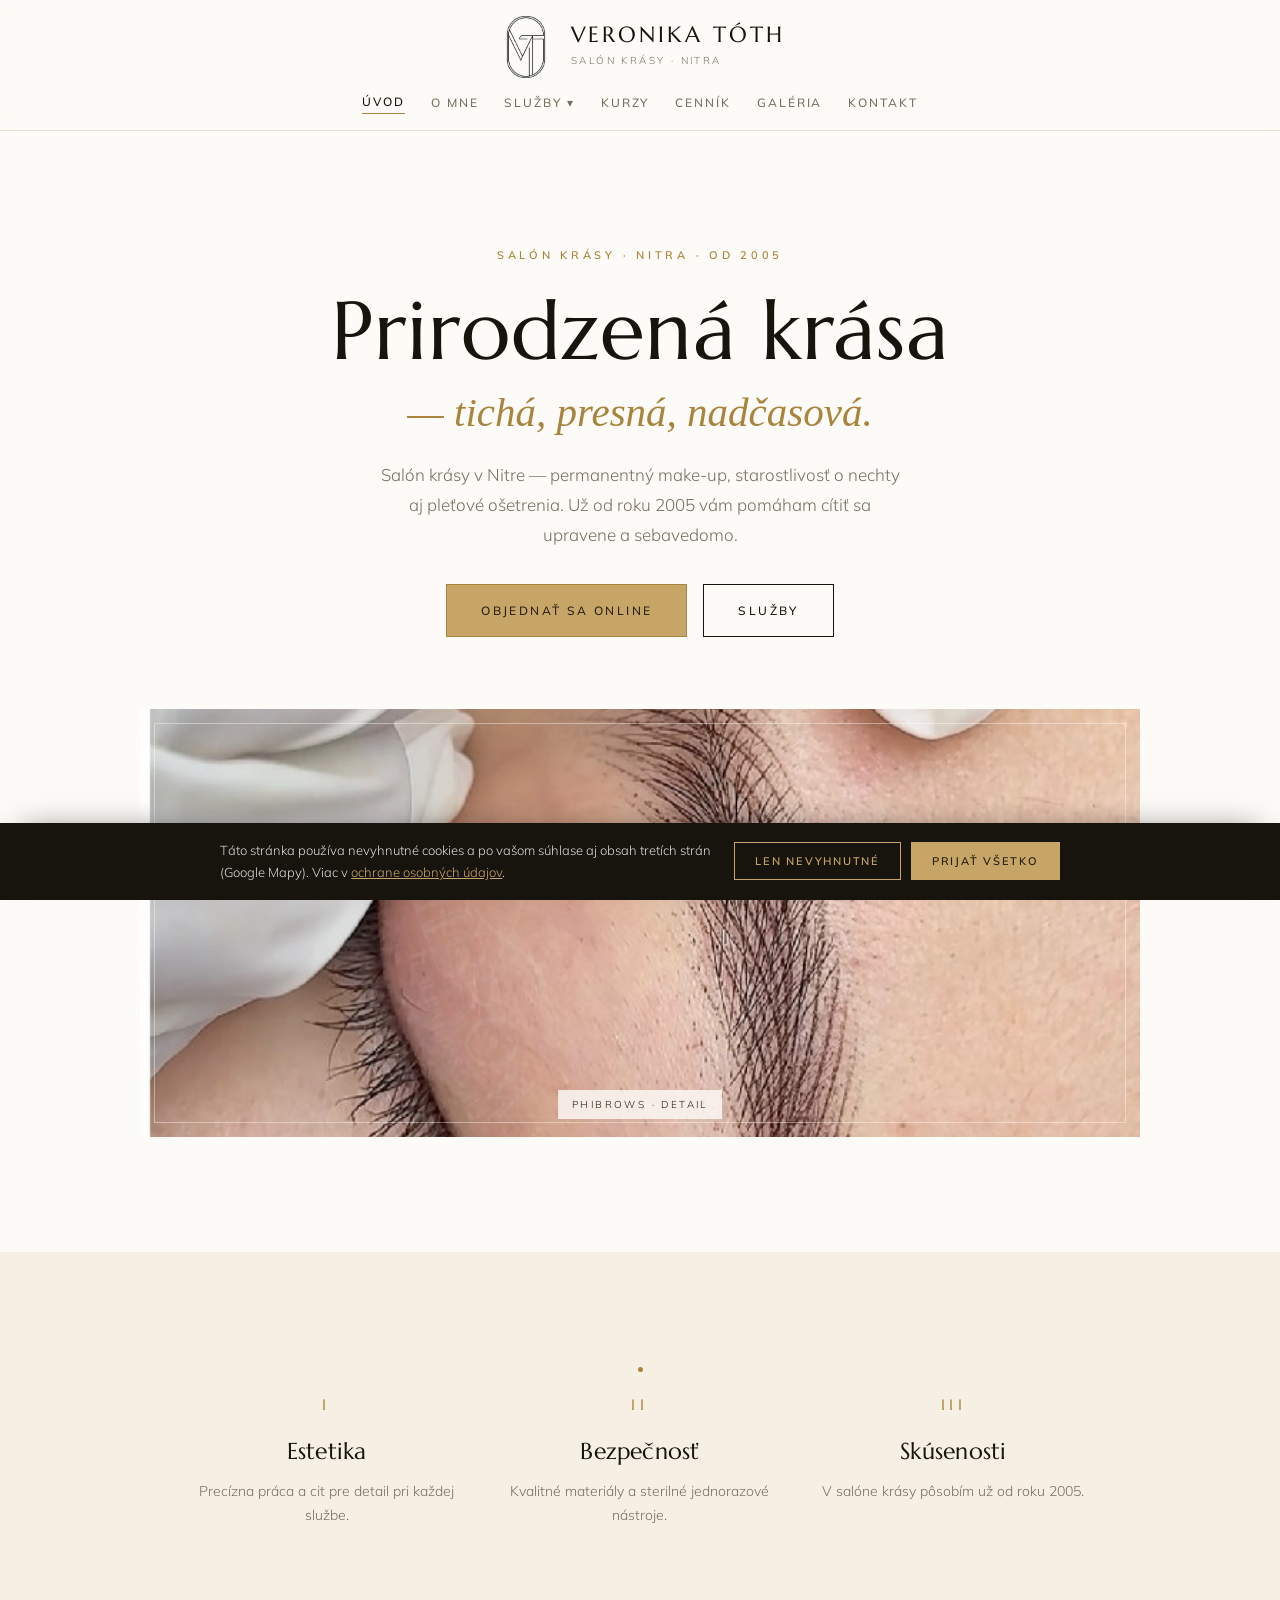
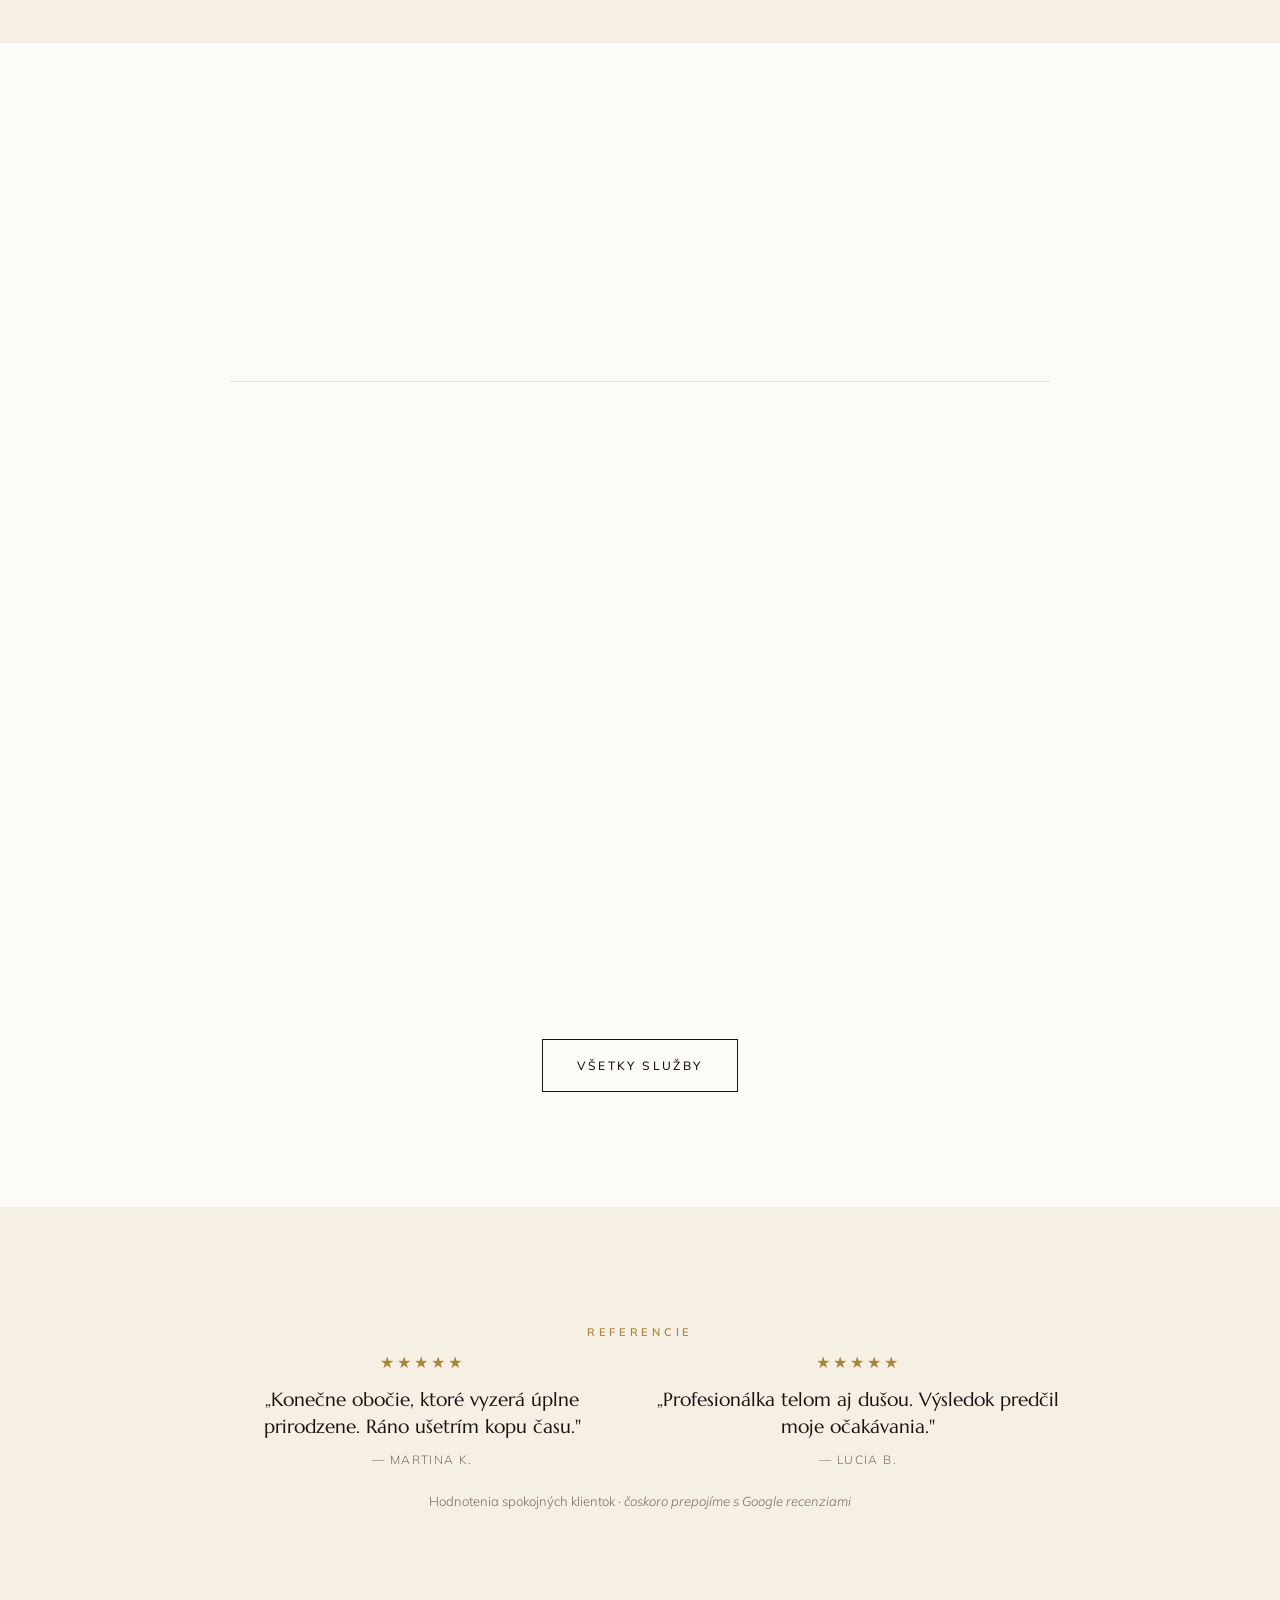
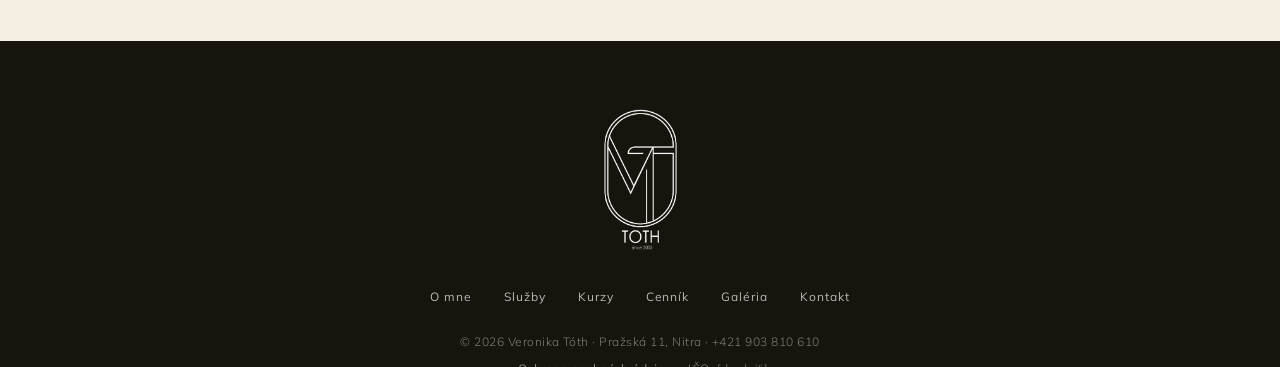
==== navrh-2/index.html @ bb024e8f "Hlavicka: menej citlive zmensovanie (prah 140px + hysterezia 80px) Co-Authored-By: Claude Opus 4.8 <" ====
<html lang="sk">
<meta charset="utf-8">
<meta name="viewport" content="width=device-width, initial-scale=1, viewport-fit=cover">
<title>Veronika Tóth — salón krásy Nitra</title>
<meta name="description" content="Salón krásy v Nitre — permanentný make-up, manikúra, pedikúra, laserové a pleťové ošetrenia. Od roku 2005. Online rezervácia.">
<link rel="icon" href="data:image/svg+xml,%3Csvg xmlns='http://www.w3.org/2000/svg' viewBox='0 0 32 32'%3E%3Crect width='32' height='32' rx='7' fill='%2317130D'/%3E%3Ctext x='16' y='22' font-family='Georgia,serif' font-size='15' fill='%23C7A567' text-anchor='middle'%3EVT%3C/text%3E%3C/svg%3E">
<meta property="og:type" content="website">
<meta property="og:title" content="Veronika Tóth — salón krásy Nitra">
<meta property="og:description" content="Salón krásy v Nitre — permanentný make-up, nechty, laserové a pleťové ošetrenia. Od roku 2005.">
<meta property="og:image" content="https://janpochyly-coder.github.io/veronika-toth-web/navrh-2/images/hero.jpg">
<meta property="og:url" content="https://janpochyly-coder.github.io/veronika-toth-web/navrh-2/">
<meta name="twitter:card" content="summary_large_image">
<link rel="preconnect" href="https://fonts.googleapis.com">
<link rel="preconnect" href="https://fonts.gstatic.com" crossorigin>
<link rel="stylesheet" href="https://fonts.googleapis.com/css2?family=Marcellus&family=Mulish:wght@300;400;500;600&display=swap">

<style>
  :root {
    --bg:      #FDFBF7;
    --white:   #FFFFFF;
    --beige:   #F5EFE4;
    --beige-2: #ECE2D0;
    --ink:     #17130D;
    --muted:   #786F60;
    --line:    #E7DECE;
    --gold:    #A9843C;
    --gold-2:  #C7A567;

    --display: "Marcellus", Georgia, serif;
    --body: "Mulish", "Helvetica Neue", Arial, sans-serif;
    --wrap: 1120px;
    --gutter: clamp(20px, 5vw, 60px);
  }
  * { box-sizing: border-box; }
  [hidden] { display: none !important; }
  body { margin:0; background: var(--bg); color: var(--ink); font-family: var(--body); font-weight: 300; font-size: 16px; line-height: 1.75; -webkit-font-smoothing: antialiased; }
  h1,h2,h3 { font-family: var(--display); font-weight: 400; margin: 0; text-wrap: balance; letter-spacing: .01em; }
  a { color: inherit; text-decoration: none; }
  .wrap { max-width: var(--wrap); margin-inline: auto; padding-inline: var(--gutter); }

  .kicker { font-family: var(--body); font-size: 11px; font-weight: 600; letter-spacing: .34em; text-transform: uppercase; color: var(--gold); }
  .dot { display:inline-block; width:5px; height:5px; border-radius:50%; background: var(--gold); margin: 0 auto 20px; }

  /* nav */
  header.nav { position: sticky; top: env(safe-area-inset-top,0px); z-index: 50; background: color-mix(in srgb, var(--bg) 90%, transparent); backdrop-filter: blur(10px); border-bottom: 1px solid var(--line); }
  .nav-inner { padding-block: 16px; display:flex; flex-direction:column; align-items:center; gap: 12px; }
  .brand { display:flex; align-items:center; justify-content:center; gap:14px; cursor:pointer; }
  .brand-txt { text-align:left; }
  .brand-txt .bn { font-family:var(--display); font-size:22px; letter-spacing:.14em; text-transform:uppercase; line-height:1; display:block; }
  .brand-txt .bs { font-size:10px; letter-spacing:.24em; text-transform:uppercase; color:var(--muted); margin-top:6px; display:block; }
  /* zmenšenie hlavičky pri scrolle */
  .nav-inner { transition: padding .25s ease, gap .25s ease; }
  .brand .logo-mark { transition: height .25s ease; }
  .brand-txt .bn { transition: font-size .25s ease; }
  header.nav.shrink .nav-inner { padding-block: 9px; gap: 4px; }
  header.nav.shrink .brand .logo-mark { height: 38px; }
  header.nav.shrink .brand-txt .bn { font-size: 17px; }
  header.nav.shrink .brand-txt .bs { display: none; }
  .brand .name { font-family: var(--display); font-size: 24px; letter-spacing: .18em; text-transform: uppercase; line-height:1; }
  .brand .sub { font-size: 10px; letter-spacing: .38em; text-transform: uppercase; color: var(--muted); margin-top: 7px; }
  nav.links { display:flex; align-items:center; gap: 26px; flex-wrap:wrap; justify-content:center; }
  nav.links button { background:none; border:0; cursor:pointer; font-family: var(--body); font-size: 12px; font-weight: 500; letter-spacing: .16em; text-transform: uppercase; color: var(--muted); padding: 4px 0; transition: color .25s; }
  nav.links button:hover, nav.links button.active { color: var(--ink); }
  nav.links button.active { border-bottom: 1px solid var(--gold); }
  .menu-toggle { display:none; position:absolute; right: var(--gutter); top: 18px; background:none; border:0; cursor:pointer; color: var(--ink); }

  main{display:block;}
  .view{display:none; animation: fade .5s ease both;}
  .view.active{display:block;}
  @keyframes fade{from{opacity:0}to{opacity:1}}
  @media (prefers-reduced-motion: reduce){ .view{animation:none} * { scroll-behavior:auto !important } }

  section { padding-block: clamp(64px, 9vw, 120px); text-align:center; }
  .section-beige { background: var(--beige); }

  .btn { display:inline-flex; align-items:center; justify-content:center; gap:10px; font-family: var(--body); font-size: 12px; letter-spacing: .2em; text-transform: uppercase; font-weight: 500; padding: 15px 34px; cursor:pointer; border: 1px solid var(--ink); color: var(--ink); background: transparent; border-radius: 0; transition: background .25s, color .25s; }
  .btn:hover { background: var(--ink); color: var(--bg); }
  .btn.gold { border-color: var(--gold); color: #2a2010; background: var(--gold-2); }
  .btn.gold:hover { background: var(--gold); color:#fff; }

  .hero .kicker { display:block; margin-bottom: 22px; }
  .hero h1 { font-size: clamp(42px, 7vw, 82px); line-height: 1.08; }
  .hero h1 span { display:block; font-style: italic; font-family: Georgia, serif; color: var(--gold); font-size: .5em; margin-top: 14px; letter-spacing: 0; text-transform: none; }
  .hero p { font-size: 17px; color: var(--muted); max-width: 52ch; margin: 26px auto 34px; }
  .hero-actions { display:flex; gap: 16px; justify-content:center; flex-wrap:wrap; }

  .frame { position: relative; overflow:hidden; }
  .frame::after { content:""; position:absolute; inset:14px; border:1px solid rgba(255,255,255,.4); pointer-events:none; }
  .ph { background: linear-gradient(160deg, var(--beige-2) 0%, var(--gold-2) 130%); position:relative; }
  .ph.wide{aspect-ratio:16/9} .ph.square{aspect-ratio:1/1} .ph.tall{aspect-ratio:3/4} .ph.pano{aspect-ratio:21/9}
  .ph .lab { position:absolute; left:50%; bottom:18px; transform:translateX(-50%); font-size:10px; letter-spacing:.24em; text-transform:uppercase; color:#241b0d; background: color-mix(in srgb, var(--bg) 82%, transparent); padding:6px 14px; }
  .hero-img { margin-top: clamp(40px,6vw,72px); }

  /* reálne fotky v rámoch */
  .ph img { position:absolute; inset:0; width:100%; height:100%; object-fit:cover; display:block; image-orientation: from-image; transition: transform .8s cubic-bezier(.2,.7,.2,1); }
  .frame:hover .ph img { transform: scale(1.05); }

  /* logo v hlavičke */
  .brand .logo-mark { height:62px; width:auto; display:block; }
  @media (max-width:600px){ .brand .logo-mark{ height:52px; } .brand-txt .bn{ font-size:19px; } }

  /* jemné animácie */
  .js .reveal { opacity:0; transform: translateY(18px); transition: opacity .7s ease, transform .7s cubic-bezier(.2,.7,.2,1); }
  .js .reveal.in { opacity:1; transform:none; }
  @media (prefers-reduced-motion: reduce){
    .js .reveal { opacity:1 !important; transform:none !important; transition:none !important; }
    .ph img { transition:none; } .frame:hover .ph img { transform:none; }
  }

  .head { max-width: 640px; margin: 0 auto clamp(38px,5vw,58px); }
  .head h2 { font-size: clamp(32px,5vw,52px); line-height:1.1; margin-top: 16px; }
  .head p { color: var(--muted); margin: 16px auto 0; max-width: 52ch; }

  /* pillars */
  .pillars { display:grid; grid-template-columns:repeat(3,1fr); gap: 40px; max-width: 900px; margin: 0 auto; }
  .pillar .n { font-family: var(--display); color: var(--gold); font-size: 15px; letter-spacing: .3em; }
  .pillar h3 { font-size: 23px; margin: 12px 0 8px; }
  .pillar p { color: var(--muted); font-size: 14px; margin:0; }

  /* services list */
  .svc-list { max-width: 820px; margin: 0 auto; text-align:left; border-top:1px solid var(--line); }
  .svc { display:grid; grid-template-columns: auto 1fr auto; gap: 24px; align-items:center; padding: 30px 4px; border-bottom:1px solid var(--line); }
  .svc .no { font-family: var(--display); color: var(--gold); font-size: 18px; }
  .svc h3 { font-size: 26px; }
  .svc p { margin: 6px 0 0; color: var(--muted); font-size: 14px; max-width: 46ch; }
  .svc .tag { font-size: 11px; letter-spacing:.14em; text-transform:uppercase; color: var(--muted); border:1px solid var(--line); padding: 6px 12px; white-space:nowrap; }
  .svc-more { max-width:820px; margin: 22px auto 0; text-align:left; color: var(--muted); font-size:14px; letter-spacing:.02em; }
  .svc-more strong { color: var(--ink); font-weight:600; }
  /* služby – rozbaľovacie kategórie */
  .svc-acc { max-width:840px; margin:0 auto; text-align:left; border-top:1px solid var(--line); }
  details.cat { border-bottom:1px solid var(--line); }
  details.cat > summary { list-style:none; cursor:pointer; display:flex; align-items:baseline; gap:12px; padding:26px 4px; }
  details.cat > summary::-webkit-details-marker { display:none; }
  .cat-h { display:flex; align-items:baseline; gap:14px; flex-wrap:wrap; }
  .cat-name { font-family:var(--display); font-size:26px; }
  .cat-tag { font-size:11px; letter-spacing:.14em; text-transform:uppercase; color:var(--gold); }
  details.cat > summary::after { content:"+"; margin-left:auto; color:var(--gold); font-size:26px; line-height:1; font-family:var(--body); }
  details.cat[open] > summary::after { content:"–"; }
  .cat-body { padding:0 4px 24px; }
  .cat-item { padding:14px 0; border-top:1px dashed var(--line); }
  .cat-item:first-child { border-top:0; }
  .ci-head { display:flex; justify-content:space-between; align-items:baseline; gap:16px; }
  .ci-head h4 { font-family:var(--display); font-weight:500; font-size:19px; margin:0; }
  .ci-price { font-family:var(--display); color:var(--gold); font-variant-numeric:tabular-nums; white-space:nowrap; }
  .cat-item p { margin:6px 0 0; color:var(--muted); font-size:14px; max-width:62ch; }
  /* služby – editoriálne bloky */
  .svc-feat { display:grid; grid-template-columns:0.85fr 1fr; gap:clamp(28px,5vw,60px); align-items:center; max-width:1000px; margin:0 auto; }
  .svc-feat + .svc-feat { margin-top:clamp(44px,7vw,84px); }
  .svc-feat.rev .svc-feat-img { order:2; }
  .svc-feat-txt { text-align:left; }
  .svc-feat-txt .kicker { display:block; margin-bottom:10px; }
  .svc-feat-txt h3 { font-size:clamp(28px,4vw,40px); margin-bottom:14px; }
  .svc-feat-txt .lead2 { color:var(--muted); margin:0; font-size:16px; }
  details.more { margin-top:16px; }
  details.more > summary { list-style:none; cursor:pointer; color:var(--gold); font-size:12px; letter-spacing:.16em; text-transform:uppercase; font-weight:500; display:inline-flex; align-items:center; gap:8px; }
  details.more > summary::-webkit-details-marker { display:none; }
  details.more > summary::after { content:"→"; }
  details.more[open] > summary { color:var(--muted); }
  details.more[open] > summary::after { content:"↑"; }
  details.more .more-body { margin-top:14px; }
  details.more .more-body p { color:var(--muted); font-size:14px; line-height:1.7; margin:0 0 10px; }
  details.more .more-body strong { color:var(--ink); font-weight:600; }
  @media (max-width:820px){ .svc-feat{ grid-template-columns:1fr; } .svc-feat.rev .svc-feat-img{ order:0; } .svc-feat-txt{ text-align:center; } details.more > summary{ justify-content:center; } }
  /* služby – ikonový zoznam */
  .vlist{max-width:840px;margin:0 auto;text-align:left;border-top:1px solid var(--line);}
  .vrow{display:flex;gap:22px;padding:28px 4px;border-bottom:1px solid var(--line);align-items:flex-start;}
  .vrow .ic{flex:none;width:56px;height:56px;border:1px solid var(--line);border-radius:50%;display:grid;place-items:center;color:var(--gold);}
  .vrow .ic svg{width:26px;height:26px;}
  .vrow .tx{flex:1;}
  .vrow .rowh{display:flex;align-items:baseline;gap:12px;flex-wrap:wrap;}
  .vrow h3{font-size:24px;}
  .vrow .tag{font-size:11px;letter-spacing:.14em;text-transform:uppercase;color:var(--gold);}
  .vrow .lead2{color:var(--muted);font-size:15px;margin:6px 0 0;max-width:60ch;}
  /* služby – ikonové karty */
  .vgrid{display:grid;grid-template-columns:repeat(3,1fr);gap:18px;}
  .vcard{border:1px solid var(--line);background:#fff;padding:32px 26px;text-align:center;display:flex;flex-direction:column;align-items:center;transition:border-color .3s,transform .3s;}
  .vcard:hover{border-color:var(--gold);transform:translateY(-3px);}
  .vcard .ic{width:62px;height:62px;border:1px solid var(--line);border-radius:50%;display:grid;place-items:center;margin:0 auto 18px;color:var(--gold);}
  .vcard .ic svg{width:28px;height:28px;}
  .vcard h3{font-size:23px;}
  .vcard .tag{display:block;font-size:11px;letter-spacing:.14em;text-transform:uppercase;color:var(--gold);margin:6px 0 12px;}
  .vcard .lead2{color:var(--muted);font-size:14px;margin:0;}
  .vcard details.more>summary{justify-content:center;}
  .vcard details.more .more-body p{text-align:left;}
  @media (max-width:820px){ .vgrid{grid-template-columns:repeat(2,1fr);} }
  @media (max-width:560px){ .vgrid{grid-template-columns:1fr;} .vrow{gap:16px;} .vrow .ic{width:48px;height:48px;} }
  /* submenu v navigácii */
  .has-sub{position:relative;display:inline-flex;}
  .sub-toggle{background:none;border:0;cursor:pointer;font-family:var(--body);font-size:12px;font-weight:500;letter-spacing:.16em;text-transform:uppercase;color:var(--muted);padding:4px 0;transition:color .25s;}
  .sub-toggle:hover,.sub-toggle.active{color:var(--ink);}
  .has-sub .submenu{display:none;position:absolute;top:calc(100% + 6px);left:50%;transform:translateX(-50%);flex-direction:column;background:var(--bg);border:1px solid var(--line);padding:6px 0;min-width:150px;z-index:70;box-shadow:0 14px 34px -20px rgba(120,90,30,.5);}
  .has-sub:hover .submenu,.has-sub:focus-within .submenu{display:flex;}
  .has-sub .submenu button{background:none;border:0;cursor:pointer;font-family:var(--body);font-size:12px;letter-spacing:.14em;text-transform:uppercase;color:var(--muted);padding:9px 18px;white-space:nowrap;text-align:center;transition:color .2s,background .2s;}
  .has-sub .submenu button:hover,.has-sub .submenu button.active{color:var(--ink);background:var(--beige);}
  @media (max-width:820px){
    .has-sub{display:block;width:100%;}
    .has-sub .submenu{display:flex;position:static;transform:none;border:0;box-shadow:none;padding:2px 0 2px 16px;min-width:0;background:none;align-items:flex-start;}
    .has-sub .submenu button{padding:8px 0;font-size:15px;text-align:left;letter-spacing:.08em;}
    .sub-toggle{font-size:16px;padding:8px 0;}
  }

  /* about */
  .about { max-width: 720px; margin: 0 auto; }
  .about .q { font-family: var(--display); font-size: clamp(24px,3.5vw,32px); line-height:1.4; }
  .about p { color: var(--muted); margin: 22px auto 0; max-width: 58ch; }
  .sig { font-family: Georgia, serif; font-style:italic; font-size: 24px; color: var(--gold); margin-top: 28px; }

  /* price */
  .price { max-width: 760px; margin: 0 auto; text-align:left; }
  .price-group { margin-top: 40px; }
  .price-group:first-child { margin-top: 0; }
  .price-group > h3 { font-size: 15px; letter-spacing:.24em; text-transform:uppercase; color: var(--gold); font-family: var(--body); font-weight:600; padding-bottom: 6px; }
  .prow { display:flex; justify-content:space-between; align-items:baseline; gap: 20px; padding: 18px 0; border-bottom: 1px solid var(--line); }
  .prow:first-of-type{border-top:1px solid var(--line);}
  .prow .l { font-family: var(--display); font-size: 20px; }
  .prow .l small { display:block; font-family: var(--body); font-size: 12.5px; color: var(--muted); letter-spacing:.02em; margin-top:2px; }
  .prow .r { font-family: var(--display); font-size: 20px; color: var(--gold); white-space:nowrap; font-variant-numeric: tabular-nums; }
  .pnote { color: var(--muted); font-size: 13px; margin-top: 22px; }

  /* gallery */
  .gal { display:grid; grid-template-columns: repeat(3,1fr); gap: 12px; }

  /* refs */
  .refs { display:grid; grid-template-columns: repeat(3,1fr); gap: 28px; max-width: 1000px; margin: 0 auto; }
  .ref { padding: 8px; }
  .ref .stars { color: var(--gold); letter-spacing: 3px; }
  .ref blockquote { font-family: var(--display); font-size: 19px; line-height:1.5; margin: 16px 0; }
  .ref .who { font-size: 13px; letter-spacing:.1em; text-transform:uppercase; color: var(--muted); }
  .g-badge { max-width: 520px; margin: 44px auto 0; padding: 22px; border:1px solid var(--line); background: var(--white); }
  .g-badge .stars { color: var(--gold); letter-spacing:3px; font-size:18px; }
  .g-badge p { color: var(--muted); font-size:13px; margin: 8px 0 0; }
  /* kompaktný pásik recenzií */
  .rmini { display:grid; grid-template-columns:repeat(2,1fr); gap:32px; max-width:840px; margin:0 auto; }
  .rmini .rq { text-align:center; }
  .rmini .rq .stars { color:var(--gold); letter-spacing:3px; }
  .rmini .rq p { font-family:var(--display); font-size:19px; line-height:1.45; margin:10px 0 8px; }
  .rmini .rq span { font-size:12px; letter-spacing:.12em; text-transform:uppercase; color:var(--muted); }
  @media (max-width:820px){ .rmini{ grid-template-columns:1fr; gap:26px; } }

  /* kurzy */
  .kurzy-grid { display:grid; grid-template-columns: repeat(2,1fr); gap: 28px; max-width: 900px; margin: 0 auto; text-align:left; }
  .kbox { border:1px solid var(--line); background: var(--white); padding: 30px; }
  .kbox h3 { font-size: 22px; margin-bottom: 10px; }
  .kbox p { color: var(--muted); font-size: 14px; margin:0; }
  .kbox ul { color: var(--muted); font-size: 14px; margin: 10px 0 0; padding-left: 18px; }
  .kbox ul li { margin: 4px 0; }

  /* faq */
  .faq { max-width: 760px; margin: 0 auto; text-align:left; }
  details.q { border-bottom: 1px solid var(--line); }
  details.q summary { list-style:none; cursor:pointer; padding: 20px 0; font-family: var(--display); font-size: 20px; display:flex; justify-content:space-between; align-items:center; gap:16px; }
  details.q summary::-webkit-details-marker { display:none; }
  details.q summary::after { content:"+"; color: var(--gold); font-size: 24px; font-family: var(--body); transition: transform .2s; }
  details.q[open] summary::after { content:"–"; }
  details.q p { color: var(--muted); font-size: 15px; margin: 0 0 22px; max-width: 62ch; }

  /* aftercare */
  .care { max-width: 820px; margin: clamp(48px,7vw,80px) auto 0; text-align:left; }
  .care > h3 { font-size: clamp(26px,4vw,36px); text-align:center; margin-bottom: 34px; }
  .care-list { display:grid; grid-template-columns: repeat(2,1fr); gap: 22px; }
  .care-step { display:flex; gap:16px; }
  .care-step .cn { font-family: var(--display); color: var(--gold); font-size: 22px; flex:none; width: 34px; }
  .care-step p { margin:0; color: var(--muted); font-size: 14px; }
  .care-step strong { color: var(--ink); font-weight:600; display:block; font-size:15px; margin-bottom:2px; }

  /* contact */
  .contact { max-width: 900px; margin: 0 auto; display:grid; grid-template-columns: 1fr 1fr; gap: 48px; text-align:left; }
  .cinfo .r { padding: 16px 0; border-bottom:1px solid var(--line); }
  .cinfo .r:first-child{border-top:1px solid var(--line);}
  .cinfo .k { font-size: 10px; letter-spacing:.24em; text-transform:uppercase; color: var(--gold); }
  .cinfo .v { font-size: 17px; margin-top: 4px; }
  .cinfo .v small { display:block; color: var(--muted); font-size:14px; }
  .cinfo .book { margin-top: 24px; }
  .map-embed { margin-top: clamp(32px,5vw,48px); border:1px solid var(--line); }
  .map-embed iframe { display:block; width:100%; height:380px; border:0; }
  @media (max-width:600px){ .map-embed iframe{ height:300px; } }
  .map-embed{position:relative;}
  .map-ph{background:linear-gradient(160deg,var(--beige-2),var(--gold-2));min-height:300px;display:flex;flex-direction:column;align-items:center;justify-content:center;gap:14px;text-align:center;padding:24px;}
  .map-ph p{margin:0;color:#2a2010;font-size:14px;max-width:42ch;}
  .map-ph a{color:#2a2010;text-decoration:underline;}
  /* právna stránka */
  .legal{max-width:760px;margin:0 auto;text-align:left;}
  .legal h3{font-size:22px;margin:28px 0 8px;font-family:var(--display);}
  .legal p,.legal li{color:var(--muted);font-size:15px;}
  .legal ul{padding-left:20px;margin:6px 0;}
  .legal ul li{margin:4px 0;}
  .legal a{color:var(--gold);text-decoration:underline;}
  .legal .note{background:var(--beige);border:1px solid var(--line);padding:14px 16px;font-size:13px;color:var(--muted);margin:0 0 8px;}
  /* cookie lišta */
  .cookiebar{position:fixed;left:0;right:0;bottom:0;z-index:200;background:var(--ink);color:var(--bg);padding:16px clamp(16px,4vw,40px);padding-bottom:calc(16px + env(safe-area-inset-bottom,0px));display:flex;gap:18px;align-items:center;justify-content:center;flex-wrap:wrap;box-shadow:0 -12px 34px -22px rgba(0,0,0,.6);}
  .cookiebar p{margin:0;font-size:13px;max-width:62ch;color:rgba(255,255,255,.85);}
  .cookiebar a{color:var(--gold-2);text-decoration:underline;cursor:pointer;}
  .cookiebar .cb-actions{display:flex;gap:10px;flex-wrap:wrap;}
  .cookiebar button{cursor:pointer;font-family:var(--body);font-size:11px;letter-spacing:.16em;text-transform:uppercase;font-weight:600;padding:11px 20px;border:1px solid var(--gold-2);background:none;color:var(--gold-2);}
  .cookiebar button.acc{background:var(--gold-2);color:#2a2010;}
  form { display:grid; gap: 14px; }
  form label { font-size: 10px; letter-spacing:.2em; text-transform:uppercase; color: var(--muted); }
  form input, form textarea { width:100%; background: var(--white); border:1px solid var(--line); padding: 12px 14px; font-family: var(--body); font-size: 15px; color: var(--ink); border-radius:0; }
  form input:focus, form textarea:focus { outline: 1px solid var(--gold); border-color: transparent; }

  footer { background: var(--ink); color: var(--bg); text-align:center; padding-block: 56px 34px; }
  footer .name { font-family: var(--display); letter-spacing:.2em; text-transform:uppercase; font-size: 20px; }
  footer .sub { font-size: 11px; letter-spacing:.3em; text-transform:uppercase; color: rgba(255,255,255,.5); margin-top: 8px; }
  .foot-logo { height: clamp(120px, 18vw, 165px); width:auto; display:block; margin:0 auto; cursor:pointer; }
  footer nav { display:flex; gap: 20px; justify-content:center; flex-wrap:wrap; margin: 26px 0; }
  footer nav button { background:none;border:0;color:rgba(255,255,255,.7);cursor:pointer;font-family:var(--body);font-size:12px;letter-spacing:.08em; }
  footer nav button:hover{color:var(--gold-2);}
  footer .fb { font-size: 12px; color: rgba(255,255,255,.45); letter-spacing:.04em; }

  .back { position: fixed; left: 16px; bottom: calc(16px + env(safe-area-inset-bottom,0px)); z-index: 60; background: var(--ink); color: var(--bg); font-size:11px; letter-spacing:.14em; text-transform:uppercase; padding: 10px 16px; border-radius:100px; opacity:.85; }
  .back:hover{opacity:1;}

  @media (max-width: 820px) {
    nav.links { display:none; }
    nav.links.open { display:flex; flex-direction:column; gap:12px; }
    .menu-toggle { display:block; }
    .pillars, .gal, .refs, .contact, .kurzy-grid, .care-list { grid-template-columns:1fr; }
    .gal{grid-template-columns:repeat(2,1fr);}
    .svc{grid-template-columns:auto 1fr; }
    .svc .tag{grid-column:2;justify-self:start;}
  }
</style>

<header class="nav">
  <div class="wrap nav-inner">
    <div class="brand" data-go="uvod"><img class="logo-mark" src="images/logo-mark.png" alt="Veronika Tóth"><span class="brand-txt"><span class="bn">Veronika Tóth</span><span class="bs">Salón krásy · Nitra</span></span></div>
    <button class="menu-toggle" id="menuBtn" aria-label="Menu"><svg width="24" height="24" viewBox="0 0 24 24" fill="none" stroke="currentColor" stroke-width="1.4"><path d="M3 6h18M3 12h18M3 18h18"/></svg></button>
    <nav class="links" id="navlinks">
      <button data-go="uvod" class="active">Úvod</button>
      <button data-go="omne">O mne</button>
      <span class="has-sub">
        <button type="button" class="sub-toggle">Služby ▾</button>
        <span class="submenu">
          <button data-go="sluzby">Zoznam</button>
          <button data-go="sluzby-karty">Karty</button>
        </span>
      </span>
      <button data-go="kurzy">Kurzy</button>
      <button data-go="cennik">Cenník</button>
      <button data-go="galeria">Galéria</button>
      <button data-go="kontakt">Kontakt</button>
    </nav>
  </div>
</header>

<main>
  <!-- UVOD -->
  <div class="view active" id="uvod">
    <section class="hero">
      <div class="wrap">
        <span class="kicker">Salón krásy · Nitra · od 2005</span>
        <h1>Prirodzená krása<span>— tichá, presná, nadčasová.</span></h1>
        <p>Salón krásy v Nitre — permanentný make-up, starostlivosť o nechty aj pleťové ošetrenia. Už od roku 2005 vám pomáham cítiť sa upravene a sebavedomo.</p>
        <div class="hero-actions">
          <a class="btn gold" href="https://booqme.app/sk/rezervacia/veronika-tothova" target="_blank" rel="noopener">Objednať sa online</a>
          <a class="btn" data-go="sluzby" href="#sluzby">Služby</a>
        </div>
        <div class="hero-img frame"><div class="ph pano"><img src="images/hero.jpg" alt="Permanentný make-up obočia — detail práce"><span class="lab">PhiBrows · detail</span></div></div>
      </div>
    </section>

    <section class="section-beige">
      <div class="wrap">
        <span class="dot"></span>
        <div class="pillars">
          <div class="pillar"><div class="n">I</div><h3>Estetika</h3><p>Precízna práca a cit pre detail pri každej službe.</p></div>
          <div class="pillar"><div class="n">II</div><h3>Bezpečnosť</h3><p>Kvalitné materiály a sterilné jednorazové nástroje.</p></div>
          <div class="pillar"><div class="n">III</div><h3>Skúsenosti</h3><p>V salóne krásy pôsobím už od roku 2005.</p></div>
        </div>
      </div>
    </section>

    <section>
      <div class="wrap">
        <div class="head"><span class="kicker">Čo ponúkam</span><h2>Služby nášho salónu</h2><p>Od permanentného make-upu cez nechty až po pleťovú starostlivosť — všetko na jednom mieste.</p></div>
        <div class="svc-list">
          <div class="svc" data-go="sluzby" style="cursor:pointer"><span class="no">01</span><div><h3>Permanentný make-up</h3><p>Obočie technikou PhiBrows či Powder Brows a pery metódou Classy Lips.</p></div><span class="tag">Zobraziť →</span></div>
          <div class="svc" data-go="sluzby" style="cursor:pointer"><span class="no">02</span><div><h3>Manikúra &amp; pedikúra</h3><p>Modelácia gélových nechtov, gél lak, klasická manikúra aj pedikúra.</p></div><span class="tag">Zobraziť →</span></div>
          <div class="svc" data-go="sluzby" style="cursor:pointer"><span class="no">03</span><div><h3>Laserové ošetrenia</h3><p>Odstránenie nevyhovujúceho PMU a tetovaní a osviežujúci Carbon peel.</p></div><span class="tag">Zobraziť →</span></div>
          <div class="svc" data-go="sluzby" style="cursor:pointer"><span class="no">04</span><div><h3>Pleť &amp; telo</h3><p>Lymfodrenáž a starostlivosť pre sviežu a oddýchnutú pleť.</p></div><span class="tag">Zobraziť →</span></div>
        </div>
        <div style="text-align:center;margin-top:36px"><a class="btn" data-go="sluzby" href="#sluzby">Všetky služby</a></div>
      </div>
    </section>

    <!-- RECENZIE (kompaktný pásik na úvode) -->
    <section class="section-beige">
      <div class="wrap">
        <span class="kicker" style="display:block;margin-bottom:6px">Referencie</span>
        <div class="rmini">
          <div class="rq"><div class="stars">★★★★★</div><p>„Konečne obočie, ktoré vyzerá úplne prirodzene. Ráno ušetrím kopu času."</p><span>— Martina K.</span></div>
          <div class="rq"><div class="stars">★★★★★</div><p>„Profesionálka telom aj dušou. Výsledok predčil moje očakávania."</p><span>— Lucia B.</span></div>
        </div>
        <p class="pnote" style="margin-top:20px">Hodnotenia spokojných klientok · <em>čoskoro prepojíme s Google recenziami</em></p>
      </div>
    </section>
  </div>

  <!-- O MNE -->
  <div class="view" id="omne">
    <section>
      <div class="wrap">
        <div class="head"><span class="kicker">O mne</span><h2>Precíznosť, ktorá vyzerá prirodzene</h2></div>
        <div class="hero-img frame" style="max-width:760px;margin-inline:auto"><div class="ph wide"><img src="images/g3.webp" alt="Permanentný make-up — zákrok"><span class="lab">Ateliér · Nitra</span></div></div>
        <div class="about" style="margin-top:44px">
          <p class="q">„Najkrajší výsledok je ten, ktorý vyzerá tak, akoby ste sa s ním narodili."</p>
          <p>Som Veronika a kráse sa venujem už <strong>od roku 2005</strong>. Vo svojom salóne v Nitre nájdete permanentný make-up obočia a pier, starostlivosť o nechty — manikúru a pedikúru — aj laserové a pleťové ošetrenia. Všetko s dôrazom na jemný, prirodzený a dlhodobo krásny výsledok.</p>
          <p>Obočie tvorím okrem iného technikou <strong>PhiBrows</strong>, ktorá verne napodobní jednotlivé vlásky. Pred každým zákrokom si spolu v pokoji navrhneme tvar a odtieň presne na mieru vašej tváre, pleti a predstáv.</p>
          <p>Pracujem výhradne s certifikovanými pigmentmi a sterilnými jednorazovými nástrojmi. Popri práci s klientkami pripravujem aj vlastné kurzy pre budúce PMU umelkyne.</p>
          <div class="sig">Veronika Tóth</div>
        </div>
      </div>
    </section>
    <section class="section-beige">
      <div class="wrap"><span class="dot"></span>
        <div class="pillars">
          <div class="pillar"><div class="n">I</div><h3>Konzultácia</h3><p>Určíme tvar, odtieň a techniku podľa vašej tváre.</p></div>
          <div class="pillar"><div class="n">II</div><h3>Zákrok</h3><p>Precízna a šetrná práca v hygienicky bezpečnom prostredí.</p></div>
          <div class="pillar"><div class="n">III</div><h3>Doladenie</h3><p>Kontrolné sedenie na dokonalý výsledok.</p></div>
        </div>
      </div>
    </section>
  </div>

  <!-- SLUZBY -->
  <div class="view" id="sluzby">
    <section>
      <div class="wrap">
        <div class="head"><span class="kicker">Služby · Zoznam</span><h2>Zákroky na mieru</h2><p>Každej klientke navrhujem riešenie na mieru. Kliknutím na „Prečítať viac" zobrazíte podrobný popis; ceny nájdete v cenníku.</p></div>

        <div class="vlist">
          <div class="vrow">
            <div class="ic"><svg viewBox="0 0 24 24" fill="none" stroke="currentColor" stroke-width="1.4" stroke-linecap="round"><path d="M3 15c4-6 14-6 18-1"/><path d="M6.5 13l-1-2"/><path d="M10.5 11.6l-.6-2.2"/><path d="M14 11.2l.5-2.2"/><path d="M17.6 12.2l1.2-1.9"/></svg></div>
            <div class="tx"><div class="rowh"><h3>Obočie</h3><span class="tag">PMU · obočie</span></div>
              <p class="lead2">Permanentný make-up obočia, ktorý vyzerá úplne prirodzene — podľa vášho typu volíme jemné vlásky alebo púdrový tieň.</p>
              <details class="more"><summary>Prečítať viac</summary><div class="more-body">
                <p>Pred zákrokom si vždy spoločne navrhneme tvar a odtieň presne na mieru vašej tváre a typu pleti. Pracujem s certifikovanými pigmentmi a sterilnými jednorazovými nástrojmi.</p>
                <p><strong>Powder Brows</strong> — púdrová (strojčeková) technika, ktorá vytvorí jemný, rovnomerný tieň. Obočie vyzerá ako zľahka vyplnené púdrom či ceruzkou; ideálne pre mastnejšiu pleť a pre tie, ktoré chcú upravený, no stále jemný výsledok.</p>
                <p><strong>Hair Stroke</strong> — realistické jednotlivé vlásky vytvárané strojčekom. Verne kopírujú prirodzený rast obočia a citlivo dopĺňajú miesta, kde vlásky chýbajú.</p>
                <p><strong>Microblading</strong> — manuálna metóda, pri ktorej sa vlásky kreslia ručne špeciálnym nástrojom. Hodí sa najmä pre normálnu až suchšiu pleť a na jemné dokreslenie tvaru a hustoty.</p>
                <p><strong>Combi Brows</strong> — kombinácia vláskov a púdrového tieňa (vpredu jemné vlásky, smerom k chvostíku sýtejší tieň) pre plný, no stále prirodzený výsledok.</p>
                <p><strong>Korekcia</strong> — po prvom sedení nasleduje kontrolné doladenie; ďalšie oživenie pigmentu odporúčam podľa toho, ako farba postupne bledne.</p>
              </div></details>
            </div>
          </div>

          <div class="vrow">
            <div class="ic"><svg viewBox="0 0 24 24" fill="none" stroke="currentColor" stroke-width="1.4" stroke-linejoin="round"><path d="M3 11c3-3 6-3 9 0 3-3 6-3 9 0-2 3.6-6 5-9 5s-7-1.4-9-5z"/><path d="M3 11h18"/></svg></div>
            <div class="tx"><div class="rowh"><h3>Pery</h3><span class="tag">PMU · pery</span></div>
              <p class="lead2">Prirodzené dotvorenie tvaru a farby pier metódou Classy Lips.</p>
              <details class="more"><summary>Prečítať viac</summary><div class="more-body">
                <p><strong>Classy Lips</strong> je jemná technika permanentného make-upu pier. Dotvorí kontúru, zjednotí nerovnomernú farbu a perám vráti sviežosť a mladistvý vzhľad.</p>
                <p>Odtieň volíme tak, aby ladil s vašou prirodzenou farbou pier a pleti — výsledok pôsobí zdravo a plnšie, nikdy nie „namaľovane".</p>
                <p>Pery po zákroku prechádzajú niekoľkodňovým hojením a finálny, jemnejší odtieň sa ustáli po pár týždňoch. Súčasťou je konzultácia a v prípade potreby korekcia.</p>
              </div></details>
            </div>
          </div>

          <div class="vrow">
            <div class="ic"><svg viewBox="0 0 24 24" fill="none" stroke="currentColor" stroke-width="1.4" stroke-linejoin="round"><path d="M12 3l1.8 6.2L20 11l-6.2 1.8L12 19l-1.8-6.2L4 11l6.2-1.8z"/></svg></div>
            <div class="tx"><div class="rowh"><h3>Laserové ošetrenia</h3><span class="tag">Laser</span></div>
              <p class="lead2">Šetrné laserové odstránenie nevyhovujúceho PMU a menších tetovaní, plus osviežujúci Carbon peel.</p>
              <details class="more"><summary>Prečítať viac</summary><div class="more-body">
                <p><strong>Odstránenie permanentného make-upu</strong> — laserom postupne rozrušujeme a odstraňujeme starý alebo nevyhovujúci pigment. Prebieha vo viacerých sedeniach s odstupom, aby sa pokožka stihla hojiť.</p>
                <p><strong>Odstránenie menších tetovaní</strong> — počet sedení aj cena závisia od veľkosti, farby a hĺbky tetovania; presne to zhodnotíme pri konzultácii.</p>
                <p><strong>Carbon peel</strong> — ošetrenie tváre, pri ktorom sa nanesie špeciálna uhlíková maska a následne sa pracuje laserom. Pleť sa vyhladí a rozjasní, zjednotí sa tón a zmenšia sa rozšírené póry — ideálne pre okamžite sviežejší vzhľad, napríklad pred udalosťou.</p>
              </div></details>
            </div>
          </div>

          <div class="vrow">
            <div class="ic"><svg viewBox="0 0 24 24" fill="none" stroke="currentColor" stroke-width="1.4" stroke-linejoin="round"><path d="M12 3s6 6.5 6 10.5a6 6 0 0 1-12 0C6 9.5 12 3 12 3z"/></svg></div>
            <div class="tx"><div class="rowh"><h3>Lymfodrenáž</h3><span class="tag">Doplnková</span></div>
              <p class="lead2">Šetrná lymfatická drenáž tváre pre sviežejší a oddýchnutý vzhľad.</p>
              <details class="more"><summary>Prečítať viac</summary><div class="more-body">
                <p>Manuálna lymfatická drenáž jemnými, presnými pohybmi podporuje odtok lymfy, prekrvenie a odvodnenie pokožky.</p>
                <p>Pomáha zmierniť opuchy a pocit unavenej pleti, podporuje jej regeneráciu a krásne dopĺňa ostatné ošetrenia. Je príjemná, relaxačná a úplne neinvazívna.</p>
              </div></details>
            </div>
          </div>

          <div class="vrow">
            <div class="ic"><svg viewBox="0 0 24 24" fill="none" stroke="currentColor" stroke-width="1.4" stroke-linejoin="round"><path d="M10 3h4v2.5h-4z"/><path d="M9.5 8.5c0-1.6 1-3 2.5-3s2.5 1.4 2.5 3v8.5a1.5 1.5 0 0 1-1.5 1.5h-2a1.5 1.5 0 0 1-1.5-1.5z"/><path d="M9.5 12h5"/></svg></div>
            <div class="tx"><div class="rowh"><h3>Manikúra</h3><span class="tag">Nechty</span></div>
              <p class="lead2">Precízna starostlivosť o ruky a nechty — od klasickej manikúry po modeláciu gélom.</p>
              <details class="more"><summary>Prečítať viac</summary><div class="more-body">
                <p><strong>Modelácia gélových nechtov</strong> — vymodelovanie pevných, prirodzene vyzerajúcich nechtov gélom vrátane úpravy tvaru a dĺžky.</p>
                <p><strong>Gél lak s kaučukovou bázou</strong> — trvácny gél lak so spevňujúcou bázou, ktorá chráni a posilňuje váš vlastný necht.</p>
                <p><strong>Klasická a pánska manikúra</strong> — úprava tvaru nechtov, ošetrenie nechtovej kožičky a starostlivosť o pokožku rúk.</p>
                <p>K dispozícii je aj <strong>zdobenie</strong> podľa vašich predstáv, <strong>oprava</strong> jednotlivých nechtov a šetrné <strong>odstránenie</strong> starého gélu.</p>
              </div></details>
            </div>
          </div>

          <div class="vrow">
            <div class="ic"><svg viewBox="0 0 24 24" fill="none" stroke="currentColor" stroke-width="1.4" stroke-linejoin="round" stroke-linecap="round"><path d="M9 4C6.5 4 5 6.5 5 10c0 2.5 1 4 1 6.5 0 2 1.5 3.2 3.5 3.2s3-1.6 3-3.6c0-2 .6-3 .6-5.1"/><circle cx="15.5" cy="6" r="1"/><circle cx="17.6" cy="8.6" r="1"/><circle cx="18.2" cy="11.6" r="1"/></svg></div>
            <div class="tx"><div class="rowh"><h3>Pedikúra</h3><span class="tag">Nechty</span></div>
              <p class="lead2">Starostlivosť o nohy v príjemnom prostredí — mokrá aj suchá pedikúra a modelácia.</p>
              <details class="more"><summary>Prečítať viac</summary><div class="more-body">
                <p><strong>Mokrá pedikúra</strong> — klasická pedikúra s kúpeľom; zmäkčí pokožku, upraví nechty a odstráni zrohovatenú kožu.</p>
                <p><strong>Suchá (prístrojová) pedikúra</strong> — ošetrenie bez namáčania, precízne a šetrné, vhodné aj pre citlivejšie nohy.</p>
                <p><strong>Modelácia nechtov na nohách</strong> — spevnenie a úprava nechtov gélom pre dlhotrvajúci upravený vzhľad.</p>
              </div></details>
            </div>
          </div>
        </div>

        <div style="text-align:center;margin-top:clamp(40px,6vw,64px);display:flex;gap:16px;justify-content:center;flex-wrap:wrap">
          <a class="btn gold" href="https://booqme.app/sk/rezervacia/veronika-tothova" target="_blank" rel="noopener">Objednať sa online</a>
          <a class="btn" data-go="cennik" href="#cennik">Pozrieť cenník</a>
        </div>
      </div>
    </section>

    <!-- FAQ + starostlivosť (na stránke Služby) -->
    <section class="section-beige">
      <div class="wrap">
        <div class="head"><span class="kicker">Časté otázky</span><h2>Čo vás najčastejšie zaujíma</h2></div>
        <div class="faq">
          <details class="q" open><summary>Bolí zákrok?</summary><p>Pred aj počas zákroku používam znecitlivenie, takže väčšina klientok cíti len mierny tlak. Vnímanie je individuálne, ale zákrok je celkovo dobre znesiteľný.</p></details>
          <details class="q"><summary>Ako dlho permanentný make-up vydrží?</summary><p>Spravidla 12 – 18 mesiacov v závislosti od typu pleti, životného štýlu a starostlivosti. Následne sa odporúča obnova, ktorá udrží výsledok svieži.</p></details>
          <details class="q"><summary>Ako prebieha prvé sedenie?</summary><p>Začíname konzultáciou a spoločným návrhom tvaru a odtieňa. Nasleduje samotný zákrok a po približne 4 – 8 týždňoch kontrolné sedenie, kde výsledok doladíme.</p></details>
          <details class="q"><summary>Pre koho nie je zákrok vhodný?</summary><p>Počas tehotenstva a dojčenia, pri niektorých ochoreniach či užívaní určitých liekov zákrok neodporúčam. V prípade pochybností sa vopred poraďte so mnou alebo lekárom.</p></details>
          <details class="q"><summary>Ako sa objednám?</summary><p>Najjednoduchšie online cez rezervačný systém, prípadne telefonicky. Termín si vyberiete podľa aktuálnej dostupnosti.</p></details>
        </div>

        <div class="care">
          <h3>Starostlivosť po zákroku</h3>
          <div class="care-list">
            <div class="care-step"><span class="cn">1</span><p><strong>Udržujte čistotu a sucho</strong>Prvé dni sa ošetrenej oblasti nedotýkajte a udržujte ju čistú a suchú.</p></div>
            <div class="care-step"><span class="cn">2</span><p><strong>Aplikujte odporúčaný krém</strong>Podľa pokynov nanášajte tenkú vrstvu odporúčaného prípravku.</p></div>
            <div class="care-step"><span class="cn">3</span><p><strong>Chráňte pred slnkom a vodou</strong>Vyhnite sa saune, bazénu, soláriu a priamemu slnku približne dva týždne.</p></div>
            <div class="care-step"><span class="cn">4</span><p><strong>Neodlupujte kožu</strong>Odlupujúcu sa kožu nechajte odpadnúť samú — inak hrozí nerovnomerný výsledok.</p></div>
          </div>
          <p class="pnote" style="text-align:center">Kompletné písomné pokyny dostanete od nás po zákroku. Plný výsledok sa ustáli po 4 – 6 týždňoch.</p>
        </div>
      </div>
    </section>
  </div>

  <!-- SLUZBY – KARTY -->
  <div class="view" id="sluzby-karty">
    <section>
      <div class="wrap">
        <div class="head"><span class="kicker">Služby · Karty</span><h2>Zákroky na mieru</h2><p>Každej klientke navrhujem riešenie na mieru. Kliknutím na „Prečítať viac" zobrazíte podrobný popis; ceny nájdete v cenníku.</p></div>
        <div class="vgrid">
          <div class="vcard">
            <div class="ic"><svg viewBox="0 0 24 24" fill="none" stroke="currentColor" stroke-width="1.4" stroke-linecap="round"><path d="M3 15c4-6 14-6 18-1"/><path d="M6.5 13l-1-2"/><path d="M10.5 11.6l-.6-2.2"/><path d="M14 11.2l.5-2.2"/><path d="M17.6 12.2l1.2-1.9"/></svg></div>
            <h3>Obočie</h3><span class="tag">PMU · obočie</span>
            <p class="lead2">Permanentný make-up obočia, ktorý vyzerá úplne prirodzene — podľa vášho typu volíme jemné vlásky alebo púdrový tieň.</p>
            <details class="more"><summary>Prečítať viac</summary><div class="more-body">
              <p>Pred zákrokom si vždy spoločne navrhneme tvar a odtieň na mieru vašej tváre a typu pleti. Pracujem s certifikovanými pigmentmi a sterilnými jednorazovými nástrojmi.</p>
              <p><strong>Powder Brows</strong> — púdrová technika s jemným, rovnomerným tieňom; ideálna pre mastnejšiu pleť a upravený, no jemný výsledok.</p>
              <p><strong>Hair Stroke</strong> — realistické jednotlivé vlásky strojčekom, verne kopírujúce prirodzený rast obočia.</p>
              <p><strong>Microblading</strong> — manuálne kreslené vlásky; vhodné najmä pre normálnu až suchšiu pleť.</p>
              <p><strong>Combi Brows</strong> — kombinácia vláskov a púdrového tieňa pre plný, no prirodzený výsledok.</p>
              <p><strong>Korekcia</strong> — kontrolné doladenie po prvom sedení a neskoršie oživenie pigmentu.</p>
            </div></details>
          </div>
          <div class="vcard">
            <div class="ic"><svg viewBox="0 0 24 24" fill="none" stroke="currentColor" stroke-width="1.4" stroke-linejoin="round"><path d="M3 11c3-3 6-3 9 0 3-3 6-3 9 0-2 3.6-6 5-9 5s-7-1.4-9-5z"/><path d="M3 11h18"/></svg></div>
            <h3>Pery</h3><span class="tag">PMU · pery</span>
            <p class="lead2">Prirodzené dotvorenie tvaru a farby pier metódou Classy Lips.</p>
            <details class="more"><summary>Prečítať viac</summary><div class="more-body">
              <p><strong>Classy Lips</strong> jemne dotvorí kontúru, zjednotí nerovnomernú farbu a perám vráti sviežosť a mladistvý vzhľad.</p>
              <p>Odtieň volíme tak, aby ladil s vašou prirodzenou farbou — výsledok pôsobí zdravo a plnšie, nikdy nie „namaľovane".</p>
              <p>Pery prechádzajú niekoľkodňovým hojením; finálny odtieň sa ustáli po pár týždňoch. Súčasťou je konzultácia a prípadná korekcia.</p>
            </div></details>
          </div>
          <div class="vcard">
            <div class="ic"><svg viewBox="0 0 24 24" fill="none" stroke="currentColor" stroke-width="1.4" stroke-linejoin="round"><path d="M12 3l1.8 6.2L20 11l-6.2 1.8L12 19l-1.8-6.2L4 11l6.2-1.8z"/></svg></div>
            <h3>Laserové ošetrenia</h3><span class="tag">Laser</span>
            <p class="lead2">Šetrné laserové odstránenie nevyhovujúceho PMU a menších tetovaní, plus osviežujúci Carbon peel.</p>
            <details class="more"><summary>Prečítať viac</summary><div class="more-body">
              <p><strong>Odstránenie PMU</strong> — laserom postupne rozrušujeme a odstraňujeme starý pigment, vo viacerých sedeniach s odstupom.</p>
              <p><strong>Odstránenie menších tetovaní</strong> — počet sedení aj cena závisia od veľkosti, farby a hĺbky; zhodnotíme pri konzultácii.</p>
              <p><strong>Carbon peel</strong> — uhlíková maska a laser vyhladia a rozjasnia pleť, zjednotia tón a zmenšia rozšírené póry.</p>
            </div></details>
          </div>
          <div class="vcard">
            <div class="ic"><svg viewBox="0 0 24 24" fill="none" stroke="currentColor" stroke-width="1.4" stroke-linejoin="round"><path d="M12 3s6 6.5 6 10.5a6 6 0 0 1-12 0C6 9.5 12 3 12 3z"/></svg></div>
            <h3>Lymfodrenáž</h3><span class="tag">Doplnková</span>
            <p class="lead2">Šetrná lymfatická drenáž tváre pre sviežejší a oddýchnutý vzhľad.</p>
            <details class="more"><summary>Prečítať viac</summary><div class="more-body">
              <p>Manuálna lymfatická drenáž jemnými pohybmi podporuje odtok lymfy, prekrvenie a odvodnenie pokožky.</p>
              <p>Pomáha zmierniť opuchy a pocit unavenej pleti, podporuje regeneráciu a krásne dopĺňa ostatné ošetrenia. Je príjemná a úplne neinvazívna.</p>
            </div></details>
          </div>
          <div class="vcard">
            <div class="ic"><svg viewBox="0 0 24 24" fill="none" stroke="currentColor" stroke-width="1.4" stroke-linejoin="round"><path d="M10 3h4v2.5h-4z"/><path d="M9.5 8.5c0-1.6 1-3 2.5-3s2.5 1.4 2.5 3v8.5a1.5 1.5 0 0 1-1.5 1.5h-2a1.5 1.5 0 0 1-1.5-1.5z"/><path d="M9.5 12h5"/></svg></div>
            <h3>Manikúra</h3><span class="tag">Nechty</span>
            <p class="lead2">Precízna starostlivosť o ruky a nechty — od klasickej manikúry po modeláciu gélom.</p>
            <details class="more"><summary>Prečítať viac</summary><div class="more-body">
              <p><strong>Modelácia gélových nechtov</strong> — pevné, prirodzene vyzerajúce nechty vrátane úpravy tvaru a dĺžky.</p>
              <p><strong>Gél lak s kaučukovou bázou</strong> — trvácny lak so spevňujúcou bázou, ktorá chráni váš vlastný necht.</p>
              <p><strong>Klasická a pánska manikúra</strong> — úprava tvaru, ošetrenie nechtovej kožičky a starostlivosť o ruky.</p>
              <p>K dispozícii je aj <strong>zdobenie</strong>, <strong>oprava</strong> nechtov a šetrné <strong>odstránenie</strong> starého gélu.</p>
            </div></details>
          </div>
          <div class="vcard">
            <div class="ic"><svg viewBox="0 0 24 24" fill="none" stroke="currentColor" stroke-width="1.4" stroke-linejoin="round" stroke-linecap="round"><path d="M9 4C6.5 4 5 6.5 5 10c0 2.5 1 4 1 6.5 0 2 1.5 3.2 3.5 3.2s3-1.6 3-3.6c0-2 .6-3 .6-5.1"/><circle cx="15.5" cy="6" r="1"/><circle cx="17.6" cy="8.6" r="1"/><circle cx="18.2" cy="11.6" r="1"/></svg></div>
            <h3>Pedikúra</h3><span class="tag">Nechty</span>
            <p class="lead2">Starostlivosť o nohy v príjemnom prostredí — mokrá aj suchá pedikúra a modelácia.</p>
            <details class="more"><summary>Prečítať viac</summary><div class="more-body">
              <p><strong>Mokrá pedikúra</strong> — klasická pedikúra s kúpeľom; zmäkčí pokožku, upraví nechty a odstráni zrohovatenú kožu.</p>
              <p><strong>Suchá (prístrojová) pedikúra</strong> — ošetrenie bez namáčania, precízne a šetrné, vhodné aj pre citlivejšie nohy.</p>
              <p><strong>Modelácia nechtov na nohách</strong> — spevnenie a úprava gélom pre dlhotrvajúci upravený vzhľad.</p>
            </div></details>
          </div>
        </div>

        <div style="text-align:center;margin-top:clamp(40px,6vw,64px);display:flex;gap:16px;justify-content:center;flex-wrap:wrap">
          <a class="btn gold" href="https://booqme.app/sk/rezervacia/veronika-tothova" target="_blank" rel="noopener">Objednať sa online</a>
          <a class="btn" data-go="cennik" href="#cennik">Pozrieť cenník</a>
        </div>
      </div>
    </section>

    <section class="section-beige">
      <div class="wrap">
        <div class="head"><span class="kicker">Časté otázky</span><h2>Čo vás najčastejšie zaujíma</h2></div>
        <div class="faq">
          <details class="q" open><summary>Bolí zákrok?</summary><p>Pred aj počas zákroku používam znecitlivenie, takže väčšina klientok cíti len mierny tlak. Vnímanie je individuálne, ale zákrok je celkovo dobre znesiteľný.</p></details>
          <details class="q"><summary>Ako dlho permanentný make-up vydrží?</summary><p>Spravidla 12 – 18 mesiacov v závislosti od typu pleti, životného štýlu a starostlivosti. Následne sa odporúča obnova, ktorá udrží výsledok svieži.</p></details>
          <details class="q"><summary>Ako prebieha prvé sedenie?</summary><p>Začíname konzultáciou a spoločným návrhom tvaru a odtieňa. Nasleduje samotný zákrok a po približne 4 – 8 týždňoch kontrolné sedenie, kde výsledok doladíme.</p></details>
          <details class="q"><summary>Pre koho nie je zákrok vhodný?</summary><p>Počas tehotenstva a dojčenia, pri niektorých ochoreniach či užívaní určitých liekov zákrok neodporúčam. V prípade pochybností sa vopred poraďte so mnou alebo lekárom.</p></details>
          <details class="q"><summary>Ako sa objednám?</summary><p>Najjednoduchšie online cez rezervačný systém, prípadne telefonicky. Termín si vyberiete podľa aktuálnej dostupnosti.</p></details>
        </div>

        <div class="care">
          <h3>Starostlivosť po zákroku</h3>
          <div class="care-list">
            <div class="care-step"><span class="cn">1</span><p><strong>Udržujte čistotu a sucho</strong>Prvé dni sa ošetrenej oblasti nedotýkajte a udržujte ju čistú a suchú.</p></div>
            <div class="care-step"><span class="cn">2</span><p><strong>Aplikujte odporúčaný krém</strong>Podľa pokynov nanášajte tenkú vrstvu odporúčaného prípravku.</p></div>
            <div class="care-step"><span class="cn">3</span><p><strong>Chráňte pred slnkom a vodou</strong>Vyhnite sa saune, bazénu, soláriu a priamemu slnku približne dva týždne.</p></div>
            <div class="care-step"><span class="cn">4</span><p><strong>Neodlupujte kožu</strong>Odlupujúcu sa kožu nechajte odpadnúť samú — inak hrozí nerovnomerný výsledok.</p></div>
          </div>
          <p class="pnote" style="text-align:center">Kompletné písomné pokyny dostanete od nás po zákroku. Plný výsledok sa ustáli po 4 – 6 týždňoch.</p>
        </div>
      </div>
    </section>
  </div>

  <!-- KURZY -->
  <div class="view" id="kurzy">
    <section>
      <div class="wrap">
        <div class="head"><span class="kicker">Vzdelávanie</span><h2>Kurzy — pripravujeme</h2><p>Kurzy permanentného make-upu pre začiatočníčky aj pokročilé práve pripravujem. Zanechajte mi kontakt a ozvem sa vám hneď, ako otvorím prihlasovanie.</p></div>
        <p class="pnote" style="text-align:center;max-width:600px;margin:0 auto 28px">Čo vás čaká: teória, hygiena a bezpečnosť · praktický nácvik na modeloch · podpora aj po kurze.</p>
        <div style="text-align:center"><a class="btn gold" data-go="kontakt" href="#kontakt">Mám záujem o kurz</a></div>
      </div>
    </section>
  </div>

  <!-- CENNIK -->
  <div class="view" id="cennik">
    <section>
      <div class="wrap">
        <div class="head"><span class="kicker">Cenník</span><h2>Prehľadné ceny</h2></div>
        <div class="price">
          <div class="price-group">
            <h3>Permanentný make-up</h3>
            <div class="prow"><div class="l">Powder Brows<small>Púdrové obočie — strojčeková technika</small></div><div class="r">200 €</div></div>
            <div class="prow"><div class="l">Hair Stroke<small>Realistické vlásky — strojčeková technika</small></div><div class="r">200 €</div></div>
            <div class="prow"><div class="l">Combi Brows<small>Spojenie techník powder + hair stroke</small></div><div class="r">230 €</div></div>
            <div class="prow"><div class="l">Microblading<small>Manuálne tetovanie vlások</small></div><div class="r">200 €</div></div>
            <div class="prow"><div class="l">Classy Lips<small>Permanentný make-up pier</small></div><div class="r">200 €</div></div>
            <div class="prow"><div class="l">Cartridge<small>Jednorazová ihla</small></div><div class="r">30 €</div></div>
            <div class="prow"><div class="l">Korekcia do 3 mesiacov<small>Od 1. sedenia</small></div><div class="r">30 €</div></div>
            <div class="prow"><div class="l">Korekcia do 6 mesiacov<small>Od 1. sedenia</small></div><div class="r">60 €</div></div>
            <div class="prow"><div class="l">Korekcia do 1 roka<small>Oživenie pigmentu</small></div><div class="r">100 €</div></div>
          </div>
          <div class="price-group">
            <h3>Laser</h3>
            <div class="prow"><div class="l">Odstránenie permanentného make-upu</div><div class="r">45 €</div></div>
            <div class="prow"><div class="l">Odstránenie tetovania<small>Podľa rozsahu tetovania</small></div><div class="r">50 – 200 €</div></div>
            <div class="prow"><div class="l">Carbon peel<small>Ošetrenie tváre — maska + laser</small></div><div class="r">45 €</div></div>
          </div>
          <div class="price-group">
            <h3>Pleť &amp; telo</h3>
            <div class="prow"><div class="l">Lymfodrenáž<small>Lymfatická drenáž tváre</small></div><div class="r">30 €</div></div>
          </div>
          <div class="price-group">
            <h3>Manikúra</h3>
            <div class="prow"><div class="l">Modelácia gélových nechtov</div><div class="r">50 €</div></div>
            <div class="prow"><div class="l">Gél lak modelácia / kaučuková báza</div><div class="r">35 €</div></div>
            <div class="prow"><div class="l">Klasická / pánska manikúra</div><div class="r">25 €</div></div>
            <div class="prow"><div class="l">Zdobenie / každá ďalšia začatá hodina</div><div class="r">25 €</div></div>
            <div class="prow"><div class="l">Oprava 1 nechtu</div><div class="r">35 €</div></div>
            <div class="prow"><div class="l">Oprava 1 nechtu pri dopĺňaní</div><div class="r">3,50 €</div></div>
            <div class="prow"><div class="l">Odstránenie gélových nechtov</div><div class="r">20 €</div></div>
            <div class="prow"><div class="l">Odstránenie gélových nechtov — iný salón</div><div class="r">30 €</div></div>
          </div>
          <div class="price-group">
            <h3>Pedikúra</h3>
            <div class="prow"><div class="l">Mokrá pedikúra</div><div class="r">20 €</div></div>
            <div class="prow"><div class="l">Suchá pedikúra</div><div class="r">20 €</div></div>
            <div class="prow"><div class="l">Modelácia gélových nechtov<small>Nohy</small></div><div class="r">30 €</div></div>
          </div>
          <div class="price-group">
            <h3>Vzdelávanie</h3>
            <div class="prow"><div class="l">Kurz permanentného make-upu<small>Pripravujeme — termíny čoskoro</small></div><div class="r">pripravujeme</div></div>
          </div>
        </div>
        <p class="pnote">Ceny sú orientačné, finálnu cenu potvrdíme pri konzultácii. Rezervovať termín môžete online alebo telefonicky.</p>
        <div style="text-align:center;margin-top:24px"><a class="btn gold" href="https://booqme.app/sk/rezervacia/veronika-tothova" target="_blank" rel="noopener">Objednať sa online</a></div>
      </div>
    </section>
  </div>

  <!-- GALERIA -->
  <div class="view" id="galeria">
    <section>
      <div class="wrap">
        <div class="head"><span class="kicker">Fotogaléria</span><h2>Výsledky</h2></div>
        <div class="gal">
          <div class="frame"><div class="ph square"><img src="images/g1.webp" alt="PhiBrows — detail vlások"><span class="lab">Obočie · PhiBrows</span></div></div>
          <div class="frame"><div class="ph square"><img src="images/g4.jpg" alt="Výsledok — obočie"><span class="lab">Výsledok</span></div></div>
          <div class="frame"><div class="ph square"><img src="images/g5.jpg" alt="Výsledok — obočie"><span class="lab">Výsledok</span></div></div>
          <div class="frame"><div class="ph square"><img src="images/g2.jpg" alt="Výsledok — tvár"><span class="lab">Detail</span></div></div>
          <div class="frame"><div class="ph square"><img src="images/g3.webp" alt="Zákrok"><span class="lab">Zákrok</span></div></div>
          <div class="frame"><div class="ph square"><img src="images/hero.jpg" alt="Detail práce"><span class="lab">Detail</span></div></div>
        </div>
        <p class="pnote">Aktuálne práce nájdete na Instagrame <a href="https://www.instagram.com/veronikatoth_phibrows/" target="_blank" rel="noopener"><strong>@veronikatoth_phibrows</strong></a>.</p>
      </div>
    </section>
  </div>

  <!-- KONTAKT -->
  <div class="view" id="kontakt">
    <section>
      <div class="wrap">
        <div class="head"><span class="kicker">Kontakt</span><h2>Objednajte sa</h2></div>
        <div class="contact">
          <div class="cinfo">
            <div class="r"><div class="k">Adresa</div><div class="v">Pražská 11, Nitra<small>Slovensko</small></div></div>
            <div class="r"><div class="k">Telefón</div><div class="v"><a href="tel:+421903810610">+421 903 810 610</a></div></div>
            <div class="r"><div class="k">E-mail</div><div class="v"><a href="mailto:pmutoth@gmail.com">pmutoth@gmail.com</a></div></div>
            <div class="r"><div class="k">Instagram</div><div class="v"><a href="https://www.instagram.com/veronikatoth_phibrows/" target="_blank" rel="noopener">@veronikatoth_phibrows</a></div></div>
            <div class="r"><div class="k">Otváracie hodiny</div><div class="v">Podľa online rezervácie<small>Termíny cez rezervačný systém</small></div></div>
            <div class="r"><div class="k">Storno</div><div class="v">Termín zrušte prosím min. 24 h vopred<small>Pri neskoršom zrušení môže byť účtovaný poplatok</small></div></div>
            <div class="book"><a class="btn gold" href="https://booqme.app/sk/rezervacia/veronika-tothova" target="_blank" rel="noopener">Objednať sa online</a></div>
          </div>
          <form id="cf">
            <div><label for="c-name">Meno</label><input id="c-name" type="text" required></div>
            <div><label for="c-phone">Telefón</label><input id="c-phone" type="tel"></div>
            <div><label for="c-msg">Správa</label><textarea id="c-msg" rows="4"></textarea></div>
            <button class="btn gold" type="submit">Odoslať dopyt</button>
          </form>
        </div>
        <div class="map-embed" id="mapBox">
          <div class="map-ph" id="mapPh"><p>Mapa sa načíta z Google Máp. Načítaním súhlasíte so spracovaním podľa <a data-go="ochrana-udajov" href="#ochrana-udajov">ochrany osobných údajov</a>.</p><button type="button" class="btn gold" id="mapLoad">Zobraziť mapu</button></div>
          <iframe title="Mapa — Pražská 11, Nitra" data-src="https://www.google.com/maps?q=Pra%C5%BEsk%C3%A1%2011%2C%20Nitra&output=embed" loading="lazy" referrerpolicy="no-referrer-when-downgrade" hidden></iframe>
        </div>
      </div>
    </section>
  </div>

  <!-- OCHRANA OSOBNYCH UDAJOV -->
  <div class="view" id="ochrana-udajov">
    <section>
      <div class="wrap">
        <div class="head"><span class="kicker">Právne</span><h2>Ochrana osobných údajov</h2></div>
        <div class="legal">
          <div class="note">Poznámka pre klientku: doplňte údaje prevádzkovateľa (obchodné meno, sídlo, IČO) — sú označené [...].</div>

          <h3>Prevádzkovateľ</h3>
          <p>[Obchodné meno], [sídlo / adresa prevádzky], IČO: [IČO]. Kontakt: <a href="mailto:pmutoth@gmail.com">pmutoth@gmail.com</a>, +421 903 810 610.</p>

          <h3>Aké údaje spracúvame</h3>
          <p>Spracúvame údaje, ktoré nám poskytnete pri objednaní termínu alebo v kontaktnom formulári — meno, telefónne číslo, e-mail a obsah vašej správy. V súvislosti so zákrokmi môžeme viesť aj nevyhnutné údaje o poskytnutej službe.</p>

          <h3>Účel a právny základ</h3>
          <ul>
            <li>vybavenie objednávky a komunikácia s vami (plnenie zmluvy, resp. opatrenia pred jej uzavretím),</li>
            <li>odpoveď na dopyt z kontaktného formulára (oprávnený záujem),</li>
            <li>plnenie zákonných povinností (napr. účtovníctvo).</li>
          </ul>

          <h3>Doba uchovávania</h3>
          <p>Osobné údaje uchovávame len po dobu nevyhnutnú na daný účel, prípadne po dobu stanovenú príslušnými právnymi predpismi.</p>

          <h3>Príjemcovia a tretie strany</h3>
          <p>Na prevádzku webu a poskytovanie služieb využívame: rezervačný systém <strong>booqme</strong> (spracovanie objednávok), <strong>Google Maps</strong> (zobrazenie mapy), poskytovateľa <strong>hostingu a e-mailu</strong>. Tieto subjekty spracúvajú údaje ako sprostredkovatelia v nevyhnutnom rozsahu.</p>

          <h3>Cookies</h3>
          <p>Web používa nevyhnutné cookies potrebné pre svoje fungovanie. Obsah tretích strán (Google Mapy, prípadne Google recenzie) sa načíta až po vašom súhlase v cookie lište. Svoje rozhodnutie môžete kedykoľvek zmeniť vymazaním údajov prehliadača pre túto stránku.</p>

          <h3>Vaše práva</h3>
          <p>Máte právo na prístup k svojim údajom, ich opravu, výmaz, obmedzenie spracúvania, prenosnosť a právo namietať proti spracúvaniu. Máte tiež právo podať sťažnosť na <strong>Úrad na ochranu osobných údajov Slovenskej republiky</strong>.</p>

          <h3>Kontakt</h3>
          <p>V otázkach ochrany osobných údajov nás kontaktujte na <a href="mailto:pmutoth@gmail.com">pmutoth@gmail.com</a>.</p>

          <p class="pnote">Tento dokument je informatívny vzor. Pred spustením webu odporúčame jeho znenie prispôsobiť reálnemu rozsahu spracúvania údajov.</p>
        </div>
        <div style="text-align:center;margin-top:36px"><a class="btn" data-go="uvod" href="#uvod">Späť na úvod</a></div>
      </div>
    </section>
  </div>
</main>

<div class="cookiebar" id="cookiebar" hidden>
  <p>Táto stránka používa nevyhnutné cookies a po vašom súhlase aj obsah tretích strán (Google Mapy). Viac v <a data-go="ochrana-udajov" href="#ochrana-udajov">ochrane osobných údajov</a>.</p>
  <div class="cb-actions">
    <button id="cbDecline">Len nevyhnutné</button>
    <button class="acc" id="cbAccept">Prijať všetko</button>
  </div>
</div>

<footer>
  <div class="wrap">
    <img class="foot-logo" src="images/logo-white.png" alt="Veronika Tóth — permanent make-up" data-go="uvod">
    <nav>
      <button data-go="omne">O mne</button><button data-go="sluzby">Služby</button><button data-go="kurzy">Kurzy</button><button data-go="cennik">Cenník</button><button data-go="galeria">Galéria</button><button data-go="kontakt">Kontakt</button>
    </nav>
    <div class="fb">© <span id="year"></span> Veronika Tóth · Pražská 11, Nitra · +421 903 810 610</div>
    <div class="fb" style="margin-top:6px"><button data-go="ochrana-udajov" style="background:none;border:0;color:rgba(255,255,255,.55);cursor:pointer;font-family:var(--body);font-size:12px;letter-spacing:.04em;text-decoration:underline">Ochrana osobných údajov</button> · IČO: [doplniť]</div>
  </div>
</footer>

<a class="back" href="../index.html">← Späť na návrhy</a>

<script>
  (function(){
    document.documentElement.classList.add('js');
    var views=document.querySelectorAll('.view'), navBtns=document.querySelectorAll('nav.links button');
    function go(id){var f=false;views.forEach(function(v){var on=v.id===id;v.classList.toggle('active',on);if(on)f=true;});if(!f){id='uvod';document.getElementById('uvod').classList.add('active');}navBtns.forEach(function(b){b.classList.toggle('active',b.dataset.go===id);});var st=document.querySelector('.sub-toggle');if(st)st.classList.toggle('active',id==='sluzby'||id==='sluzby-karty');try{history.replaceState(null,'','#'+id);}catch(e){}window.scrollTo({top:0});document.getElementById('navlinks').classList.remove('open');}
    document.addEventListener('click',function(e){var t=e.target.closest('[data-go]');if(t){e.preventDefault();go(t.dataset.go);}});
    document.getElementById('menuBtn').addEventListener('click',function(){document.getElementById('navlinks').classList.toggle('open');});
    var cf=document.getElementById('cf');if(cf){cf.addEventListener('submit',function(e){e.preventDefault();var n=document.getElementById('c-name').value||'',p=document.getElementById('c-phone').value||'',m=document.getElementById('c-msg').value||'';window.location.href='mailto:pmutoth@gmail.com?subject='+encodeURIComponent('Dopyt z webu — '+n)+'&body='+encodeURIComponent('Meno: '+n+'\nTelefón: '+p+'\n\n'+m);});}
    document.getElementById('year').textContent=new Date().getFullYear();
    var navEl=document.querySelector('header.nav');
    var onScroll=function(){ if(!navEl) return; var y=window.pageYOffset||document.documentElement.scrollTop||0; if(!navEl.classList.contains('shrink')){ if(y>140) navEl.classList.add('shrink'); } else { if(y<80) navEl.classList.remove('shrink'); } };
    window.addEventListener('scroll',onScroll,{passive:true}); onScroll();

    // jemné odhalenie pri scrolle
    try {
      var revealEls = document.querySelectorAll('.head, .pillar, .svc, .svc-more, .kbox, .ref, .g-badge, details.q, .care-step, .prow, .gal .frame, .about');
      revealEls.forEach(function(el){ el.classList.add('reveal'); });
      [['.gal','.frame'],['.svc-list','.svc'],['.pillars','.pillar'],['.refs','.ref'],['.kurzy-grid','.kbox'],['.care-list','.care-step']].forEach(function(pair){
        document.querySelectorAll(pair[0]).forEach(function(group){
          Array.prototype.slice.call(group.children).forEach(function(child,i){ if(child.classList.contains('reveal')){ child.style.transitionDelay=Math.min(i*70,350)+'ms'; } });
        });
      });
      if ('IntersectionObserver' in window) {
        var io = new IntersectionObserver(function(entries){ entries.forEach(function(en){ if(en.isIntersecting){ en.target.classList.add('in'); io.unobserve(en.target); } }); }, { threshold:0.08, rootMargin:'0px 0px -40px 0px' });
        revealEls.forEach(function(el){ io.observe(el); });
      } else { revealEls.forEach(function(el){ el.classList.add('in'); }); }
    } catch(e){}

    (function(){
      var box=document.getElementById('mapBox');
      function loadMap(){ if(!box) return; var ifr=box.querySelector('iframe'); if(ifr&&!ifr.src){ ifr.src=ifr.getAttribute('data-src'); ifr.hidden=false; } var ph=document.getElementById('mapPh'); if(ph) ph.hidden=true; }
      var ml=document.getElementById('mapLoad'); if(ml) ml.addEventListener('click',loadMap);
      var consent; try{consent=localStorage.getItem('vt-consent');}catch(e){}
      if(consent==='yes') loadMap();
      var bar=document.getElementById('cookiebar'); if(bar&&!consent) bar.hidden=false;
      function setC(v){ try{localStorage.setItem('vt-consent',v);}catch(e){} if(bar) bar.hidden=true; if(v==='yes') loadMap(); }
      var a=document.getElementById('cbAccept'), d=document.getElementById('cbDecline');
      if(a) a.addEventListener('click',function(){setC('yes');});
      if(d) d.addEventListener('click',function(){setC('no');});
    })();

    var h=(location.hash||'').replace('#','');if(h)go(h);
  })();
</script>
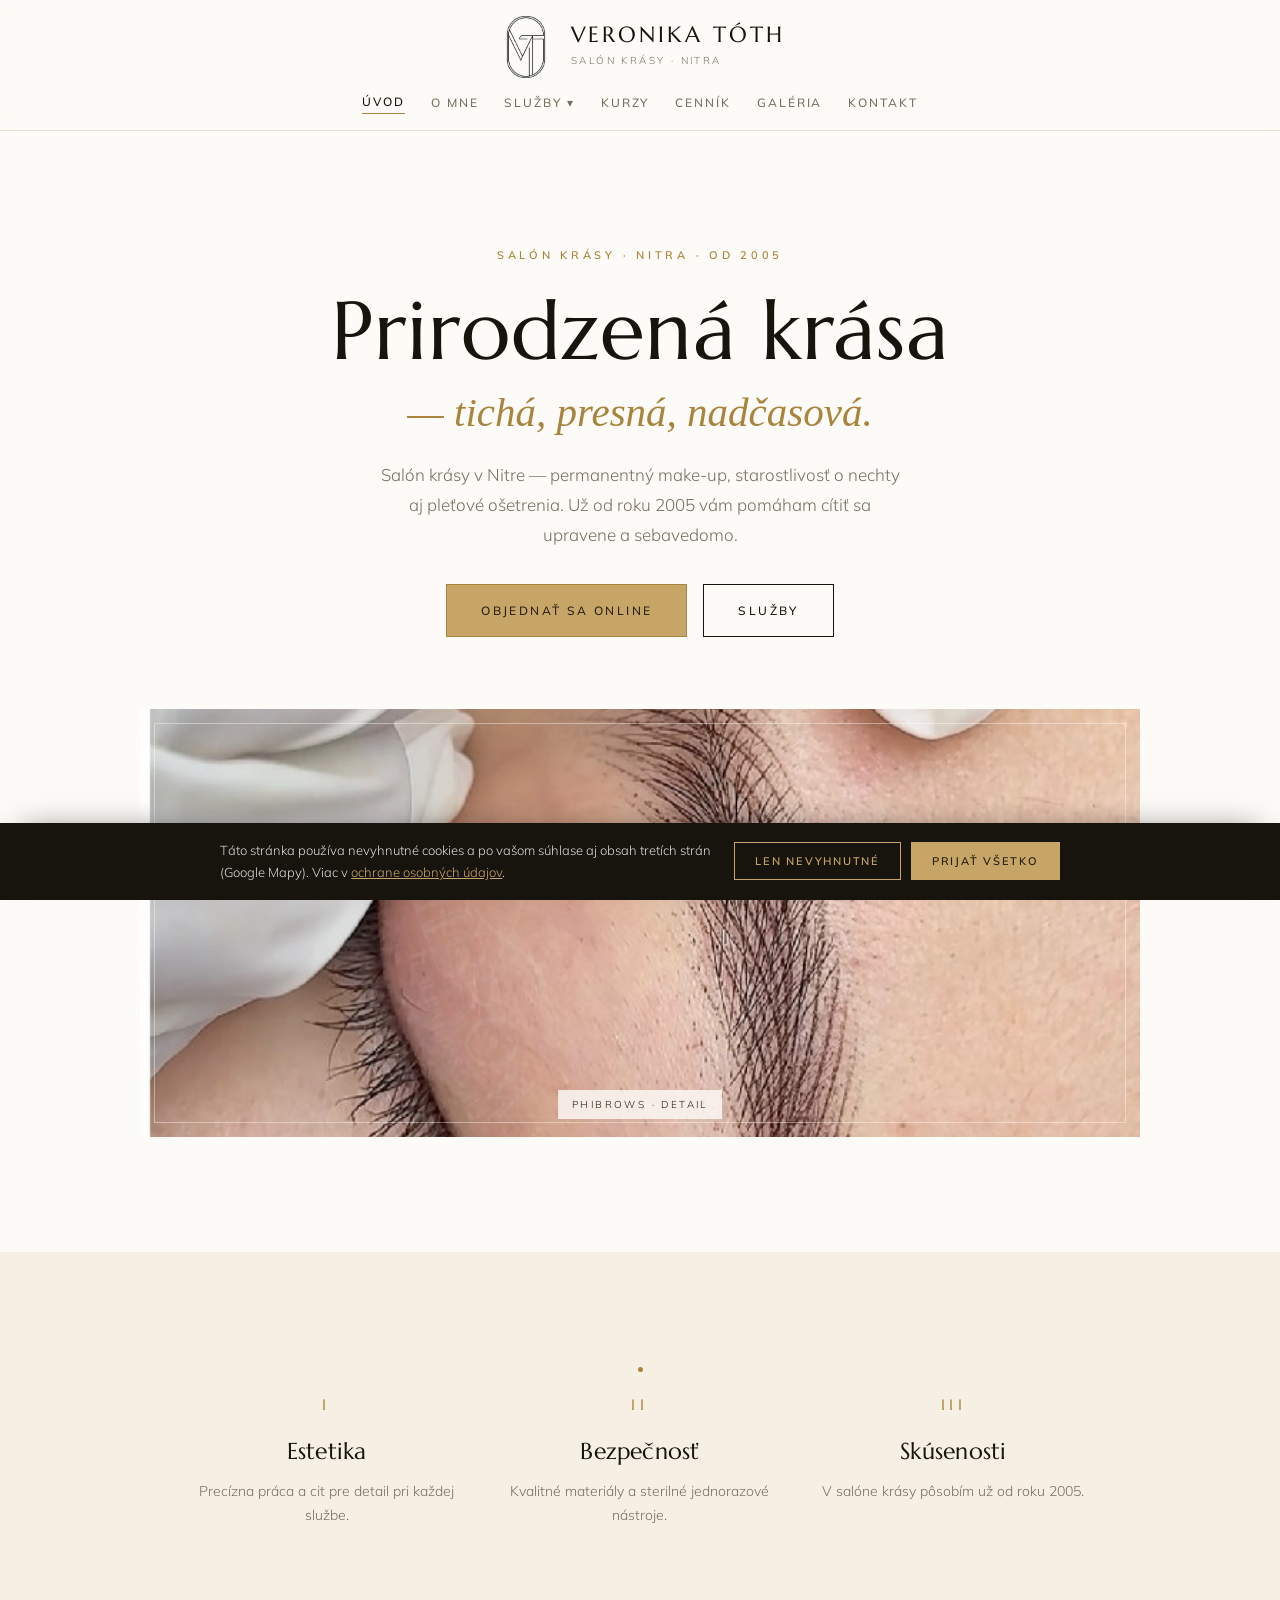
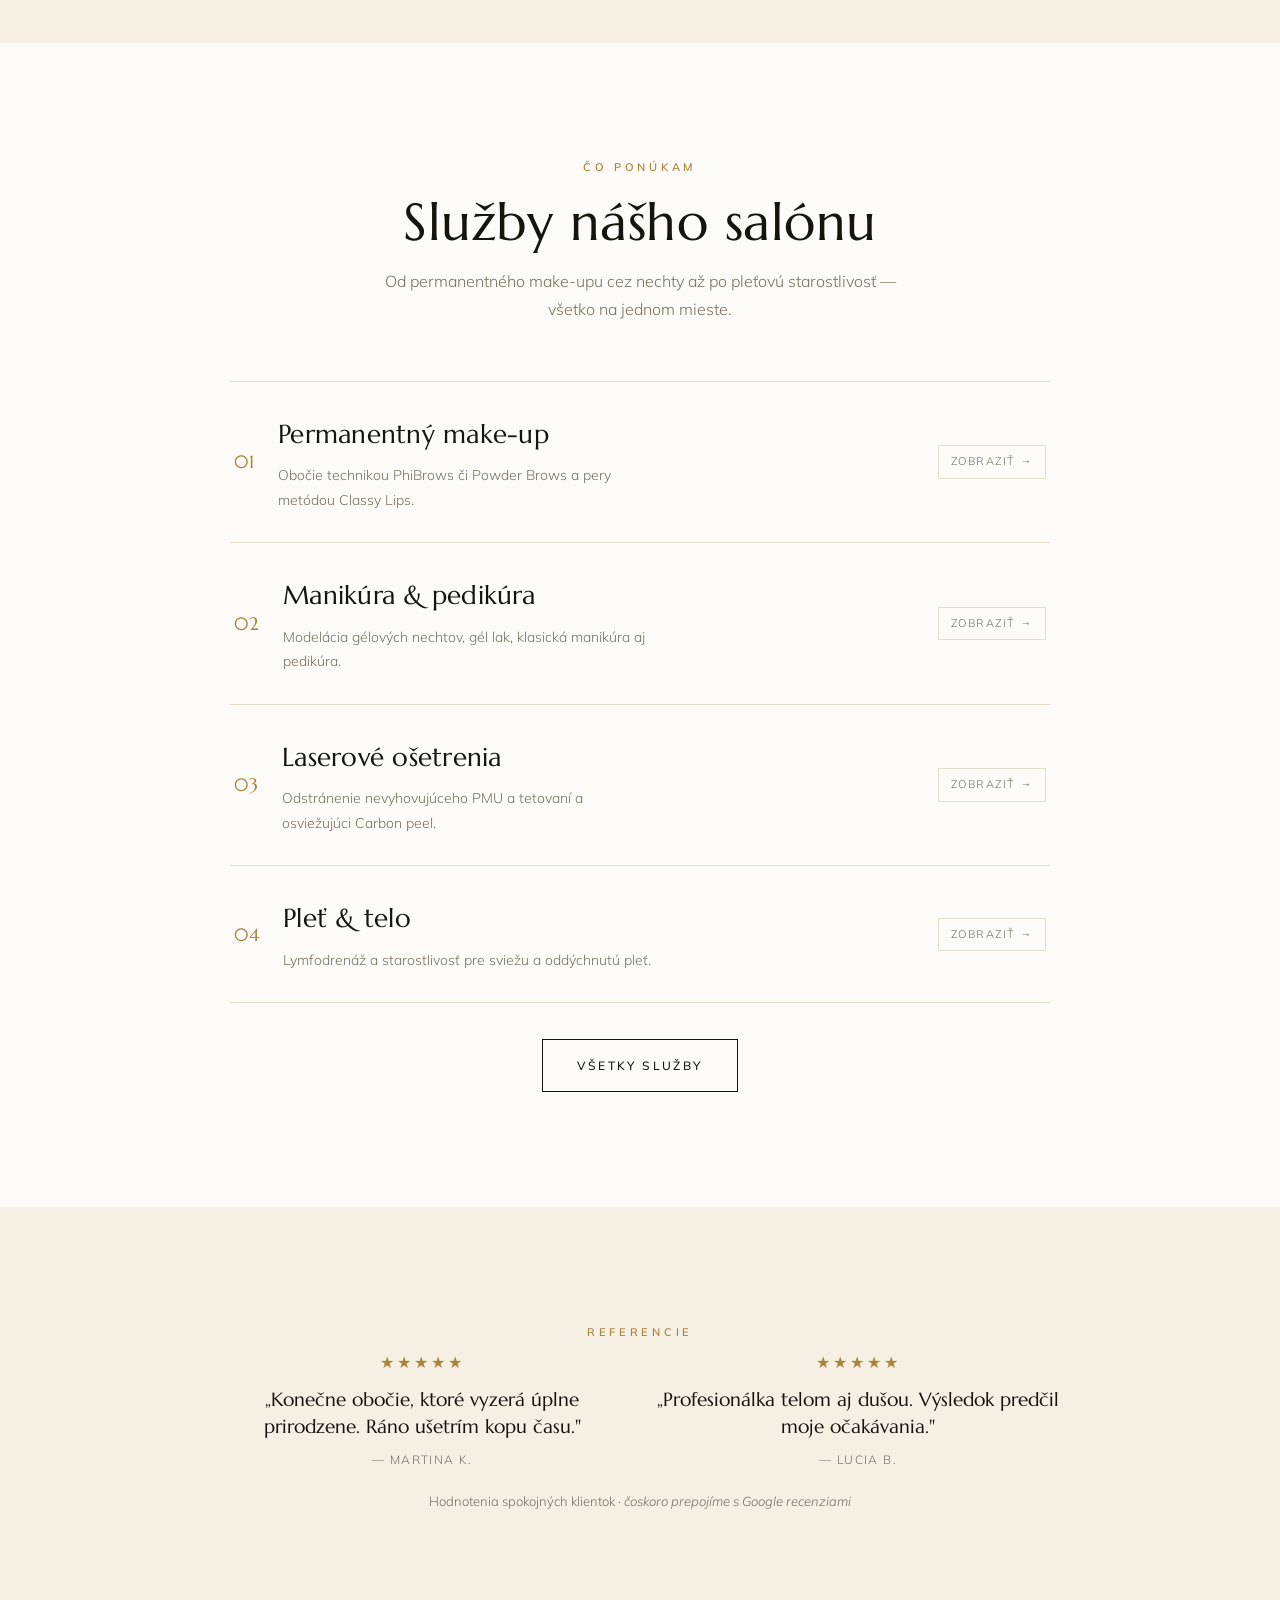
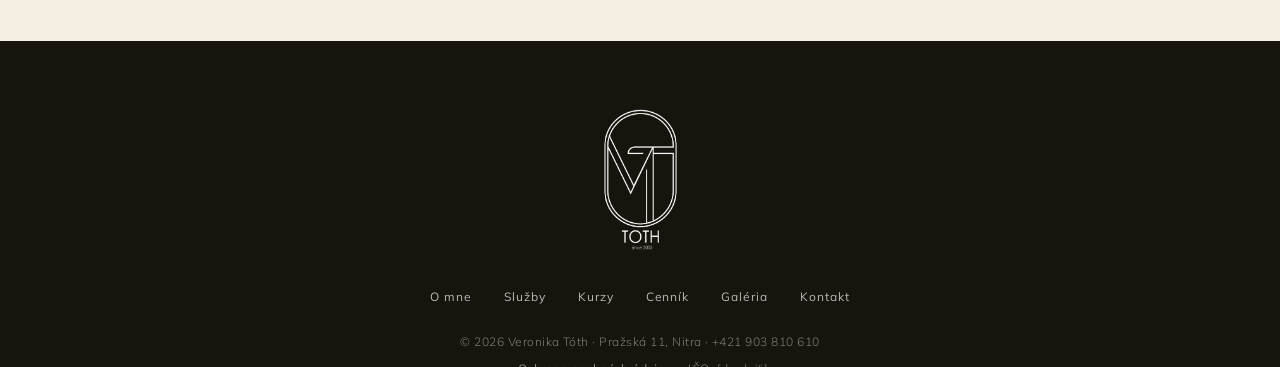
==== commit 92749aef: "Cistenie: odstranenie mrtveho CSS (svc-more, accordion, svc-feat, refs, g-badge, kurzy-grid, footer " ====
--- a/navrh-2/index.html
+++ b/navrh-2/index.html
@@ -124,33 +124,7 @@
   .svc h3 { font-size: 26px; }
   .svc p { margin: 6px 0 0; color: var(--muted); font-size: 14px; max-width: 46ch; }
   .svc .tag { font-size: 11px; letter-spacing:.14em; text-transform:uppercase; color: var(--muted); border:1px solid var(--line); padding: 6px 12px; white-space:nowrap; }
-  .svc-more { max-width:820px; margin: 22px auto 0; text-align:left; color: var(--muted); font-size:14px; letter-spacing:.02em; }
-  .svc-more strong { color: var(--ink); font-weight:600; }
-  /* služby – rozbaľovacie kategórie */
-  .svc-acc { max-width:840px; margin:0 auto; text-align:left; border-top:1px solid var(--line); }
-  details.cat { border-bottom:1px solid var(--line); }
-  details.cat > summary { list-style:none; cursor:pointer; display:flex; align-items:baseline; gap:12px; padding:26px 4px; }
-  details.cat > summary::-webkit-details-marker { display:none; }
-  .cat-h { display:flex; align-items:baseline; gap:14px; flex-wrap:wrap; }
-  .cat-name { font-family:var(--display); font-size:26px; }
-  .cat-tag { font-size:11px; letter-spacing:.14em; text-transform:uppercase; color:var(--gold); }
-  details.cat > summary::after { content:"+"; margin-left:auto; color:var(--gold); font-size:26px; line-height:1; font-family:var(--body); }
-  details.cat[open] > summary::after { content:"–"; }
-  .cat-body { padding:0 4px 24px; }
-  .cat-item { padding:14px 0; border-top:1px dashed var(--line); }
-  .cat-item:first-child { border-top:0; }
-  .ci-head { display:flex; justify-content:space-between; align-items:baseline; gap:16px; }
-  .ci-head h4 { font-family:var(--display); font-weight:500; font-size:19px; margin:0; }
-  .ci-price { font-family:var(--display); color:var(--gold); font-variant-numeric:tabular-nums; white-space:nowrap; }
-  .cat-item p { margin:6px 0 0; color:var(--muted); font-size:14px; max-width:62ch; }
-  /* služby – editoriálne bloky */
-  .svc-feat { display:grid; grid-template-columns:0.85fr 1fr; gap:clamp(28px,5vw,60px); align-items:center; max-width:1000px; margin:0 auto; }
-  .svc-feat + .svc-feat { margin-top:clamp(44px,7vw,84px); }
-  .svc-feat.rev .svc-feat-img { order:2; }
-  .svc-feat-txt { text-align:left; }
-  .svc-feat-txt .kicker { display:block; margin-bottom:10px; }
-  .svc-feat-txt h3 { font-size:clamp(28px,4vw,40px); margin-bottom:14px; }
-  .svc-feat-txt .lead2 { color:var(--muted); margin:0; font-size:16px; }
+  /* služby – „Prečítať viac" (Zoznam aj Karty) */
   details.more { margin-top:16px; }
   details.more > summary { list-style:none; cursor:pointer; color:var(--gold); font-size:12px; letter-spacing:.16em; text-transform:uppercase; font-weight:500; display:inline-flex; align-items:center; gap:8px; }
   details.more > summary::-webkit-details-marker { display:none; }
@@ -160,7 +134,7 @@
   details.more .more-body { margin-top:14px; }
   details.more .more-body p { color:var(--muted); font-size:14px; line-height:1.7; margin:0 0 10px; }
   details.more .more-body strong { color:var(--ink); font-weight:600; }
-  @media (max-width:820px){ .svc-feat{ grid-template-columns:1fr; } .svc-feat.rev .svc-feat-img{ order:0; } .svc-feat-txt{ text-align:center; } details.more > summary{ justify-content:center; } }
+  @media (max-width:820px){ details.more > summary{ justify-content:center; } }
   /* služby – ikonový zoznam */
   .vlist{max-width:840px;margin:0 auto;text-align:left;border-top:1px solid var(--line);}
   .vrow{display:flex;gap:22px;padding:28px 4px;border-bottom:1px solid var(--line);align-items:flex-start;}
@@ -220,15 +194,6 @@
   /* gallery */
   .gal { display:grid; grid-template-columns: repeat(3,1fr); gap: 12px; }
 
-  /* refs */
-  .refs { display:grid; grid-template-columns: repeat(3,1fr); gap: 28px; max-width: 1000px; margin: 0 auto; }
-  .ref { padding: 8px; }
-  .ref .stars { color: var(--gold); letter-spacing: 3px; }
-  .ref blockquote { font-family: var(--display); font-size: 19px; line-height:1.5; margin: 16px 0; }
-  .ref .who { font-size: 13px; letter-spacing:.1em; text-transform:uppercase; color: var(--muted); }
-  .g-badge { max-width: 520px; margin: 44px auto 0; padding: 22px; border:1px solid var(--line); background: var(--white); }
-  .g-badge .stars { color: var(--gold); letter-spacing:3px; font-size:18px; }
-  .g-badge p { color: var(--muted); font-size:13px; margin: 8px 0 0; }
   /* kompaktný pásik recenzií */
   .rmini { display:grid; grid-template-columns:repeat(2,1fr); gap:32px; max-width:840px; margin:0 auto; }
   .rmini .rq { text-align:center; }
@@ -237,13 +202,6 @@
   .rmini .rq span { font-size:12px; letter-spacing:.12em; text-transform:uppercase; color:var(--muted); }
   @media (max-width:820px){ .rmini{ grid-template-columns:1fr; gap:26px; } }
 
-  /* kurzy */
-  .kurzy-grid { display:grid; grid-template-columns: repeat(2,1fr); gap: 28px; max-width: 900px; margin: 0 auto; text-align:left; }
-  .kbox { border:1px solid var(--line); background: var(--white); padding: 30px; }
-  .kbox h3 { font-size: 22px; margin-bottom: 10px; }
-  .kbox p { color: var(--muted); font-size: 14px; margin:0; }
-  .kbox ul { color: var(--muted); font-size: 14px; margin: 10px 0 0; padding-left: 18px; }
-  .kbox ul li { margin: 4px 0; }
 
   /* faq */
   .faq { max-width: 760px; margin: 0 auto; text-align:left; }
@@ -271,10 +229,9 @@
   .cinfo .v { font-size: 17px; margin-top: 4px; }
   .cinfo .v small { display:block; color: var(--muted); font-size:14px; }
   .cinfo .book { margin-top: 24px; }
-  .map-embed { margin-top: clamp(32px,5vw,48px); border:1px solid var(--line); }
+  .map-embed { position:relative; margin-top: clamp(32px,5vw,48px); border:1px solid var(--line); }
   .map-embed iframe { display:block; width:100%; height:380px; border:0; }
   @media (max-width:600px){ .map-embed iframe{ height:300px; } }
-  .map-embed{position:relative;}
   .map-ph{background:linear-gradient(160deg,var(--beige-2),var(--gold-2));min-height:300px;display:flex;flex-direction:column;align-items:center;justify-content:center;gap:14px;text-align:center;padding:24px;}
   .map-ph p{margin:0;color:#2a2010;font-size:14px;max-width:42ch;}
   .map-ph a{color:#2a2010;text-decoration:underline;}
@@ -299,8 +256,6 @@
   form input:focus, form textarea:focus { outline: 1px solid var(--gold); border-color: transparent; }
 
   footer { background: var(--ink); color: var(--bg); text-align:center; padding-block: 56px 34px; }
-  footer .name { font-family: var(--display); letter-spacing:.2em; text-transform:uppercase; font-size: 20px; }
-  footer .sub { font-size: 11px; letter-spacing:.3em; text-transform:uppercase; color: rgba(255,255,255,.5); margin-top: 8px; }
   .foot-logo { height: clamp(120px, 18vw, 165px); width:auto; display:block; margin:0 auto; cursor:pointer; }
   footer nav { display:flex; gap: 20px; justify-content:center; flex-wrap:wrap; margin: 26px 0; }
   footer nav button { background:none;border:0;color:rgba(255,255,255,.7);cursor:pointer;font-family:var(--body);font-size:12px;letter-spacing:.08em; }
@@ -314,7 +269,7 @@
     nav.links { display:none; }
     nav.links.open { display:flex; flex-direction:column; gap:12px; }
     .menu-toggle { display:block; }
-    .pillars, .gal, .refs, .contact, .kurzy-grid, .care-list { grid-template-columns:1fr; }
+    .pillars, .gal, .contact, .care-list { grid-template-columns:1fr; }
     .gal{grid-template-columns:repeat(2,1fr);}
     .svc{grid-template-columns:auto 1fr; }
     .svc .tag{grid-column:2;justify-self:start;}
@@ -836,9 +791,9 @@
 
     // jemné odhalenie pri scrolle
     try {
-      var revealEls = document.querySelectorAll('.head, .pillar, .svc, .svc-more, .kbox, .ref, .g-badge, details.q, .care-step, .prow, .gal .frame, .about');
+      var revealEls = document.querySelectorAll('.head, .pillar, .svc, details.q, .care-step, .prow, .gal .frame, .about');
       revealEls.forEach(function(el){ el.classList.add('reveal'); });
-      [['.gal','.frame'],['.svc-list','.svc'],['.pillars','.pillar'],['.refs','.ref'],['.kurzy-grid','.kbox'],['.care-list','.care-step']].forEach(function(pair){
+      [['.gal','.frame'],['.svc-list','.svc'],['.pillars','.pillar'],['.care-list','.care-step']].forEach(function(pair){
         document.querySelectorAll(pair[0]).forEach(function(group){
           Array.prototype.slice.call(group.children).forEach(function(child,i){ if(child.classList.contains('reveal')){ child.style.transitionDelay=Math.min(i*70,350)+'ms'; } });
         });
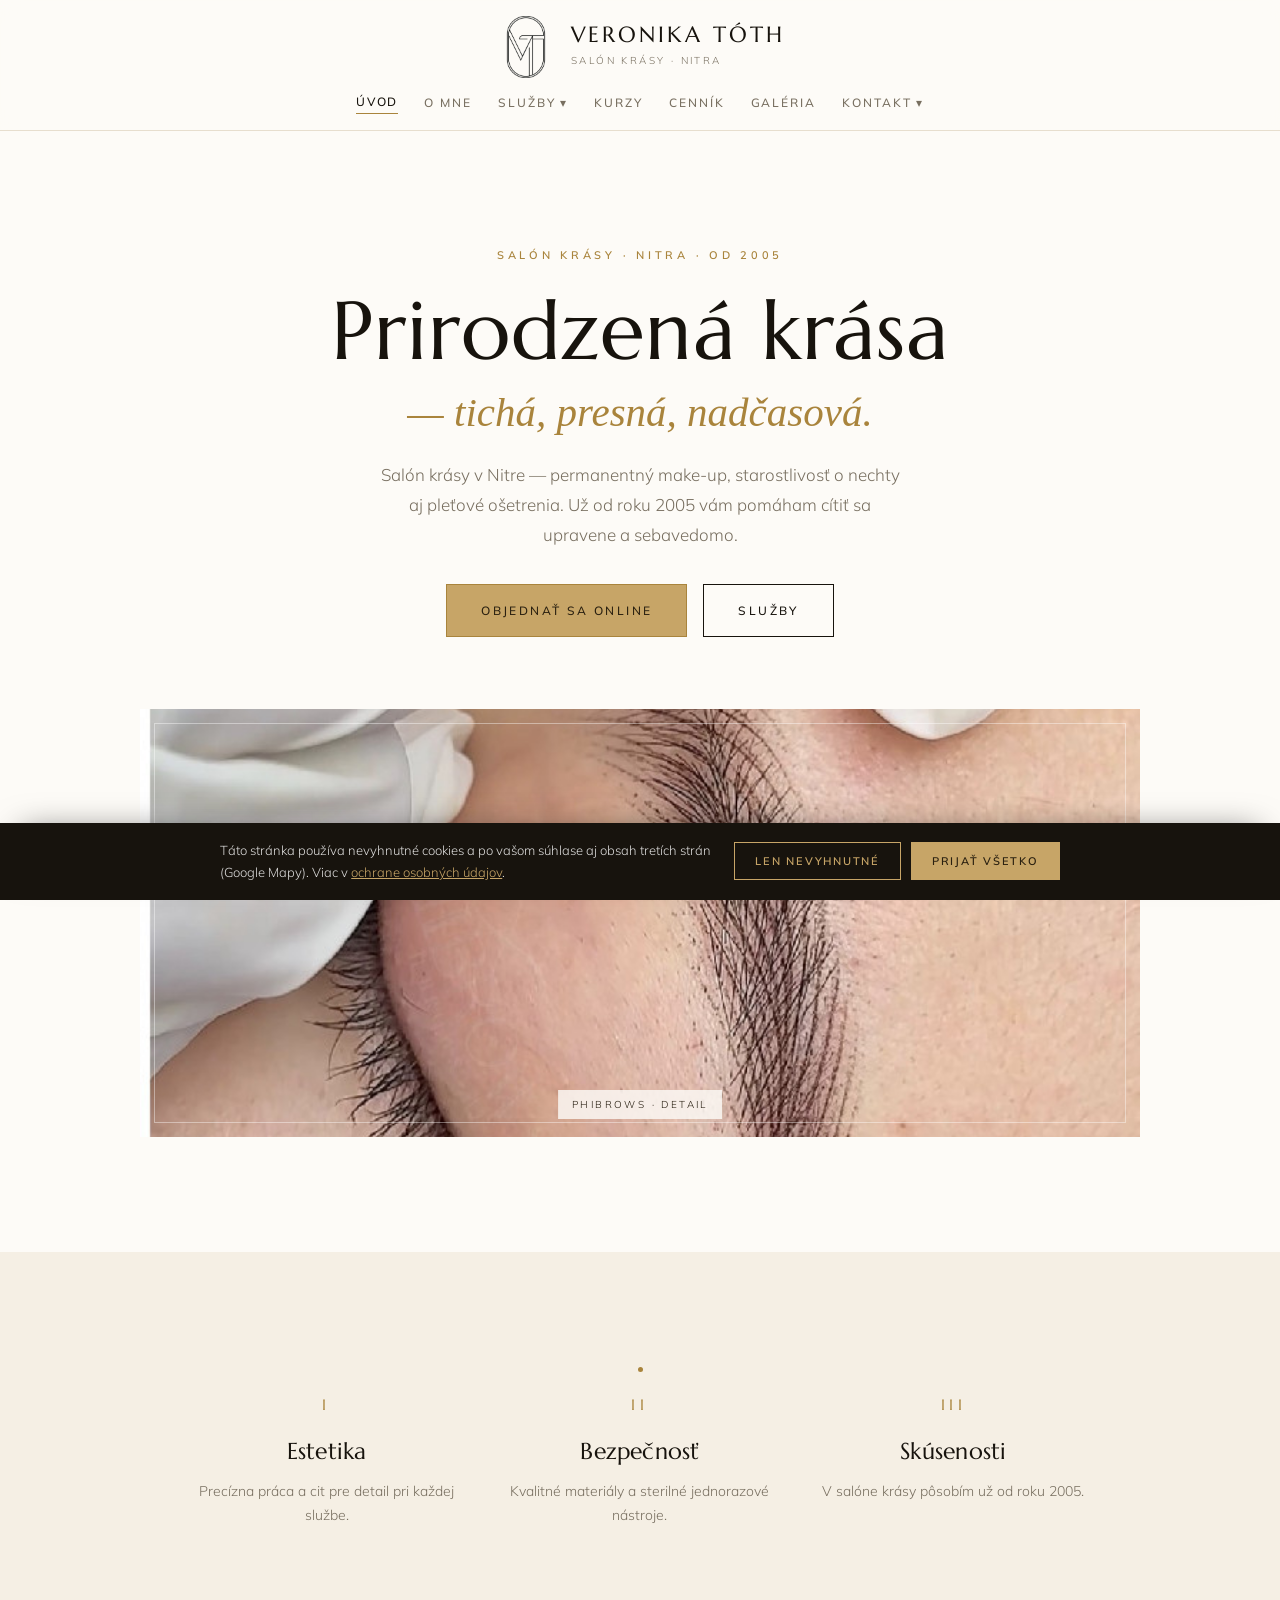
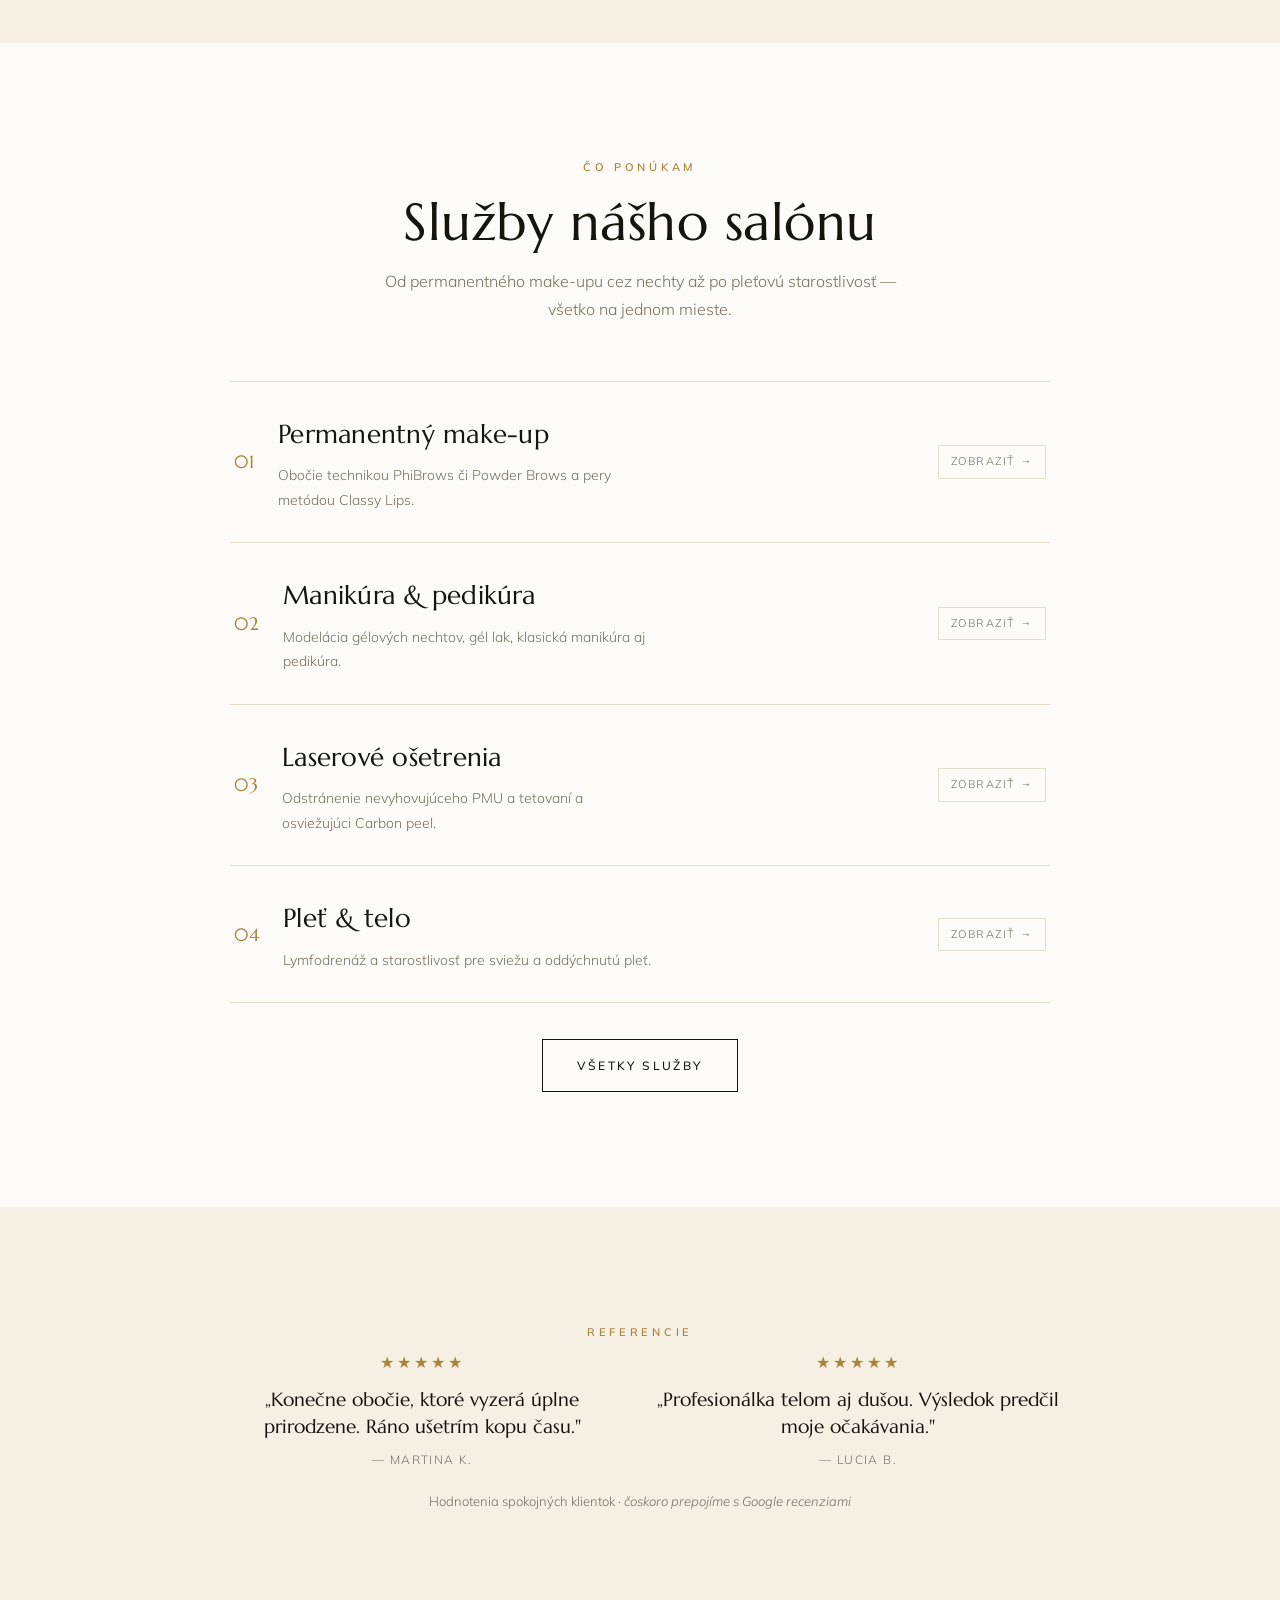
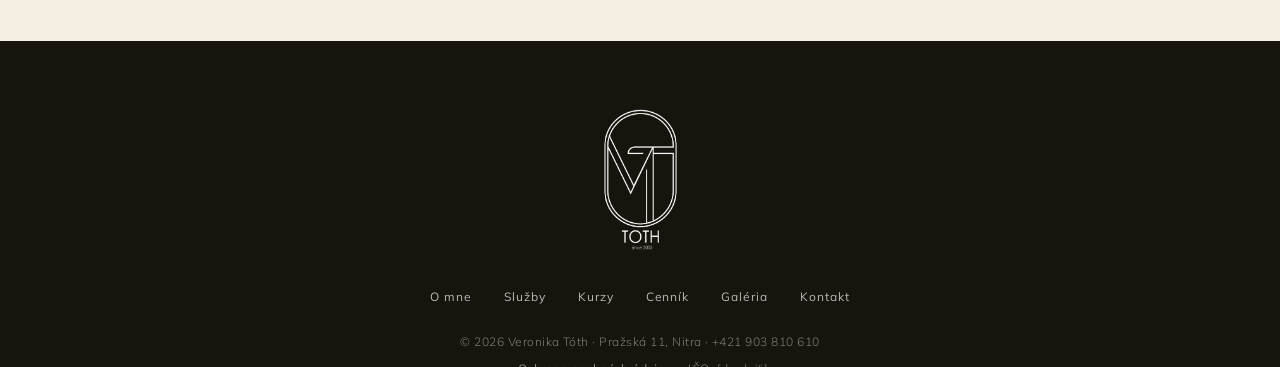
==== commit 4fb6ed65: "Kontakt: submenu (Kontakt 1 = aktualna, Kontakt 2 = Split), zovseobecnene JS pre viac map/formularov" ====
--- a/navrh-2/index.html
+++ b/navrh-2/index.html
@@ -232,6 +232,19 @@
   .map-embed { position:relative; margin-top: clamp(32px,5vw,48px); border:1px solid var(--line); }
   .map-embed iframe { display:block; width:100%; height:380px; border:0; }
   @media (max-width:600px){ .map-embed iframe{ height:300px; } }
+  /* kontakt – split (Kontakt 2) */
+  .ct1{display:grid;grid-template-columns:1fr 1fr;border:1px solid var(--line);max-width:1000px;margin:0 auto;}
+  .ct1 .info{padding:clamp(26px,3.5vw,44px);}
+  .ct1 .map-embed{margin-top:0;border:0;border-left:1px solid var(--line);}
+  .ct1 .map-embed iframe{height:100%;min-height:560px;}
+  .ct1 .map-ph{min-height:560px;}
+  .ct1 .crow{display:flex;gap:14px;padding:15px 0;border-bottom:1px solid var(--line);align-items:flex-start;text-align:left;}
+  .ct1 .crow .ic{flex:none;margin-top:2px;color:var(--gold);}
+  .ct1 .crow .k{font-size:10px;letter-spacing:.22em;text-transform:uppercase;color:var(--gold);}
+  .ct1 .crow .v{font-size:16px;margin-top:2px;}
+  .ct1 .crow .v small{display:block;color:var(--muted);font-size:13px;}
+  .ct1 .cbtns{display:flex;gap:12px;flex-wrap:wrap;margin:22px 0 26px;}
+  @media (max-width:820px){ .ct1{grid-template-columns:1fr;} .ct1 .map-embed{border-left:0;border-top:1px solid var(--line);} .ct1 .map-embed iframe,.ct1 .map-ph{min-height:340px;} }
   .map-ph{background:linear-gradient(160deg,var(--beige-2),var(--gold-2));min-height:300px;display:flex;flex-direction:column;align-items:center;justify-content:center;gap:14px;text-align:center;padding:24px;}
   .map-ph p{margin:0;color:#2a2010;font-size:14px;max-width:42ch;}
   .map-ph a{color:#2a2010;text-decoration:underline;}
@@ -293,7 +306,13 @@
       <button data-go="kurzy">Kurzy</button>
       <button data-go="cennik">Cenník</button>
       <button data-go="galeria">Galéria</button>
-      <button data-go="kontakt">Kontakt</button>
+      <span class="has-sub">
+        <button type="button" class="sub-toggle">Kontakt ▾</button>
+        <span class="submenu">
+          <button data-go="kontakt">Kontakt 1</button>
+          <button data-go="kontakt-split">Kontakt 2</button>
+        </span>
+      </span>
     </nav>
   </div>
 </header>
@@ -696,16 +715,45 @@
             <div class="r"><div class="k">Storno</div><div class="v">Termín zrušte prosím min. 24 h vopred<small>Pri neskoršom zrušení môže byť účtovaný poplatok</small></div></div>
             <div class="book"><a class="btn gold" href="https://booqme.app/sk/rezervacia/veronika-tothova" target="_blank" rel="noopener">Objednať sa online</a></div>
           </div>
-          <form id="cf">
-            <div><label for="c-name">Meno</label><input id="c-name" type="text" required></div>
-            <div><label for="c-phone">Telefón</label><input id="c-phone" type="tel"></div>
-            <div><label for="c-msg">Správa</label><textarea id="c-msg" rows="4"></textarea></div>
+          <form class="cform">
+            <div><label for="c-name">Meno</label><input id="c-name" name="name" type="text" required></div>
+            <div><label for="c-phone">Telefón</label><input id="c-phone" name="phone" type="tel"></div>
+            <div><label for="c-msg">Správa</label><textarea id="c-msg" name="message" rows="4"></textarea></div>
             <button class="btn gold" type="submit">Odoslať dopyt</button>
           </form>
         </div>
         <div class="map-embed" id="mapBox">
-          <div class="map-ph" id="mapPh"><p>Mapa sa načíta z Google Máp. Načítaním súhlasíte so spracovaním podľa <a data-go="ochrana-udajov" href="#ochrana-udajov">ochrany osobných údajov</a>.</p><button type="button" class="btn gold" id="mapLoad">Zobraziť mapu</button></div>
+          <div class="map-ph" id="mapPh"><p>Mapa sa načíta z Google Máp. Načítaním súhlasíte so spracovaním podľa <a data-go="ochrana-udajov" href="#ochrana-udajov">ochrany osobných údajov</a>.</p><button type="button" class="btn gold map-load">Zobraziť mapu</button></div>
           <iframe title="Mapa — Pražská 11, Nitra" data-src="https://www.google.com/maps?q=Pra%C5%BEsk%C3%A1%2011%2C%20Nitra&output=embed" loading="lazy" referrerpolicy="no-referrer-when-downgrade" hidden></iframe>
+        </div>
+      </div>
+    </section>
+  </div>
+
+  <!-- KONTAKT 2 (split) -->
+  <div class="view" id="kontakt-split">
+    <section>
+      <div class="wrap">
+        <div class="head"><span class="kicker">Kontakt</span><h2>Ozvite sa mi</h2><p>Objednajte sa online, telefonicky alebo cez formulár — teším sa na vás v salóne v Nitre.</p></div>
+        <div class="ct1">
+          <div class="info">
+            <div class="crow"><span class="ic"><svg width="20" height="20" viewBox="0 0 24 24" fill="none" stroke="currentColor" stroke-width="1.5"><path d="M12 21s7-6.3 7-11a7 7 0 1 0-14 0c0 4.7 7 11 7 11z"/><circle cx="12" cy="10" r="2.5"/></svg></span><span><span class="k">Adresa</span><span class="v">Pražská 11, Nitra<small>Slovensko</small></span></span></div>
+            <div class="crow"><span class="ic"><svg width="20" height="20" viewBox="0 0 24 24" fill="none" stroke="currentColor" stroke-width="1.5"><path d="M6 3h3l2 5-2.5 1.5a11 11 0 0 0 5 5L16 14l5 2v3a2 2 0 0 1-2 2A16 16 0 0 1 4 5a2 2 0 0 1 2-2z"/></svg></span><span><span class="k">Telefón</span><span class="v"><a href="tel:+421903810610">+421 903 810 610</a></span></span></div>
+            <div class="crow"><span class="ic"><svg width="20" height="20" viewBox="0 0 24 24" fill="none" stroke="currentColor" stroke-width="1.5"><rect x="3" y="5" width="18" height="14" rx="2"/><path d="M3 7l9 6 9-6"/></svg></span><span><span class="k">E-mail</span><span class="v"><a href="mailto:pmutoth@gmail.com">pmutoth@gmail.com</a></span></span></div>
+            <div class="crow"><span class="ic"><svg width="20" height="20" viewBox="0 0 24 24" fill="none" stroke="currentColor" stroke-width="1.5"><rect x="3" y="3" width="18" height="18" rx="5"/><circle cx="12" cy="12" r="4"/><circle cx="17.5" cy="6.5" r="1"/></svg></span><span><span class="k">Instagram</span><span class="v"><a href="https://www.instagram.com/veronikatoth_phibrows/" target="_blank" rel="noopener">@veronikatoth_phibrows</a></span></span></div>
+            <div class="crow"><span class="ic"><svg width="20" height="20" viewBox="0 0 24 24" fill="none" stroke="currentColor" stroke-width="1.5"><circle cx="12" cy="12" r="9"/><path d="M12 7v5l3 2"/></svg></span><span><span class="k">Otváracie hodiny</span><span class="v">Podľa online rezervácie<small>Termín zrušte min. 24 h vopred</small></span></span></div>
+            <div class="cbtns"><a class="btn gold" href="https://booqme.app/sk/rezervacia/veronika-tothova" target="_blank" rel="noopener">Objednať sa online</a></div>
+            <form class="cform">
+              <div><label for="k-name">Meno</label><input id="k-name" name="name" type="text" required></div>
+              <div><label for="k-phone">Telefón</label><input id="k-phone" name="phone" type="tel"></div>
+              <div><label for="k-msg">Správa</label><textarea id="k-msg" name="message" rows="4"></textarea></div>
+              <button class="btn gold" type="submit">Odoslať dopyt</button>
+            </form>
+          </div>
+          <div class="map-embed">
+            <div class="map-ph"><p>Mapa sa načíta z Google Máp. Načítaním súhlasíte so spracovaním podľa <a data-go="ochrana-udajov" href="#ochrana-udajov">ochrany osobných údajov</a>.</p><button type="button" class="btn gold map-load">Zobraziť mapu</button></div>
+            <iframe title="Mapa — Pražská 11, Nitra" data-src="https://www.google.com/maps?q=Pra%C5%BEsk%C3%A1%2011%2C%20Nitra&output=embed" loading="lazy" referrerpolicy="no-referrer-when-downgrade" hidden></iframe>
+          </div>
         </div>
       </div>
     </section>
@@ -780,10 +828,10 @@
   (function(){
     document.documentElement.classList.add('js');
     var views=document.querySelectorAll('.view'), navBtns=document.querySelectorAll('nav.links button');
-    function go(id){var f=false;views.forEach(function(v){var on=v.id===id;v.classList.toggle('active',on);if(on)f=true;});if(!f){id='uvod';document.getElementById('uvod').classList.add('active');}navBtns.forEach(function(b){b.classList.toggle('active',b.dataset.go===id);});var st=document.querySelector('.sub-toggle');if(st)st.classList.toggle('active',id==='sluzby'||id==='sluzby-karty');try{history.replaceState(null,'','#'+id);}catch(e){}window.scrollTo({top:0});document.getElementById('navlinks').classList.remove('open');}
+    function go(id){var f=false;views.forEach(function(v){var on=v.id===id;v.classList.toggle('active',on);if(on)f=true;});if(!f){id='uvod';document.getElementById('uvod').classList.add('active');}navBtns.forEach(function(b){b.classList.toggle('active',b.dataset.go===id);});document.querySelectorAll('.has-sub').forEach(function(hs){var t=hs.querySelector('.sub-toggle');if(!t)return;var on=false;hs.querySelectorAll('.submenu button').forEach(function(b){if(b.dataset.go===id)on=true;});t.classList.toggle('active',on);});try{history.replaceState(null,'','#'+id);}catch(e){}window.scrollTo({top:0});document.getElementById('navlinks').classList.remove('open');}
     document.addEventListener('click',function(e){var t=e.target.closest('[data-go]');if(t){e.preventDefault();go(t.dataset.go);}});
     document.getElementById('menuBtn').addEventListener('click',function(){document.getElementById('navlinks').classList.toggle('open');});
-    var cf=document.getElementById('cf');if(cf){cf.addEventListener('submit',function(e){e.preventDefault();var n=document.getElementById('c-name').value||'',p=document.getElementById('c-phone').value||'',m=document.getElementById('c-msg').value||'';window.location.href='mailto:pmutoth@gmail.com?subject='+encodeURIComponent('Dopyt z webu — '+n)+'&body='+encodeURIComponent('Meno: '+n+'\nTelefón: '+p+'\n\n'+m);});}
+    document.querySelectorAll('.cform').forEach(function(form){ form.addEventListener('submit',function(e){e.preventDefault();var g=function(nm){var el=form.querySelector('[name='+nm+']');return el?el.value:'';};var n=g('name'),p=g('phone'),m=g('message');window.location.href='mailto:pmutoth@gmail.com?subject='+encodeURIComponent('Dopyt z webu — '+n)+'&body='+encodeURIComponent('Meno: '+n+'\nTelefón: '+p+'\n\n'+m);}); });
     document.getElementById('year').textContent=new Date().getFullYear();
     var navEl=document.querySelector('header.nav');
     var onScroll=function(){ if(!navEl) return; var y=window.pageYOffset||document.documentElement.scrollTop||0; if(!navEl.classList.contains('shrink')){ if(y>140) navEl.classList.add('shrink'); } else { if(y<80) navEl.classList.remove('shrink'); } };
@@ -805,13 +853,12 @@
     } catch(e){}
 
     (function(){
-      var box=document.getElementById('mapBox');
-      function loadMap(){ if(!box) return; var ifr=box.querySelector('iframe'); if(ifr&&!ifr.src){ ifr.src=ifr.getAttribute('data-src'); ifr.hidden=false; } var ph=document.getElementById('mapPh'); if(ph) ph.hidden=true; }
-      var ml=document.getElementById('mapLoad'); if(ml) ml.addEventListener('click',loadMap);
+      function loadMaps(){ document.querySelectorAll('.map-embed').forEach(function(box){ var ifr=box.querySelector('iframe'); if(ifr&&!ifr.src&&ifr.getAttribute('data-src')){ ifr.src=ifr.getAttribute('data-src'); ifr.hidden=false; } var ph=box.querySelector('.map-ph'); if(ph) ph.hidden=true; }); }
+      document.querySelectorAll('.map-load').forEach(function(b){ b.addEventListener('click',loadMaps); });
       var consent; try{consent=localStorage.getItem('vt-consent');}catch(e){}
-      if(consent==='yes') loadMap();
+      if(consent==='yes') loadMaps();
       var bar=document.getElementById('cookiebar'); if(bar&&!consent) bar.hidden=false;
-      function setC(v){ try{localStorage.setItem('vt-consent',v);}catch(e){} if(bar) bar.hidden=true; if(v==='yes') loadMap(); }
+      function setC(v){ try{localStorage.setItem('vt-consent',v);}catch(e){} if(bar) bar.hidden=true; if(v==='yes') loadMaps(); }
       var a=document.getElementById('cbAccept'), d=document.getElementById('cbDecline');
       if(a) a.addEventListener('click',function(){setC('yes');});
       if(d) d.addEventListener('click',function(){setC('no');});
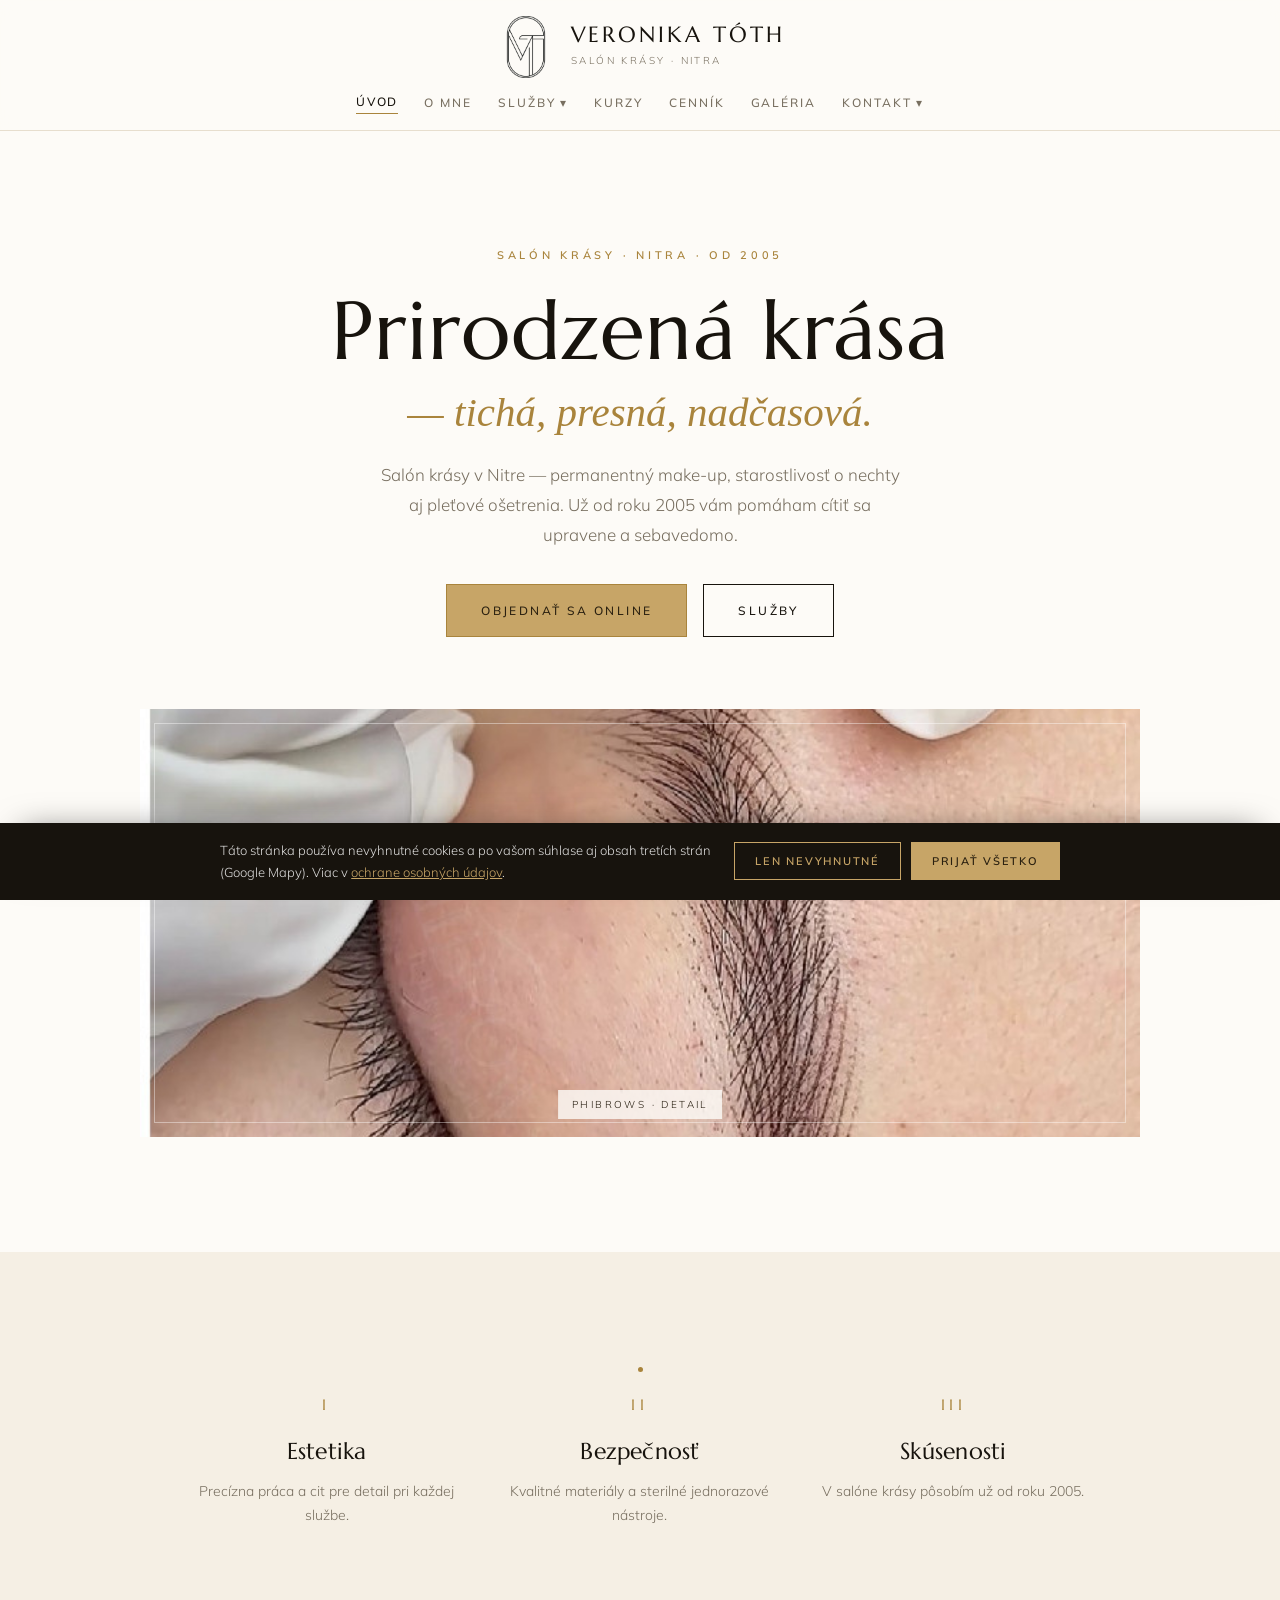
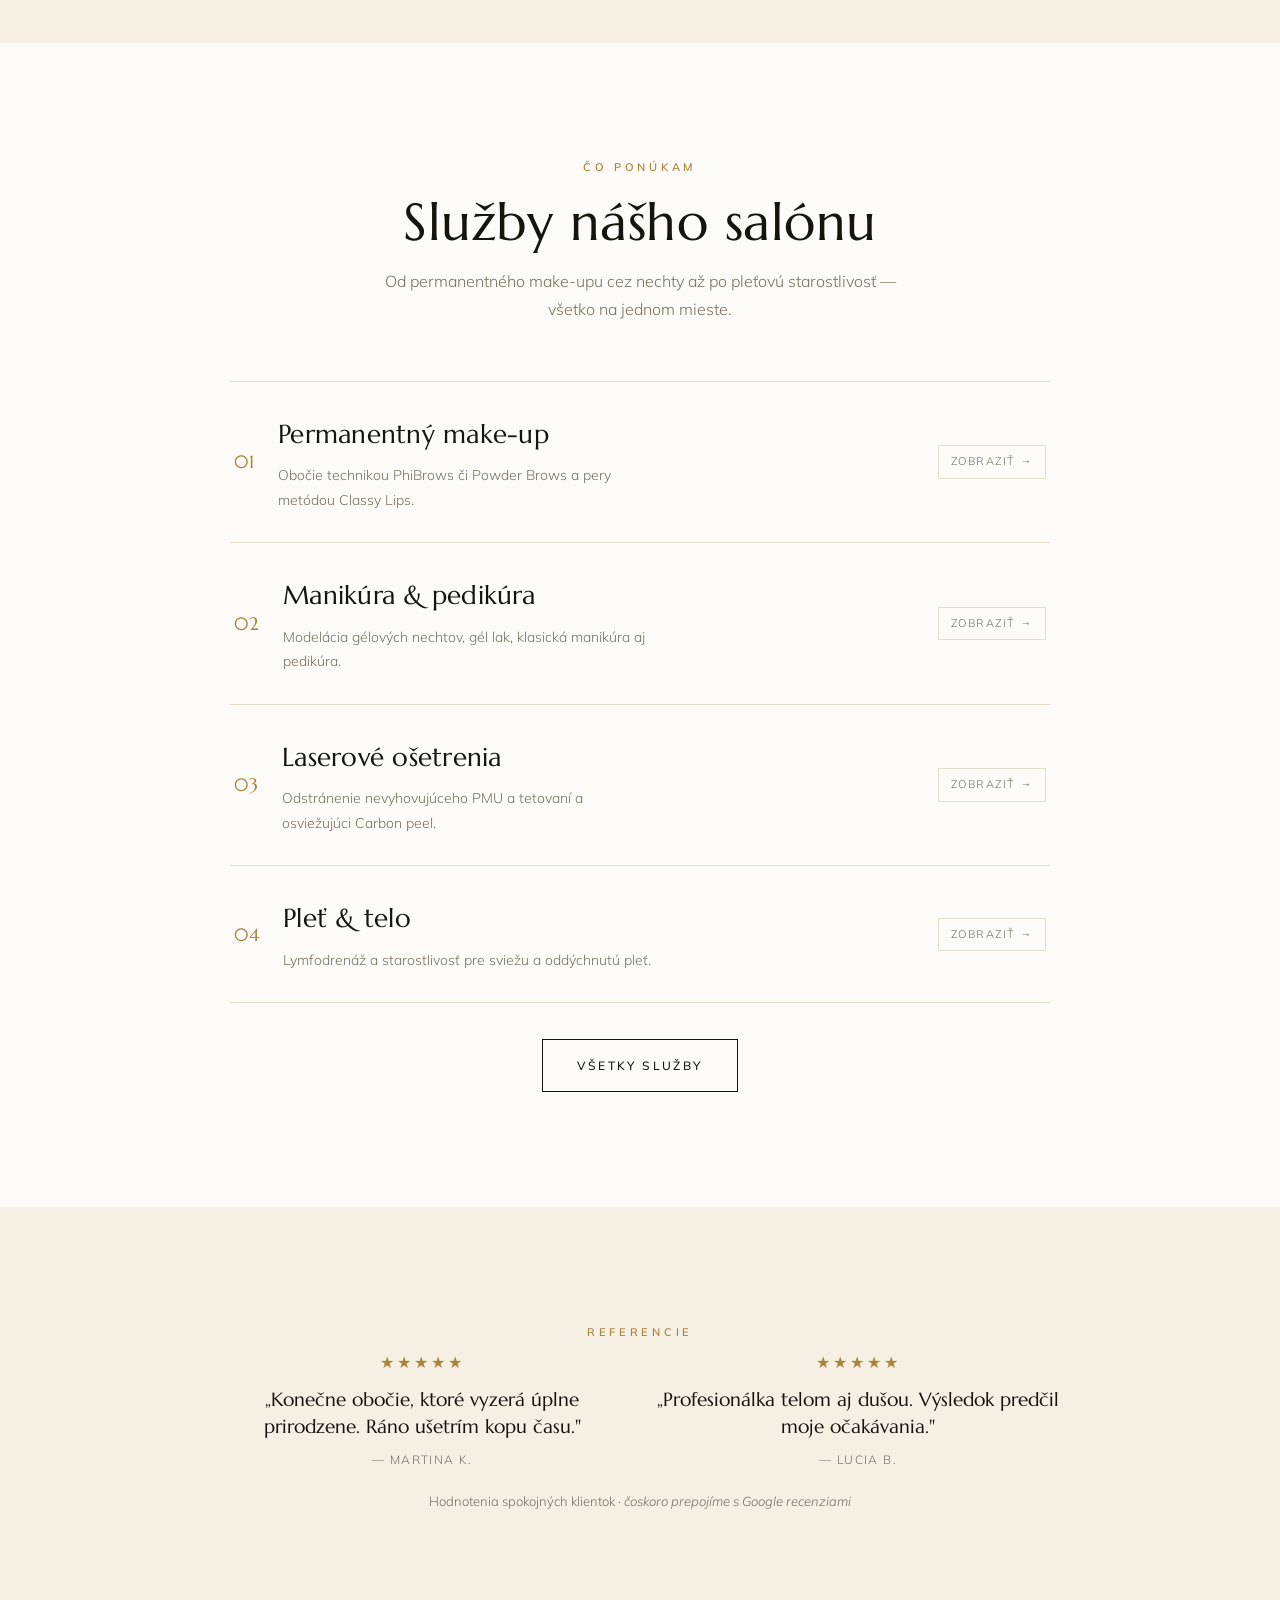
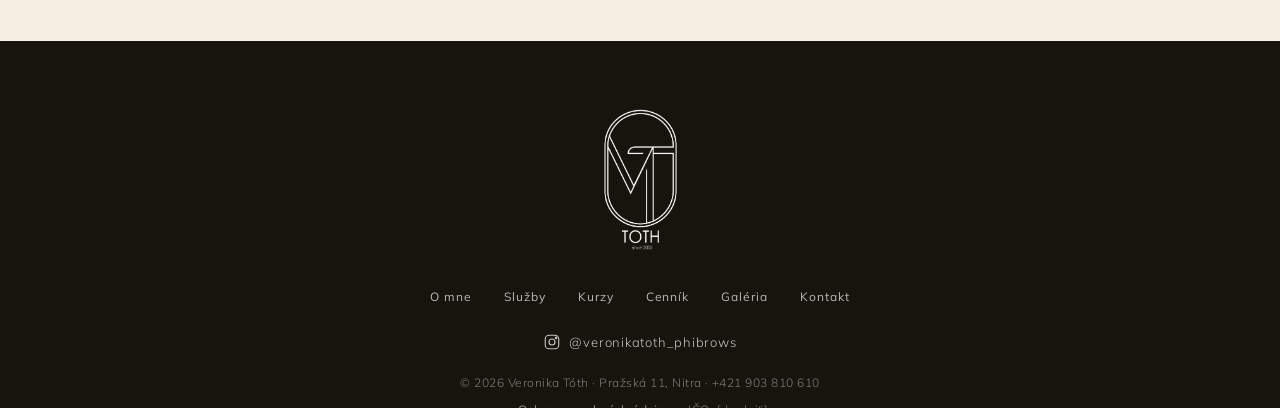
==== commit c325e3ac: "Footer: Instagram odkaz s ikonou Co-Authored-By: Claude Opus 4.8 <noreply@anthropic.com>" ====
--- a/navrh-2/index.html
+++ b/navrh-2/index.html
@@ -273,6 +273,9 @@
   footer nav { display:flex; gap: 20px; justify-content:center; flex-wrap:wrap; margin: 26px 0; }
   footer nav button { background:none;border:0;color:rgba(255,255,255,.7);cursor:pointer;font-family:var(--body);font-size:12px;letter-spacing:.08em; }
   footer nav button:hover{color:var(--gold-2);}
+  .foot-ig{display:inline-flex;align-items:center;gap:8px;color:rgba(255,255,255,.75);font-size:13px;letter-spacing:.06em;margin-bottom:18px;transition:color .2s;}
+  .foot-ig:hover{color:var(--gold-2);}
+  .foot-ig svg{width:18px;height:18px;}
   footer .fb { font-size: 12px; color: rgba(255,255,255,.45); letter-spacing:.04em; }
 
   .back { position: fixed; left: 16px; bottom: calc(16px + env(safe-area-inset-bottom,0px)); z-index: 60; background: var(--ink); color: var(--bg); font-size:11px; letter-spacing:.14em; text-transform:uppercase; padding: 10px 16px; border-radius:100px; opacity:.85; }
@@ -817,6 +820,7 @@
     <nav>
       <button data-go="omne">O mne</button><button data-go="sluzby">Služby</button><button data-go="kurzy">Kurzy</button><button data-go="cennik">Cenník</button><button data-go="galeria">Galéria</button><button data-go="kontakt">Kontakt</button>
     </nav>
+    <a class="foot-ig" href="https://www.instagram.com/veronikatoth_phibrows/" target="_blank" rel="noopener"><svg viewBox="0 0 24 24" fill="none" stroke="currentColor" stroke-width="1.5"><rect x="3" y="3" width="18" height="18" rx="5"/><circle cx="12" cy="12" r="4"/><circle cx="17.5" cy="6.5" r="1"/></svg> @veronikatoth_phibrows</a>
     <div class="fb">© <span id="year"></span> Veronika Tóth · Pražská 11, Nitra · +421 903 810 610</div>
     <div class="fb" style="margin-top:6px"><button data-go="ochrana-udajov" style="background:none;border:0;color:rgba(255,255,255,.55);cursor:pointer;font-family:var(--body);font-size:12px;letter-spacing:.04em;text-decoration:underline">Ochrana osobných údajov</button> · IČO: [doplniť]</div>
   </div>
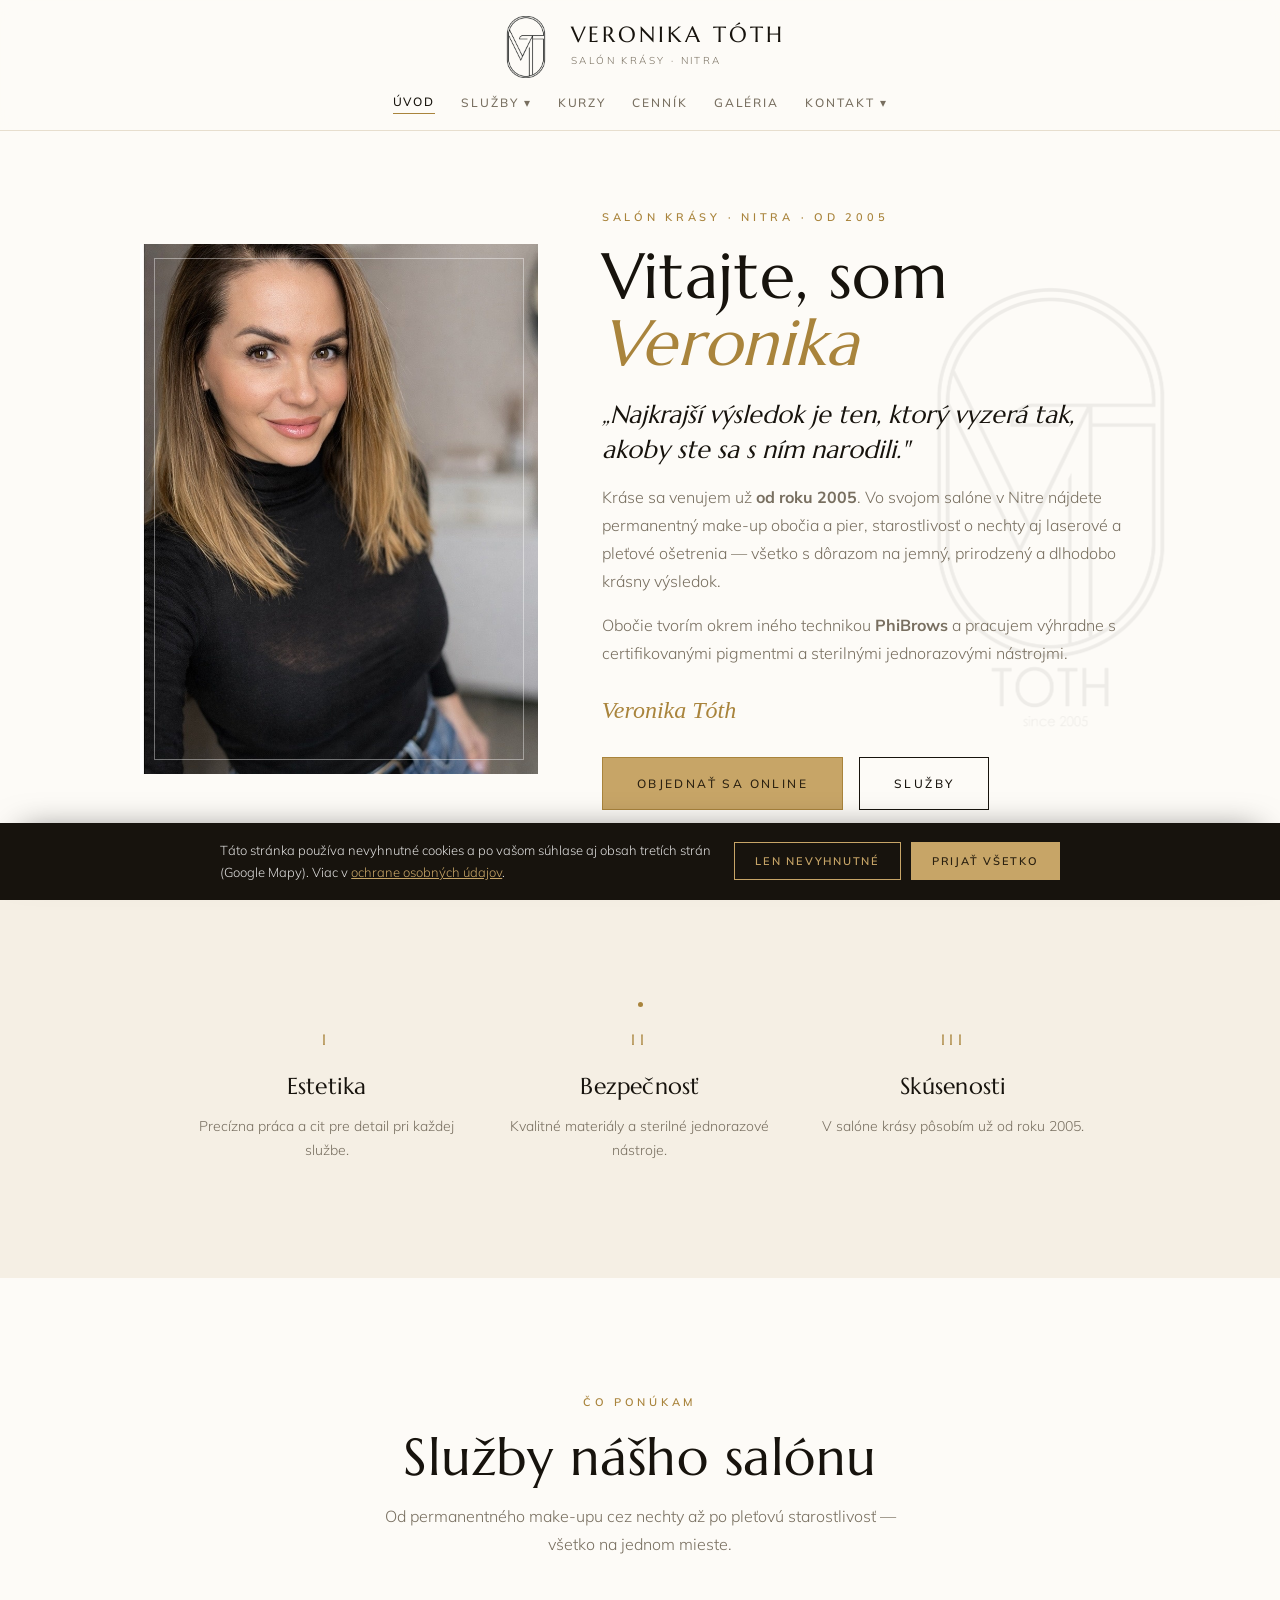
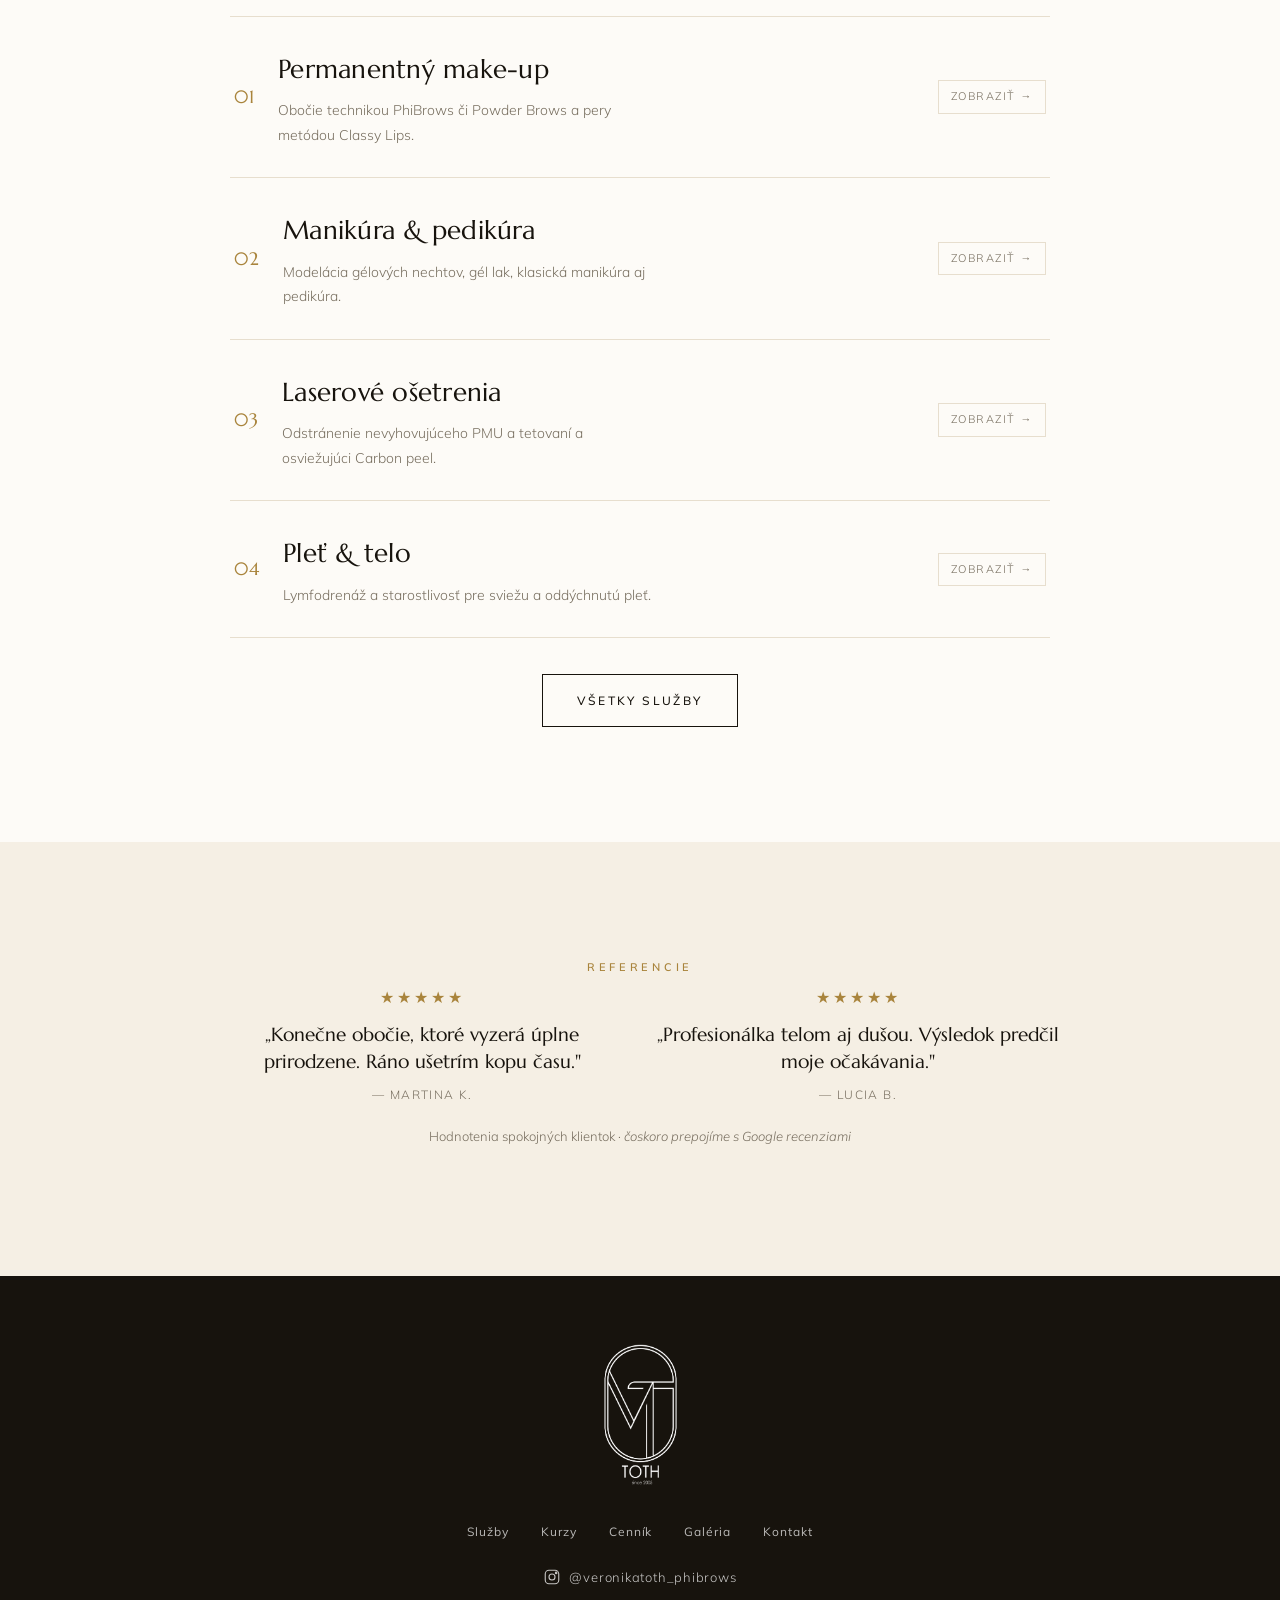
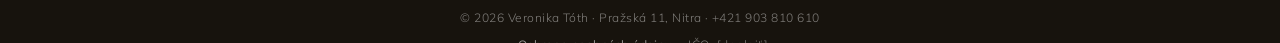
==== commit a0821e1c: "Uvod: zluceny s O mne - novy intro (profilovka + velke logo + text), O mne odstranene z menu Co-Auth" ====
--- a/navrh-2/index.html
+++ b/navrh-2/index.html
@@ -116,6 +116,20 @@
   .pillar .n { font-family: var(--display); color: var(--gold); font-size: 15px; letter-spacing: .3em; }
   .pillar h3 { font-size: 23px; margin: 12px 0 8px; }
   .pillar p { color: var(--muted); font-size: 14px; margin:0; }
+  /* úvod – kombinovaný intro (Úvod + O mne) */
+  .intro{position:relative;overflow:hidden;padding-block:clamp(44px,6vw,84px);}
+  .intro-logo{position:absolute;right:-30px;top:50%;transform:translateY(-50%);height:min(520px,85%);opacity:.06;pointer-events:none;z-index:0;}
+  .intro-grid{position:relative;z-index:1;display:grid;grid-template-columns:0.85fr 1.15fr;gap:clamp(32px,5vw,72px);align-items:center;}
+  .intro-photo{max-width:440px;width:100%;}
+  .intro-txt{text-align:left;}
+  .intro-txt .kicker{display:block;margin-bottom:16px;}
+  .intro-txt h1{font-size:clamp(38px,6vw,64px);line-height:1.05;}
+  .intro-txt h1 em{font-style:italic;color:var(--gold);}
+  .intro-txt .quote{font-family:var(--display);font-style:italic;font-size:clamp(19px,2.4vw,25px);line-height:1.4;color:var(--ink);margin:20px 0 0;}
+  .intro-txt p{color:var(--muted);margin:16px 0 0;max-width:58ch;}
+  .intro-txt .sig{font-family:Georgia,serif;font-style:italic;font-size:24px;color:var(--gold);margin-top:22px;}
+  .intro-actions{display:flex;gap:16px;flex-wrap:wrap;margin-top:26px;}
+  @media(max-width:860px){ .intro-grid{grid-template-columns:1fr;} .intro-photo{max-width:360px;margin-inline:auto;} .intro-txt{text-align:center;} .intro-txt .kicker{display:inline-flex;} .intro-actions{justify-content:center;} .intro-logo{display:none;} }
 
   /* services list */
   .svc-list { max-width: 820px; margin: 0 auto; text-align:left; border-top:1px solid var(--line); }
@@ -298,7 +312,6 @@
     <button class="menu-toggle" id="menuBtn" aria-label="Menu"><svg width="24" height="24" viewBox="0 0 24 24" fill="none" stroke="currentColor" stroke-width="1.4"><path d="M3 6h18M3 12h18M3 18h18"/></svg></button>
     <nav class="links" id="navlinks">
       <button data-go="uvod" class="active">Úvod</button>
-      <button data-go="omne">O mne</button>
       <span class="has-sub">
         <button type="button" class="sub-toggle">Služby ▾</button>
         <span class="submenu">
@@ -323,16 +336,22 @@
 <main>
   <!-- UVOD -->
   <div class="view active" id="uvod">
-    <section class="hero">
-      <div class="wrap">
-        <span class="kicker">Salón krásy · Nitra · od 2005</span>
-        <h1>Prirodzená krása<span>— tichá, presná, nadčasová.</span></h1>
-        <p>Salón krásy v Nitre — permanentný make-up, starostlivosť o nechty aj pleťové ošetrenia. Už od roku 2005 vám pomáham cítiť sa upravene a sebavedomo.</p>
-        <div class="hero-actions">
-          <a class="btn gold" href="https://booqme.app/sk/rezervacia/veronika-tothova" target="_blank" rel="noopener">Objednať sa online</a>
-          <a class="btn" data-go="sluzby" href="#sluzby">Služby</a>
-        </div>
-        <div class="hero-img frame"><div class="ph pano"><img src="images/hero.jpg" alt="Permanentný make-up obočia — detail práce"><span class="lab">PhiBrows · detail</span></div></div>
+    <section class="intro">
+      <img class="intro-logo" src="images/logo-full.png" alt="" aria-hidden="true">
+      <div class="wrap intro-grid">
+        <div class="intro-photo frame"><div class="ph tall"><img src="images/veronika.jpg" alt="Veronika Tóth — salón krásy Nitra"></div></div>
+        <div class="intro-txt">
+          <span class="kicker">Salón krásy · Nitra · od 2005</span>
+          <h1>Vitajte, som <em>Veronika</em></h1>
+          <p class="quote">„Najkrajší výsledok je ten, ktorý vyzerá tak, akoby ste sa s ním narodili."</p>
+          <p>Kráse sa venujem už <strong>od roku 2005</strong>. Vo svojom salóne v Nitre nájdete permanentný make-up obočia a pier, starostlivosť o nechty aj laserové a pleťové ošetrenia — všetko s dôrazom na jemný, prirodzený a dlhodobo krásny výsledok.</p>
+          <p>Obočie tvorím okrem iného technikou <strong>PhiBrows</strong> a pracujem výhradne s certifikovanými pigmentmi a sterilnými jednorazovými nástrojmi.</p>
+          <div class="sig">Veronika Tóth</div>
+          <div class="intro-actions">
+            <a class="btn gold" href="https://booqme.app/sk/rezervacia/veronika-tothova" target="_blank" rel="noopener">Objednať sa online</a>
+            <a class="btn" data-go="sluzby" href="#sluzby">Služby</a>
+          </div>
+        </div>
       </div>
     </section>
 
@@ -369,32 +388,6 @@
           <div class="rq"><div class="stars">★★★★★</div><p>„Profesionálka telom aj dušou. Výsledok predčil moje očakávania."</p><span>— Lucia B.</span></div>
         </div>
         <p class="pnote" style="margin-top:20px">Hodnotenia spokojných klientok · <em>čoskoro prepojíme s Google recenziami</em></p>
-      </div>
-    </section>
-  </div>
-
-  <!-- O MNE -->
-  <div class="view" id="omne">
-    <section>
-      <div class="wrap">
-        <div class="head"><span class="kicker">O mne</span><h2>Precíznosť, ktorá vyzerá prirodzene</h2></div>
-        <div class="hero-img frame" style="max-width:760px;margin-inline:auto"><div class="ph wide"><img src="images/g3.webp" alt="Permanentný make-up — zákrok"><span class="lab">Ateliér · Nitra</span></div></div>
-        <div class="about" style="margin-top:44px">
-          <p class="q">„Najkrajší výsledok je ten, ktorý vyzerá tak, akoby ste sa s ním narodili."</p>
-          <p>Som Veronika a kráse sa venujem už <strong>od roku 2005</strong>. Vo svojom salóne v Nitre nájdete permanentný make-up obočia a pier, starostlivosť o nechty — manikúru a pedikúru — aj laserové a pleťové ošetrenia. Všetko s dôrazom na jemný, prirodzený a dlhodobo krásny výsledok.</p>
-          <p>Obočie tvorím okrem iného technikou <strong>PhiBrows</strong>, ktorá verne napodobní jednotlivé vlásky. Pred každým zákrokom si spolu v pokoji navrhneme tvar a odtieň presne na mieru vašej tváre, pleti a predstáv.</p>
-          <p>Pracujem výhradne s certifikovanými pigmentmi a sterilnými jednorazovými nástrojmi. Popri práci s klientkami pripravujem aj vlastné kurzy pre budúce PMU umelkyne.</p>
-          <div class="sig">Veronika Tóth</div>
-        </div>
-      </div>
-    </section>
-    <section class="section-beige">
-      <div class="wrap"><span class="dot"></span>
-        <div class="pillars">
-          <div class="pillar"><div class="n">I</div><h3>Konzultácia</h3><p>Určíme tvar, odtieň a techniku podľa vašej tváre.</p></div>
-          <div class="pillar"><div class="n">II</div><h3>Zákrok</h3><p>Precízna a šetrná práca v hygienicky bezpečnom prostredí.</p></div>
-          <div class="pillar"><div class="n">III</div><h3>Doladenie</h3><p>Kontrolné sedenie na dokonalý výsledok.</p></div>
-        </div>
       </div>
     </section>
   </div>
@@ -818,7 +811,7 @@
   <div class="wrap">
     <img class="foot-logo" src="images/logo-white.png" alt="Veronika Tóth — permanent make-up" data-go="uvod">
     <nav>
-      <button data-go="omne">O mne</button><button data-go="sluzby">Služby</button><button data-go="kurzy">Kurzy</button><button data-go="cennik">Cenník</button><button data-go="galeria">Galéria</button><button data-go="kontakt">Kontakt</button>
+      <button data-go="sluzby">Služby</button><button data-go="kurzy">Kurzy</button><button data-go="cennik">Cenník</button><button data-go="galeria">Galéria</button><button data-go="kontakt">Kontakt</button>
     </nav>
     <a class="foot-ig" href="https://www.instagram.com/veronikatoth_phibrows/" target="_blank" rel="noopener"><svg viewBox="0 0 24 24" fill="none" stroke="currentColor" stroke-width="1.5"><rect x="3" y="3" width="18" height="18" rx="5"/><circle cx="12" cy="12" r="4"/><circle cx="17.5" cy="6.5" r="1"/></svg> @veronikatoth_phibrows</a>
     <div class="fb">© <span id="year"></span> Veronika Tóth · Pražská 11, Nitra · +421 903 810 610</div>
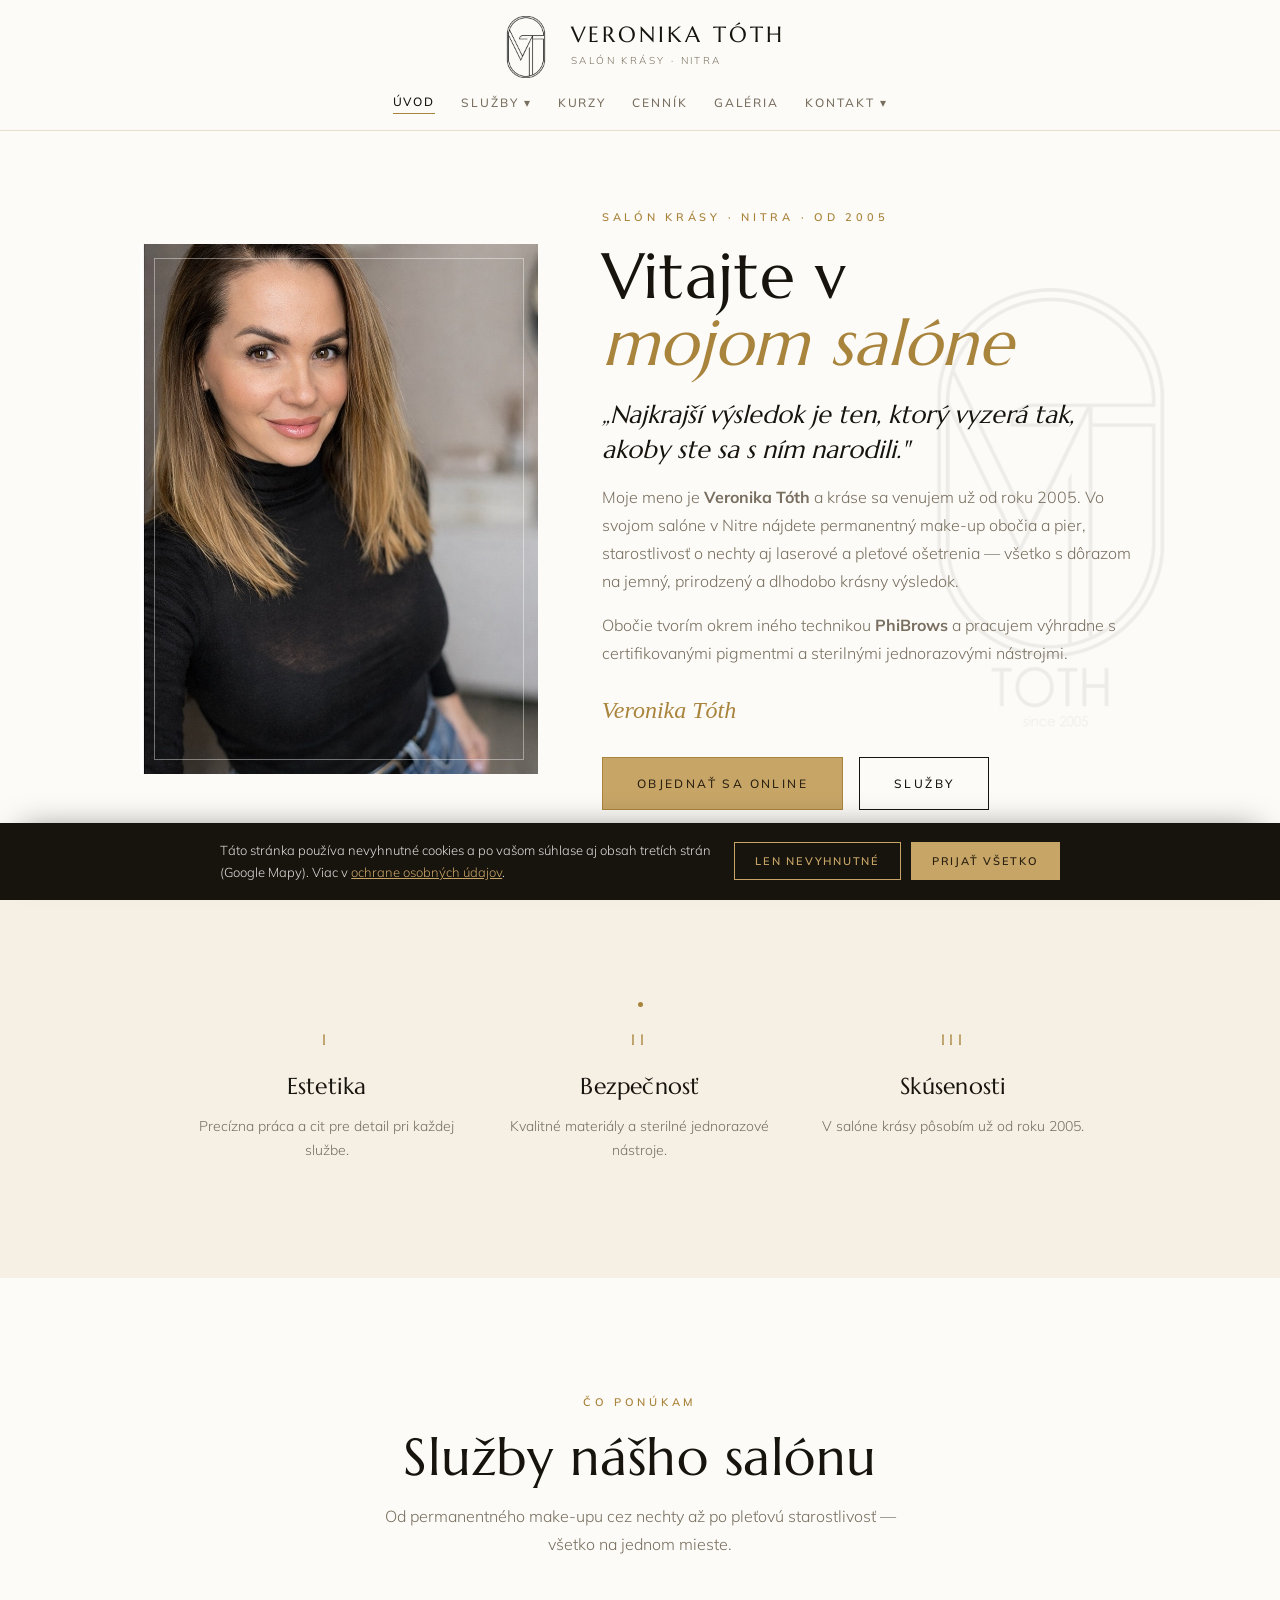
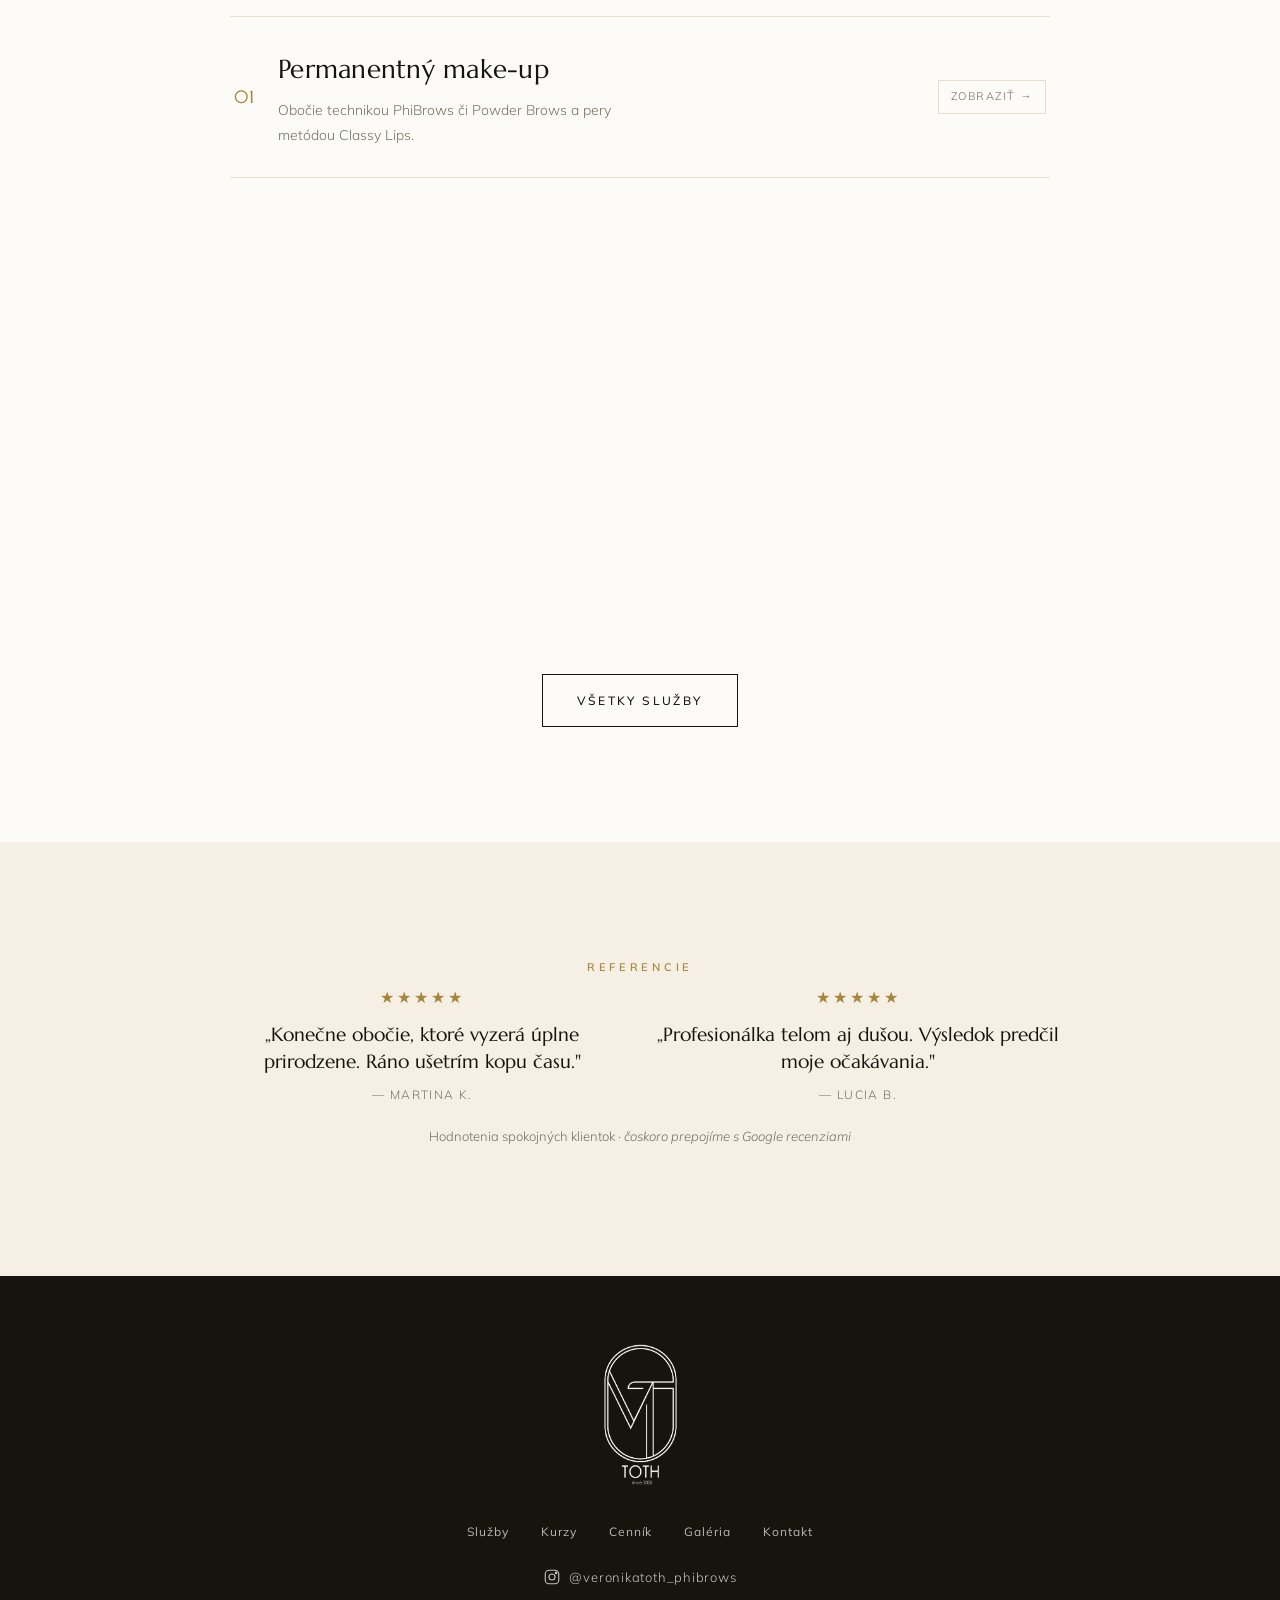
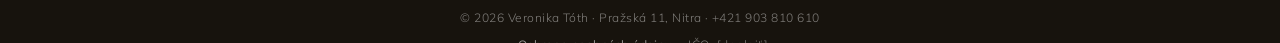
==== commit 2ea65a42: "Uvod: nadpis 'Vitajte v mojom salone' + meno v texte Co-Authored-By: Claude Opus 4.8 <noreply@anthro" ====
--- a/navrh-2/index.html
+++ b/navrh-2/index.html
@@ -342,9 +342,9 @@
         <div class="intro-photo frame"><div class="ph tall"><img src="images/veronika.jpg" alt="Veronika Tóth — salón krásy Nitra"></div></div>
         <div class="intro-txt">
           <span class="kicker">Salón krásy · Nitra · od 2005</span>
-          <h1>Vitajte, som <em>Veronika</em></h1>
+          <h1>Vitajte v <em>mojom salóne</em></h1>
           <p class="quote">„Najkrajší výsledok je ten, ktorý vyzerá tak, akoby ste sa s ním narodili."</p>
-          <p>Kráse sa venujem už <strong>od roku 2005</strong>. Vo svojom salóne v Nitre nájdete permanentný make-up obočia a pier, starostlivosť o nechty aj laserové a pleťové ošetrenia — všetko s dôrazom na jemný, prirodzený a dlhodobo krásny výsledok.</p>
+          <p>Moje meno je <strong>Veronika Tóth</strong> a kráse sa venujem už od roku 2005. Vo svojom salóne v Nitre nájdete permanentný make-up obočia a pier, starostlivosť o nechty aj laserové a pleťové ošetrenia — všetko s dôrazom na jemný, prirodzený a dlhodobo krásny výsledok.</p>
           <p>Obočie tvorím okrem iného technikou <strong>PhiBrows</strong> a pracujem výhradne s certifikovanými pigmentmi a sterilnými jednorazovými nástrojmi.</p>
           <div class="sig">Veronika Tóth</div>
           <div class="intro-actions">
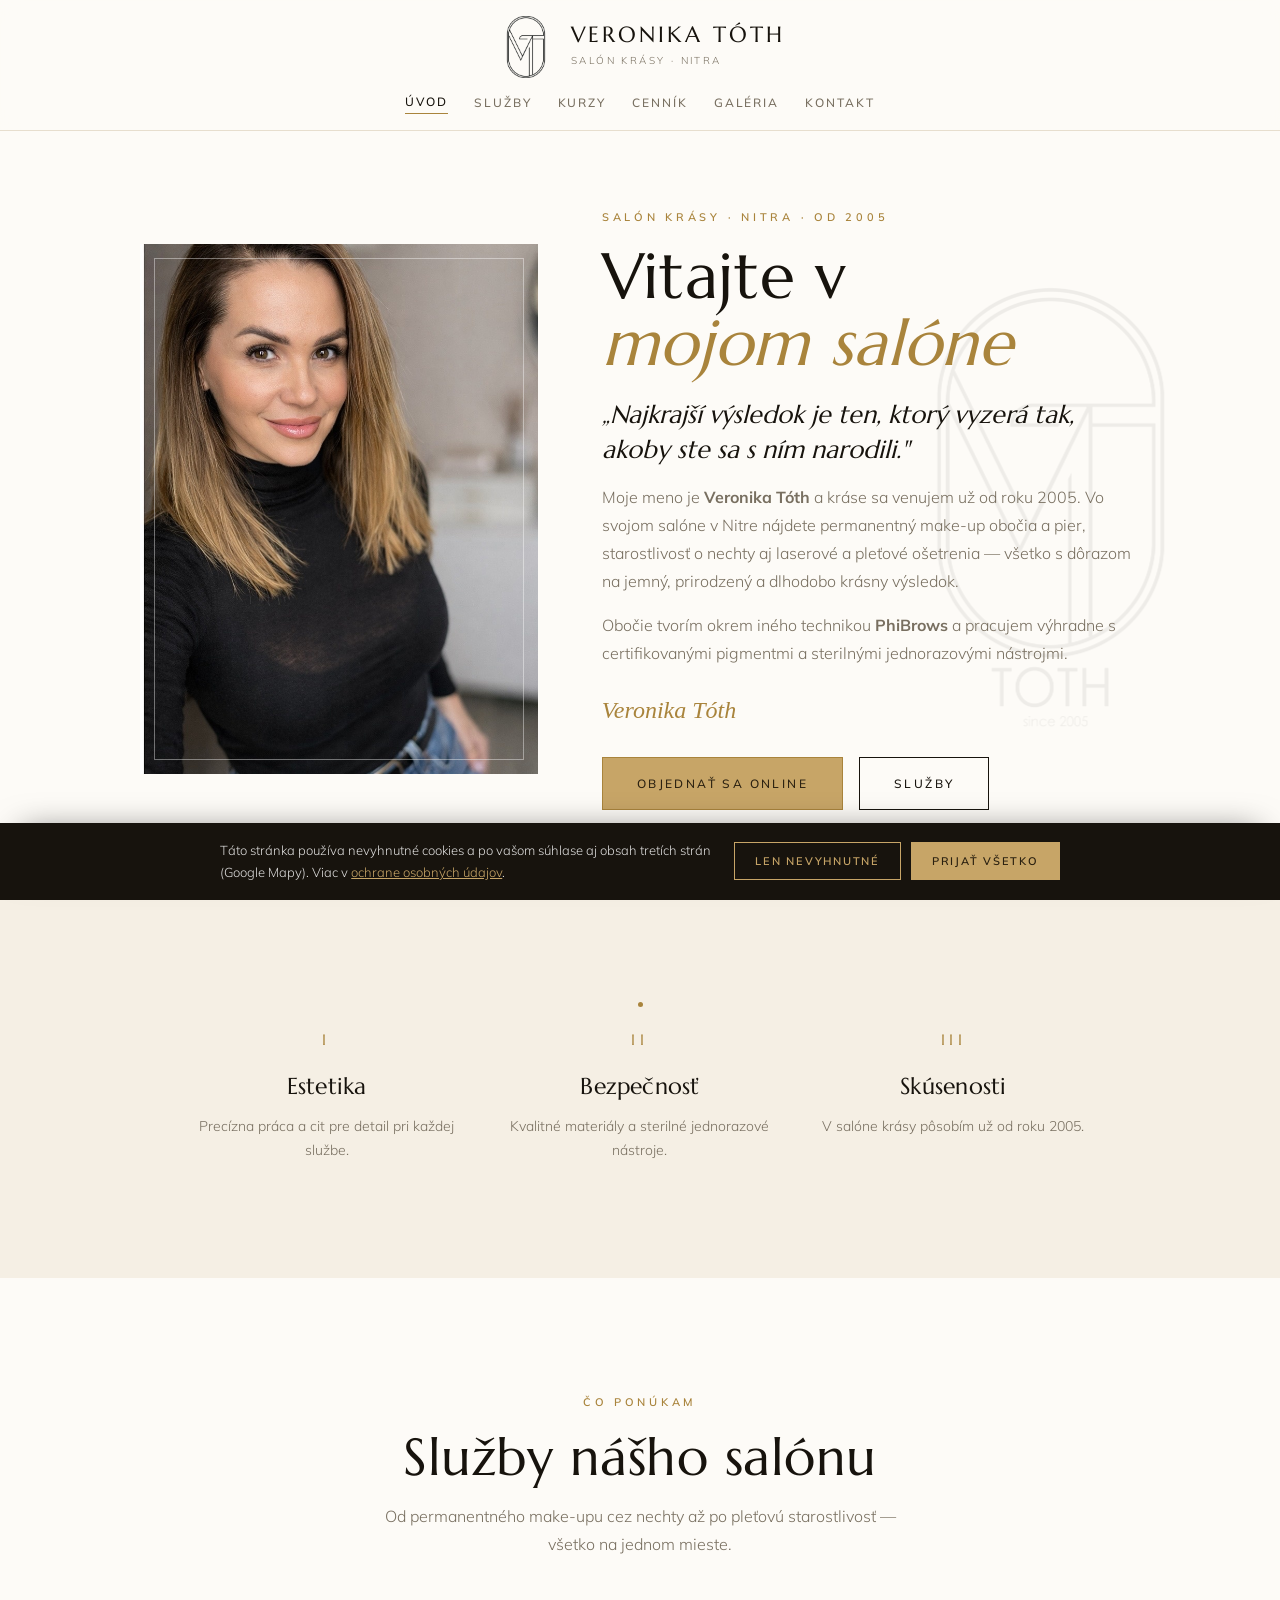
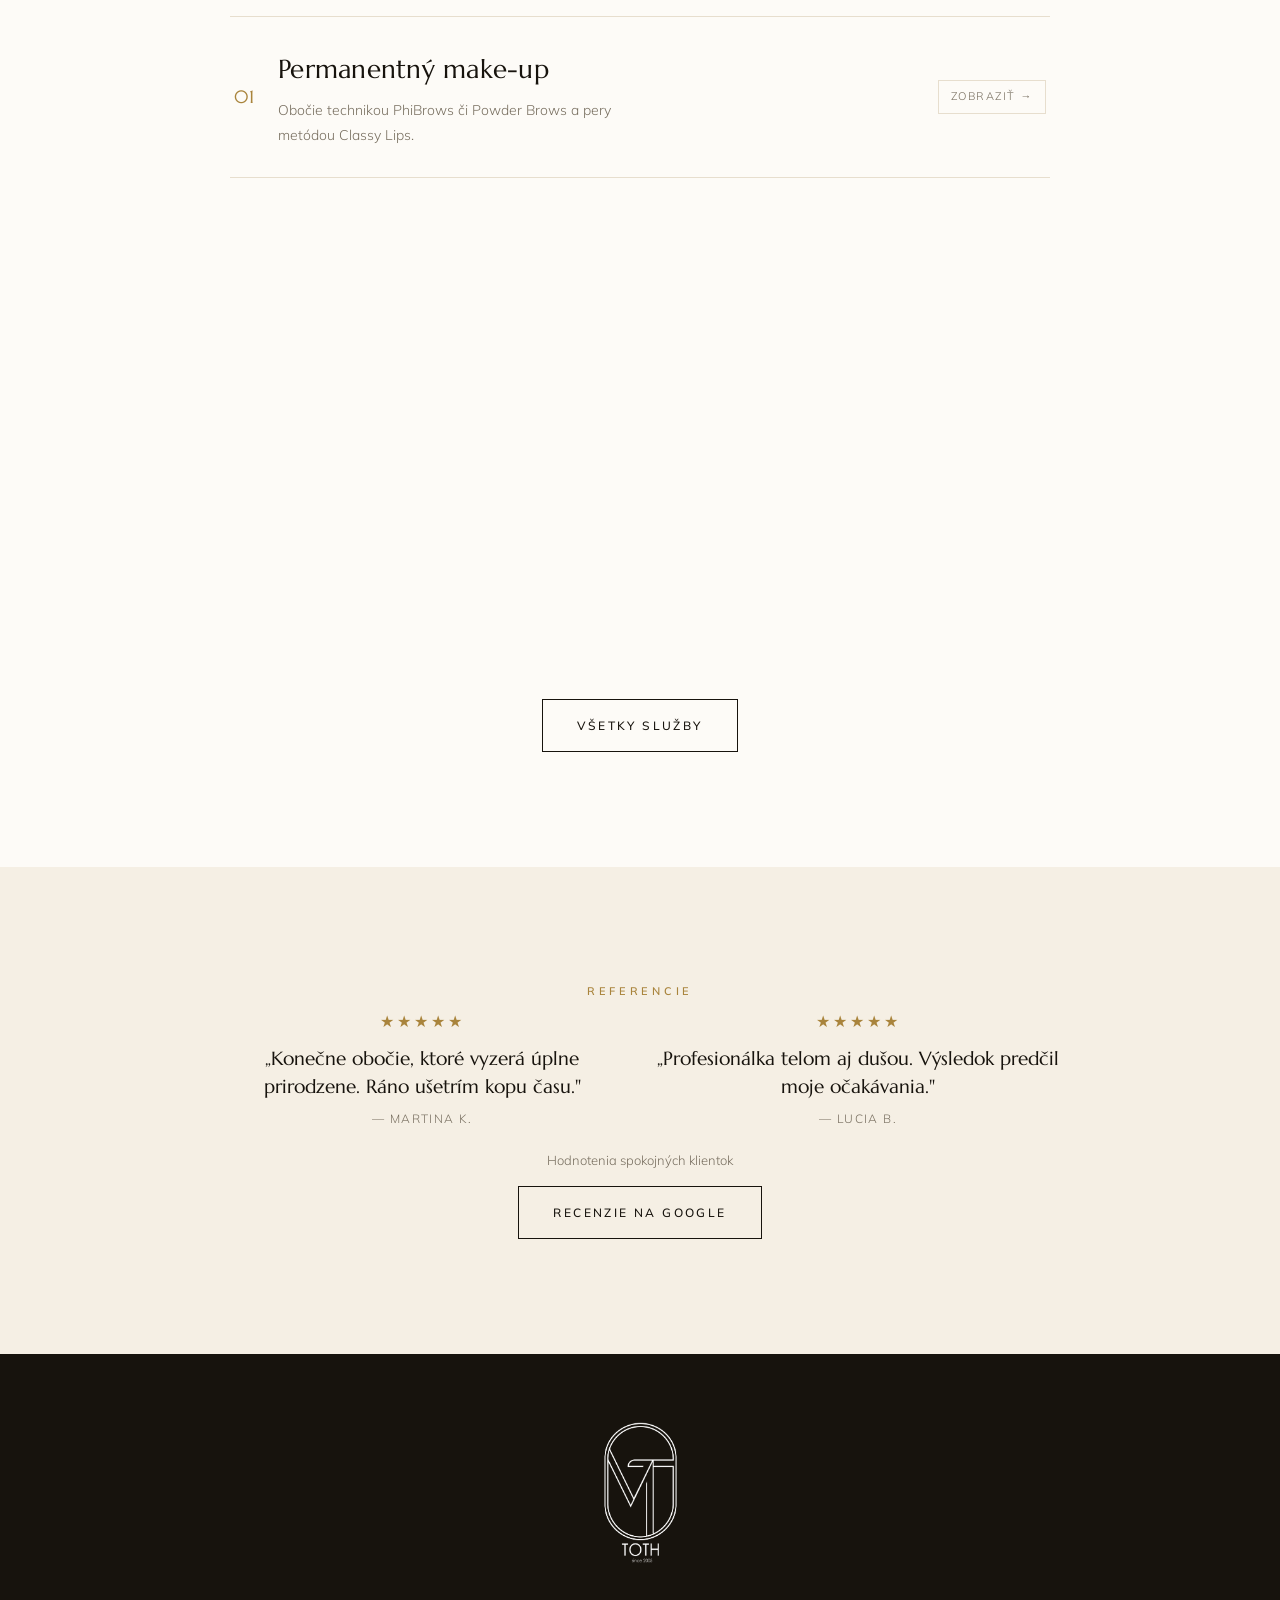
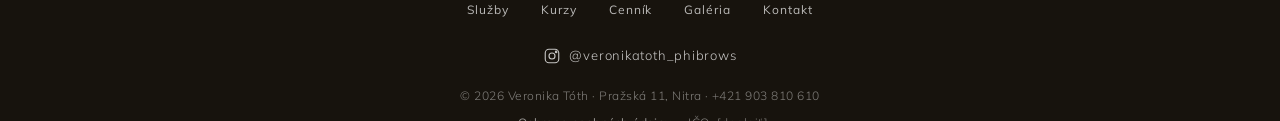
==== commit ee7ead54: "Vitazi (Sluzby Karty, Kontakt 1), odstranena lymfodrenaz, chlpky namiesto vlaskov, hodiny 'len na ob" ====
--- a/navrh-2/index.html
+++ b/navrh-2/index.html
@@ -94,6 +94,9 @@
   /* reálne fotky v rámoch */
   .ph img { position:absolute; inset:0; width:100%; height:100%; object-fit:cover; display:block; image-orientation: from-image; transition: transform .8s cubic-bezier(.2,.7,.2,1); }
   .frame:hover .ph img { transform: scale(1.05); }
+  .ph video { position:absolute; inset:0; width:100%; height:100%; object-fit:cover; display:block; }
+  .gal-sub { font-family:var(--display); font-size:22px; text-align:left; margin:clamp(28px,4vw,40px) 0 14px; }
+  .gal-sub:first-of-type { margin-top:0; }
 
   /* logo v hlavičke */
   .brand .logo-mark { height:62px; width:auto; display:block; }
@@ -312,23 +315,11 @@
     <button class="menu-toggle" id="menuBtn" aria-label="Menu"><svg width="24" height="24" viewBox="0 0 24 24" fill="none" stroke="currentColor" stroke-width="1.4"><path d="M3 6h18M3 12h18M3 18h18"/></svg></button>
     <nav class="links" id="navlinks">
       <button data-go="uvod" class="active">Úvod</button>
-      <span class="has-sub">
-        <button type="button" class="sub-toggle">Služby ▾</button>
-        <span class="submenu">
-          <button data-go="sluzby">Zoznam</button>
-          <button data-go="sluzby-karty">Karty</button>
-        </span>
-      </span>
+      <button data-go="sluzby">Služby</button>
       <button data-go="kurzy">Kurzy</button>
       <button data-go="cennik">Cenník</button>
       <button data-go="galeria">Galéria</button>
-      <span class="has-sub">
-        <button type="button" class="sub-toggle">Kontakt ▾</button>
-        <span class="submenu">
-          <button data-go="kontakt">Kontakt 1</button>
-          <button data-go="kontakt-split">Kontakt 2</button>
-        </span>
-      </span>
+      <button data-go="kontakt">Kontakt</button>
     </nav>
   </div>
 </header>
@@ -373,7 +364,7 @@
           <div class="svc" data-go="sluzby" style="cursor:pointer"><span class="no">01</span><div><h3>Permanentný make-up</h3><p>Obočie technikou PhiBrows či Powder Brows a pery metódou Classy Lips.</p></div><span class="tag">Zobraziť →</span></div>
           <div class="svc" data-go="sluzby" style="cursor:pointer"><span class="no">02</span><div><h3>Manikúra &amp; pedikúra</h3><p>Modelácia gélových nechtov, gél lak, klasická manikúra aj pedikúra.</p></div><span class="tag">Zobraziť →</span></div>
           <div class="svc" data-go="sluzby" style="cursor:pointer"><span class="no">03</span><div><h3>Laserové ošetrenia</h3><p>Odstránenie nevyhovujúceho PMU a tetovaní a osviežujúci Carbon peel.</p></div><span class="tag">Zobraziť →</span></div>
-          <div class="svc" data-go="sluzby" style="cursor:pointer"><span class="no">04</span><div><h3>Pleť &amp; telo</h3><p>Lymfodrenáž a starostlivosť pre sviežu a oddýchnutú pleť.</p></div><span class="tag">Zobraziť →</span></div>
+          <div class="svc" data-go="kontakt" style="cursor:pointer"><span class="no">04</span><div><h3>Darčekové poukazy</h3><p>Potešte blízkych poukazom na permanentný make-up či starostlivosť o nechty.</p></div><span class="tag">Napíšte →</span></div>
         </div>
         <div style="text-align:center;margin-top:36px"><a class="btn" data-go="sluzby" href="#sluzby">Všetky služby</a></div>
       </div>
@@ -387,7 +378,8 @@
           <div class="rq"><div class="stars">★★★★★</div><p>„Konečne obočie, ktoré vyzerá úplne prirodzene. Ráno ušetrím kopu času."</p><span>— Martina K.</span></div>
           <div class="rq"><div class="stars">★★★★★</div><p>„Profesionálka telom aj dušou. Výsledok predčil moje očakávania."</p><span>— Lucia B.</span></div>
         </div>
-        <p class="pnote" style="margin-top:20px">Hodnotenia spokojných klientok · <em>čoskoro prepojíme s Google recenziami</em></p>
+        <p class="pnote" style="margin-top:20px">Hodnotenia spokojných klientok</p>
+        <div style="text-align:center;margin-top:14px"><a class="btn" href="https://share.google/l2OJdri5wWEotfM0E" target="_blank" rel="noopener">Recenzie na Google</a></div>
       </div>
     </section>
   </div>
@@ -396,134 +388,18 @@
   <div class="view" id="sluzby">
     <section>
       <div class="wrap">
-        <div class="head"><span class="kicker">Služby · Zoznam</span><h2>Zákroky na mieru</h2><p>Každej klientke navrhujem riešenie na mieru. Kliknutím na „Prečítať viac" zobrazíte podrobný popis; ceny nájdete v cenníku.</p></div>
-
-        <div class="vlist">
-          <div class="vrow">
-            <div class="ic"><svg viewBox="0 0 24 24" fill="none" stroke="currentColor" stroke-width="1.4" stroke-linecap="round"><path d="M3 15c4-6 14-6 18-1"/><path d="M6.5 13l-1-2"/><path d="M10.5 11.6l-.6-2.2"/><path d="M14 11.2l.5-2.2"/><path d="M17.6 12.2l1.2-1.9"/></svg></div>
-            <div class="tx"><div class="rowh"><h3>Obočie</h3><span class="tag">PMU · obočie</span></div>
-              <p class="lead2">Permanentný make-up obočia, ktorý vyzerá úplne prirodzene — podľa vášho typu volíme jemné vlásky alebo púdrový tieň.</p>
-              <details class="more"><summary>Prečítať viac</summary><div class="more-body">
-                <p>Pred zákrokom si vždy spoločne navrhneme tvar a odtieň presne na mieru vašej tváre a typu pleti. Pracujem s certifikovanými pigmentmi a sterilnými jednorazovými nástrojmi.</p>
-                <p><strong>Powder Brows</strong> — púdrová (strojčeková) technika, ktorá vytvorí jemný, rovnomerný tieň. Obočie vyzerá ako zľahka vyplnené púdrom či ceruzkou; ideálne pre mastnejšiu pleť a pre tie, ktoré chcú upravený, no stále jemný výsledok.</p>
-                <p><strong>Hair Stroke</strong> — realistické jednotlivé vlásky vytvárané strojčekom. Verne kopírujú prirodzený rast obočia a citlivo dopĺňajú miesta, kde vlásky chýbajú.</p>
-                <p><strong>Microblading</strong> — manuálna metóda, pri ktorej sa vlásky kreslia ručne špeciálnym nástrojom. Hodí sa najmä pre normálnu až suchšiu pleť a na jemné dokreslenie tvaru a hustoty.</p>
-                <p><strong>Combi Brows</strong> — kombinácia vláskov a púdrového tieňa (vpredu jemné vlásky, smerom k chvostíku sýtejší tieň) pre plný, no stále prirodzený výsledok.</p>
-                <p><strong>Korekcia</strong> — po prvom sedení nasleduje kontrolné doladenie; ďalšie oživenie pigmentu odporúčam podľa toho, ako farba postupne bledne.</p>
-              </div></details>
-            </div>
-          </div>
-
-          <div class="vrow">
-            <div class="ic"><svg viewBox="0 0 24 24" fill="none" stroke="currentColor" stroke-width="1.4" stroke-linejoin="round"><path d="M3 11c3-3 6-3 9 0 3-3 6-3 9 0-2 3.6-6 5-9 5s-7-1.4-9-5z"/><path d="M3 11h18"/></svg></div>
-            <div class="tx"><div class="rowh"><h3>Pery</h3><span class="tag">PMU · pery</span></div>
-              <p class="lead2">Prirodzené dotvorenie tvaru a farby pier metódou Classy Lips.</p>
-              <details class="more"><summary>Prečítať viac</summary><div class="more-body">
-                <p><strong>Classy Lips</strong> je jemná technika permanentného make-upu pier. Dotvorí kontúru, zjednotí nerovnomernú farbu a perám vráti sviežosť a mladistvý vzhľad.</p>
-                <p>Odtieň volíme tak, aby ladil s vašou prirodzenou farbou pier a pleti — výsledok pôsobí zdravo a plnšie, nikdy nie „namaľovane".</p>
-                <p>Pery po zákroku prechádzajú niekoľkodňovým hojením a finálny, jemnejší odtieň sa ustáli po pár týždňoch. Súčasťou je konzultácia a v prípade potreby korekcia.</p>
-              </div></details>
-            </div>
-          </div>
-
-          <div class="vrow">
-            <div class="ic"><svg viewBox="0 0 24 24" fill="none" stroke="currentColor" stroke-width="1.4" stroke-linejoin="round"><path d="M12 3l1.8 6.2L20 11l-6.2 1.8L12 19l-1.8-6.2L4 11l6.2-1.8z"/></svg></div>
-            <div class="tx"><div class="rowh"><h3>Laserové ošetrenia</h3><span class="tag">Laser</span></div>
-              <p class="lead2">Šetrné laserové odstránenie nevyhovujúceho PMU a menších tetovaní, plus osviežujúci Carbon peel.</p>
-              <details class="more"><summary>Prečítať viac</summary><div class="more-body">
-                <p><strong>Odstránenie permanentného make-upu</strong> — laserom postupne rozrušujeme a odstraňujeme starý alebo nevyhovujúci pigment. Prebieha vo viacerých sedeniach s odstupom, aby sa pokožka stihla hojiť.</p>
-                <p><strong>Odstránenie menších tetovaní</strong> — počet sedení aj cena závisia od veľkosti, farby a hĺbky tetovania; presne to zhodnotíme pri konzultácii.</p>
-                <p><strong>Carbon peel</strong> — ošetrenie tváre, pri ktorom sa nanesie špeciálna uhlíková maska a následne sa pracuje laserom. Pleť sa vyhladí a rozjasní, zjednotí sa tón a zmenšia sa rozšírené póry — ideálne pre okamžite sviežejší vzhľad, napríklad pred udalosťou.</p>
-              </div></details>
-            </div>
-          </div>
-
-          <div class="vrow">
-            <div class="ic"><svg viewBox="0 0 24 24" fill="none" stroke="currentColor" stroke-width="1.4" stroke-linejoin="round"><path d="M12 3s6 6.5 6 10.5a6 6 0 0 1-12 0C6 9.5 12 3 12 3z"/></svg></div>
-            <div class="tx"><div class="rowh"><h3>Lymfodrenáž</h3><span class="tag">Doplnková</span></div>
-              <p class="lead2">Šetrná lymfatická drenáž tváre pre sviežejší a oddýchnutý vzhľad.</p>
-              <details class="more"><summary>Prečítať viac</summary><div class="more-body">
-                <p>Manuálna lymfatická drenáž jemnými, presnými pohybmi podporuje odtok lymfy, prekrvenie a odvodnenie pokožky.</p>
-                <p>Pomáha zmierniť opuchy a pocit unavenej pleti, podporuje jej regeneráciu a krásne dopĺňa ostatné ošetrenia. Je príjemná, relaxačná a úplne neinvazívna.</p>
-              </div></details>
-            </div>
-          </div>
-
-          <div class="vrow">
-            <div class="ic"><svg viewBox="0 0 24 24" fill="none" stroke="currentColor" stroke-width="1.4" stroke-linejoin="round"><path d="M10 3h4v2.5h-4z"/><path d="M9.5 8.5c0-1.6 1-3 2.5-3s2.5 1.4 2.5 3v8.5a1.5 1.5 0 0 1-1.5 1.5h-2a1.5 1.5 0 0 1-1.5-1.5z"/><path d="M9.5 12h5"/></svg></div>
-            <div class="tx"><div class="rowh"><h3>Manikúra</h3><span class="tag">Nechty</span></div>
-              <p class="lead2">Precízna starostlivosť o ruky a nechty — od klasickej manikúry po modeláciu gélom.</p>
-              <details class="more"><summary>Prečítať viac</summary><div class="more-body">
-                <p><strong>Modelácia gélových nechtov</strong> — vymodelovanie pevných, prirodzene vyzerajúcich nechtov gélom vrátane úpravy tvaru a dĺžky.</p>
-                <p><strong>Gél lak s kaučukovou bázou</strong> — trvácny gél lak so spevňujúcou bázou, ktorá chráni a posilňuje váš vlastný necht.</p>
-                <p><strong>Klasická a pánska manikúra</strong> — úprava tvaru nechtov, ošetrenie nechtovej kožičky a starostlivosť o pokožku rúk.</p>
-                <p>K dispozícii je aj <strong>zdobenie</strong> podľa vašich predstáv, <strong>oprava</strong> jednotlivých nechtov a šetrné <strong>odstránenie</strong> starého gélu.</p>
-              </div></details>
-            </div>
-          </div>
-
-          <div class="vrow">
-            <div class="ic"><svg viewBox="0 0 24 24" fill="none" stroke="currentColor" stroke-width="1.4" stroke-linejoin="round" stroke-linecap="round"><path d="M9 4C6.5 4 5 6.5 5 10c0 2.5 1 4 1 6.5 0 2 1.5 3.2 3.5 3.2s3-1.6 3-3.6c0-2 .6-3 .6-5.1"/><circle cx="15.5" cy="6" r="1"/><circle cx="17.6" cy="8.6" r="1"/><circle cx="18.2" cy="11.6" r="1"/></svg></div>
-            <div class="tx"><div class="rowh"><h3>Pedikúra</h3><span class="tag">Nechty</span></div>
-              <p class="lead2">Starostlivosť o nohy v príjemnom prostredí — mokrá aj suchá pedikúra a modelácia.</p>
-              <details class="more"><summary>Prečítať viac</summary><div class="more-body">
-                <p><strong>Mokrá pedikúra</strong> — klasická pedikúra s kúpeľom; zmäkčí pokožku, upraví nechty a odstráni zrohovatenú kožu.</p>
-                <p><strong>Suchá (prístrojová) pedikúra</strong> — ošetrenie bez namáčania, precízne a šetrné, vhodné aj pre citlivejšie nohy.</p>
-                <p><strong>Modelácia nechtov na nohách</strong> — spevnenie a úprava nechtov gélom pre dlhotrvajúci upravený vzhľad.</p>
-              </div></details>
-            </div>
-          </div>
-        </div>
-
-        <div style="text-align:center;margin-top:clamp(40px,6vw,64px);display:flex;gap:16px;justify-content:center;flex-wrap:wrap">
-          <a class="btn gold" href="https://booqme.app/sk/rezervacia/veronika-tothova" target="_blank" rel="noopener">Objednať sa online</a>
-          <a class="btn" data-go="cennik" href="#cennik">Pozrieť cenník</a>
-        </div>
-      </div>
-    </section>
-
-    <!-- FAQ + starostlivosť (na stránke Služby) -->
-    <section class="section-beige">
-      <div class="wrap">
-        <div class="head"><span class="kicker">Časté otázky</span><h2>Čo vás najčastejšie zaujíma</h2></div>
-        <div class="faq">
-          <details class="q" open><summary>Bolí zákrok?</summary><p>Pred aj počas zákroku používam znecitlivenie, takže väčšina klientok cíti len mierny tlak. Vnímanie je individuálne, ale zákrok je celkovo dobre znesiteľný.</p></details>
-          <details class="q"><summary>Ako dlho permanentný make-up vydrží?</summary><p>Spravidla 12 – 18 mesiacov v závislosti od typu pleti, životného štýlu a starostlivosti. Následne sa odporúča obnova, ktorá udrží výsledok svieži.</p></details>
-          <details class="q"><summary>Ako prebieha prvé sedenie?</summary><p>Začíname konzultáciou a spoločným návrhom tvaru a odtieňa. Nasleduje samotný zákrok a po približne 4 – 8 týždňoch kontrolné sedenie, kde výsledok doladíme.</p></details>
-          <details class="q"><summary>Pre koho nie je zákrok vhodný?</summary><p>Počas tehotenstva a dojčenia, pri niektorých ochoreniach či užívaní určitých liekov zákrok neodporúčam. V prípade pochybností sa vopred poraďte so mnou alebo lekárom.</p></details>
-          <details class="q"><summary>Ako sa objednám?</summary><p>Najjednoduchšie online cez rezervačný systém, prípadne telefonicky. Termín si vyberiete podľa aktuálnej dostupnosti.</p></details>
-        </div>
-
-        <div class="care">
-          <h3>Starostlivosť po zákroku</h3>
-          <div class="care-list">
-            <div class="care-step"><span class="cn">1</span><p><strong>Udržujte čistotu a sucho</strong>Prvé dni sa ošetrenej oblasti nedotýkajte a udržujte ju čistú a suchú.</p></div>
-            <div class="care-step"><span class="cn">2</span><p><strong>Aplikujte odporúčaný krém</strong>Podľa pokynov nanášajte tenkú vrstvu odporúčaného prípravku.</p></div>
-            <div class="care-step"><span class="cn">3</span><p><strong>Chráňte pred slnkom a vodou</strong>Vyhnite sa saune, bazénu, soláriu a priamemu slnku približne dva týždne.</p></div>
-            <div class="care-step"><span class="cn">4</span><p><strong>Neodlupujte kožu</strong>Odlupujúcu sa kožu nechajte odpadnúť samú — inak hrozí nerovnomerný výsledok.</p></div>
-          </div>
-          <p class="pnote" style="text-align:center">Kompletné písomné pokyny dostanete od nás po zákroku. Plný výsledok sa ustáli po 4 – 6 týždňoch.</p>
-        </div>
-      </div>
-    </section>
-  </div>
-
-  <!-- SLUZBY – KARTY -->
-  <div class="view" id="sluzby-karty">
-    <section>
-      <div class="wrap">
-        <div class="head"><span class="kicker">Služby · Karty</span><h2>Zákroky na mieru</h2><p>Každej klientke navrhujem riešenie na mieru. Kliknutím na „Prečítať viac" zobrazíte podrobný popis; ceny nájdete v cenníku.</p></div>
+        <div class="head"><span class="kicker">Služby</span><h2>Zákroky na mieru</h2><p>Každej klientke navrhujem riešenie na mieru. Kliknutím na „Prečítať viac" zobrazíte podrobný popis; ceny nájdete v cenníku.</p></div>
         <div class="vgrid">
           <div class="vcard">
             <div class="ic"><svg viewBox="0 0 24 24" fill="none" stroke="currentColor" stroke-width="1.4" stroke-linecap="round"><path d="M3 15c4-6 14-6 18-1"/><path d="M6.5 13l-1-2"/><path d="M10.5 11.6l-.6-2.2"/><path d="M14 11.2l.5-2.2"/><path d="M17.6 12.2l1.2-1.9"/></svg></div>
             <h3>Obočie</h3><span class="tag">PMU · obočie</span>
-            <p class="lead2">Permanentný make-up obočia, ktorý vyzerá úplne prirodzene — podľa vášho typu volíme jemné vlásky alebo púdrový tieň.</p>
+            <p class="lead2">Permanentný make-up obočia, ktorý vyzerá úplne prirodzene — podľa vášho typu volíme jemné chĺpky alebo púdrový tieň.</p>
             <details class="more"><summary>Prečítať viac</summary><div class="more-body">
               <p>Pred zákrokom si vždy spoločne navrhneme tvar a odtieň na mieru vašej tváre a typu pleti. Pracujem s certifikovanými pigmentmi a sterilnými jednorazovými nástrojmi.</p>
               <p><strong>Powder Brows</strong> — púdrová technika s jemným, rovnomerným tieňom; ideálna pre mastnejšiu pleť a upravený, no jemný výsledok.</p>
-              <p><strong>Hair Stroke</strong> — realistické jednotlivé vlásky strojčekom, verne kopírujúce prirodzený rast obočia.</p>
-              <p><strong>Microblading</strong> — manuálne kreslené vlásky; vhodné najmä pre normálnu až suchšiu pleť.</p>
-              <p><strong>Combi Brows</strong> — kombinácia vláskov a púdrového tieňa pre plný, no prirodzený výsledok.</p>
+              <p><strong>Hair Stroke</strong> — realistické jednotlivé chĺpky strojčekom, verne kopírujúce prirodzený rast obočia.</p>
+              <p><strong>Microblading</strong> — manuálne kreslené chĺpky; vhodné najmä pre normálnu až suchšiu pleť.</p>
+              <p><strong>Combi Brows</strong> — kombinácia chĺpkov a púdrového tieňa pre plný, no prirodzený výsledok.</p>
               <p><strong>Korekcia</strong> — kontrolné doladenie po prvom sedení a neskoršie oživenie pigmentu.</p>
             </div></details>
           </div>
@@ -545,15 +421,6 @@
               <p><strong>Odstránenie PMU</strong> — laserom postupne rozrušujeme a odstraňujeme starý pigment, vo viacerých sedeniach s odstupom.</p>
               <p><strong>Odstránenie menších tetovaní</strong> — počet sedení aj cena závisia od veľkosti, farby a hĺbky; zhodnotíme pri konzultácii.</p>
               <p><strong>Carbon peel</strong> — uhlíková maska a laser vyhladia a rozjasnia pleť, zjednotia tón a zmenšia rozšírené póry.</p>
-            </div></details>
-          </div>
-          <div class="vcard">
-            <div class="ic"><svg viewBox="0 0 24 24" fill="none" stroke="currentColor" stroke-width="1.4" stroke-linejoin="round"><path d="M12 3s6 6.5 6 10.5a6 6 0 0 1-12 0C6 9.5 12 3 12 3z"/></svg></div>
-            <h3>Lymfodrenáž</h3><span class="tag">Doplnková</span>
-            <p class="lead2">Šetrná lymfatická drenáž tváre pre sviežejší a oddýchnutý vzhľad.</p>
-            <details class="more"><summary>Prečítať viac</summary><div class="more-body">
-              <p>Manuálna lymfatická drenáž jemnými pohybmi podporuje odtok lymfy, prekrvenie a odvodnenie pokožky.</p>
-              <p>Pomáha zmierniť opuchy a pocit unavenej pleti, podporuje regeneráciu a krásne dopĺňa ostatné ošetrenia. Je príjemná a úplne neinvazívna.</p>
             </div></details>
           </div>
           <div class="vcard">
@@ -631,9 +498,9 @@
           <div class="price-group">
             <h3>Permanentný make-up</h3>
             <div class="prow"><div class="l">Powder Brows<small>Púdrové obočie — strojčeková technika</small></div><div class="r">200 €</div></div>
-            <div class="prow"><div class="l">Hair Stroke<small>Realistické vlásky — strojčeková technika</small></div><div class="r">200 €</div></div>
+            <div class="prow"><div class="l">Hair Stroke<small>Realistické chĺpky — strojčeková technika</small></div><div class="r">200 €</div></div>
             <div class="prow"><div class="l">Combi Brows<small>Spojenie techník powder + hair stroke</small></div><div class="r">230 €</div></div>
-            <div class="prow"><div class="l">Microblading<small>Manuálne tetovanie vlások</small></div><div class="r">200 €</div></div>
+            <div class="prow"><div class="l">Microblading<small>Manuálne tetovanie chĺpkov</small></div><div class="r">200 €</div></div>
             <div class="prow"><div class="l">Classy Lips<small>Permanentný make-up pier</small></div><div class="r">200 €</div></div>
             <div class="prow"><div class="l">Cartridge<small>Jednorazová ihla</small></div><div class="r">30 €</div></div>
             <div class="prow"><div class="l">Korekcia do 3 mesiacov<small>Od 1. sedenia</small></div><div class="r">30 €</div></div>
@@ -645,10 +512,6 @@
             <div class="prow"><div class="l">Odstránenie permanentného make-upu</div><div class="r">45 €</div></div>
             <div class="prow"><div class="l">Odstránenie tetovania<small>Podľa rozsahu tetovania</small></div><div class="r">50 – 200 €</div></div>
             <div class="prow"><div class="l">Carbon peel<small>Ošetrenie tváre — maska + laser</small></div><div class="r">45 €</div></div>
-          </div>
-          <div class="price-group">
-            <h3>Pleť &amp; telo</h3>
-            <div class="prow"><div class="l">Lymfodrenáž<small>Lymfatická drenáž tváre</small></div><div class="r">30 €</div></div>
           </div>
           <div class="price-group">
             <h3>Manikúra</h3>
@@ -683,13 +546,23 @@
     <section>
       <div class="wrap">
         <div class="head"><span class="kicker">Fotogaléria</span><h2>Výsledky</h2></div>
+        <h3 class="gal-sub">Permanentný make-up</h3>
         <div class="gal">
-          <div class="frame"><div class="ph square"><img src="images/g1.webp" alt="PhiBrows — detail vlások"><span class="lab">Obočie · PhiBrows</span></div></div>
+          <div class="frame"><div class="ph square"><img src="images/g1.webp" alt="PhiBrows — detail chĺpkov"><span class="lab">Obočie · PhiBrows</span></div></div>
+          <div class="frame"><div class="ph square"><img src="images/obocie1.jpg" alt="Obočie — výsledok"><span class="lab">Obočie</span></div></div>
+          <div class="frame"><div class="ph square"><img src="images/obocie2.jpg" alt="Obočie — výsledok"><span class="lab">Obočie</span></div></div>
           <div class="frame"><div class="ph square"><img src="images/g4.jpg" alt="Výsledok — obočie"><span class="lab">Výsledok</span></div></div>
           <div class="frame"><div class="ph square"><img src="images/g5.jpg" alt="Výsledok — obočie"><span class="lab">Výsledok</span></div></div>
-          <div class="frame"><div class="ph square"><img src="images/g2.jpg" alt="Výsledok — tvár"><span class="lab">Detail</span></div></div>
-          <div class="frame"><div class="ph square"><img src="images/g3.webp" alt="Zákrok"><span class="lab">Zákrok</span></div></div>
-          <div class="frame"><div class="ph square"><img src="images/hero.jpg" alt="Detail práce"><span class="lab">Detail</span></div></div>
+          <div class="frame"><div class="ph square"><img src="images/g2.jpg" alt="Výsledok — pery a tvár"><span class="lab">Pery</span></div></div>
+        </div>
+        <h3 class="gal-sub">Nechty</h3>
+        <div class="gal">
+          <div class="frame"><div class="ph square"><video src="images/nechty-vid1.mp4" autoplay muted loop playsinline></video><span class="lab">Video</span></div></div>
+          <div class="frame"><div class="ph square"><img src="images/nechty1.jpg" alt="Nechty — modelácia"><span class="lab">Nechty</span></div></div>
+          <div class="frame"><div class="ph square"><img src="images/nechty2.jpg" alt="Nechty — modelácia"><span class="lab">Nechty</span></div></div>
+          <div class="frame"><div class="ph square"><video src="images/nechty-vid2.mp4" autoplay muted loop playsinline></video><span class="lab">Video</span></div></div>
+          <div class="frame"><div class="ph square"><img src="images/nechty3.jpg" alt="Nechty — modelácia"><span class="lab">Nechty</span></div></div>
+          <div class="frame"><div class="ph square"><img src="images/nechty4.jpg" alt="Nechty — modelácia"><span class="lab">Nechty</span></div></div>
         </div>
         <p class="pnote">Aktuálne práce nájdete na Instagrame <a href="https://www.instagram.com/veronikatoth_phibrows/" target="_blank" rel="noopener"><strong>@veronikatoth_phibrows</strong></a>.</p>
       </div>
@@ -707,7 +580,7 @@
             <div class="r"><div class="k">Telefón</div><div class="v"><a href="tel:+421903810610">+421 903 810 610</a></div></div>
             <div class="r"><div class="k">E-mail</div><div class="v"><a href="mailto:pmutoth@gmail.com">pmutoth@gmail.com</a></div></div>
             <div class="r"><div class="k">Instagram</div><div class="v"><a href="https://www.instagram.com/veronikatoth_phibrows/" target="_blank" rel="noopener">@veronikatoth_phibrows</a></div></div>
-            <div class="r"><div class="k">Otváracie hodiny</div><div class="v">Podľa online rezervácie<small>Termíny cez rezervačný systém</small></div></div>
+            <div class="r"><div class="k">Objednávky</div><div class="v">Len na objednávku<small>Každý deň · termín zrušte min. 24 h vopred</small></div></div>
             <div class="r"><div class="k">Storno</div><div class="v">Termín zrušte prosím min. 24 h vopred<small>Pri neskoršom zrušení môže byť účtovaný poplatok</small></div></div>
             <div class="book"><a class="btn gold" href="https://booqme.app/sk/rezervacia/veronika-tothova" target="_blank" rel="noopener">Objednať sa online</a></div>
           </div>
@@ -721,35 +594,6 @@
         <div class="map-embed" id="mapBox">
           <div class="map-ph" id="mapPh"><p>Mapa sa načíta z Google Máp. Načítaním súhlasíte so spracovaním podľa <a data-go="ochrana-udajov" href="#ochrana-udajov">ochrany osobných údajov</a>.</p><button type="button" class="btn gold map-load">Zobraziť mapu</button></div>
           <iframe title="Mapa — Pražská 11, Nitra" data-src="https://www.google.com/maps?q=Pra%C5%BEsk%C3%A1%2011%2C%20Nitra&output=embed" loading="lazy" referrerpolicy="no-referrer-when-downgrade" hidden></iframe>
-        </div>
-      </div>
-    </section>
-  </div>
-
-  <!-- KONTAKT 2 (split) -->
-  <div class="view" id="kontakt-split">
-    <section>
-      <div class="wrap">
-        <div class="head"><span class="kicker">Kontakt</span><h2>Ozvite sa mi</h2><p>Objednajte sa online, telefonicky alebo cez formulár — teším sa na vás v salóne v Nitre.</p></div>
-        <div class="ct1">
-          <div class="info">
-            <div class="crow"><span class="ic"><svg width="20" height="20" viewBox="0 0 24 24" fill="none" stroke="currentColor" stroke-width="1.5"><path d="M12 21s7-6.3 7-11a7 7 0 1 0-14 0c0 4.7 7 11 7 11z"/><circle cx="12" cy="10" r="2.5"/></svg></span><span><span class="k">Adresa</span><span class="v">Pražská 11, Nitra<small>Slovensko</small></span></span></div>
-            <div class="crow"><span class="ic"><svg width="20" height="20" viewBox="0 0 24 24" fill="none" stroke="currentColor" stroke-width="1.5"><path d="M6 3h3l2 5-2.5 1.5a11 11 0 0 0 5 5L16 14l5 2v3a2 2 0 0 1-2 2A16 16 0 0 1 4 5a2 2 0 0 1 2-2z"/></svg></span><span><span class="k">Telefón</span><span class="v"><a href="tel:+421903810610">+421 903 810 610</a></span></span></div>
-            <div class="crow"><span class="ic"><svg width="20" height="20" viewBox="0 0 24 24" fill="none" stroke="currentColor" stroke-width="1.5"><rect x="3" y="5" width="18" height="14" rx="2"/><path d="M3 7l9 6 9-6"/></svg></span><span><span class="k">E-mail</span><span class="v"><a href="mailto:pmutoth@gmail.com">pmutoth@gmail.com</a></span></span></div>
-            <div class="crow"><span class="ic"><svg width="20" height="20" viewBox="0 0 24 24" fill="none" stroke="currentColor" stroke-width="1.5"><rect x="3" y="3" width="18" height="18" rx="5"/><circle cx="12" cy="12" r="4"/><circle cx="17.5" cy="6.5" r="1"/></svg></span><span><span class="k">Instagram</span><span class="v"><a href="https://www.instagram.com/veronikatoth_phibrows/" target="_blank" rel="noopener">@veronikatoth_phibrows</a></span></span></div>
-            <div class="crow"><span class="ic"><svg width="20" height="20" viewBox="0 0 24 24" fill="none" stroke="currentColor" stroke-width="1.5"><circle cx="12" cy="12" r="9"/><path d="M12 7v5l3 2"/></svg></span><span><span class="k">Otváracie hodiny</span><span class="v">Podľa online rezervácie<small>Termín zrušte min. 24 h vopred</small></span></span></div>
-            <div class="cbtns"><a class="btn gold" href="https://booqme.app/sk/rezervacia/veronika-tothova" target="_blank" rel="noopener">Objednať sa online</a></div>
-            <form class="cform">
-              <div><label for="k-name">Meno</label><input id="k-name" name="name" type="text" required></div>
-              <div><label for="k-phone">Telefón</label><input id="k-phone" name="phone" type="tel"></div>
-              <div><label for="k-msg">Správa</label><textarea id="k-msg" name="message" rows="4"></textarea></div>
-              <button class="btn gold" type="submit">Odoslať dopyt</button>
-            </form>
-          </div>
-          <div class="map-embed">
-            <div class="map-ph"><p>Mapa sa načíta z Google Máp. Načítaním súhlasíte so spracovaním podľa <a data-go="ochrana-udajov" href="#ochrana-udajov">ochrany osobných údajov</a>.</p><button type="button" class="btn gold map-load">Zobraziť mapu</button></div>
-            <iframe title="Mapa — Pražská 11, Nitra" data-src="https://www.google.com/maps?q=Pra%C5%BEsk%C3%A1%2011%2C%20Nitra&output=embed" loading="lazy" referrerpolicy="no-referrer-when-downgrade" hidden></iframe>
-          </div>
         </div>
       </div>
     </section>
